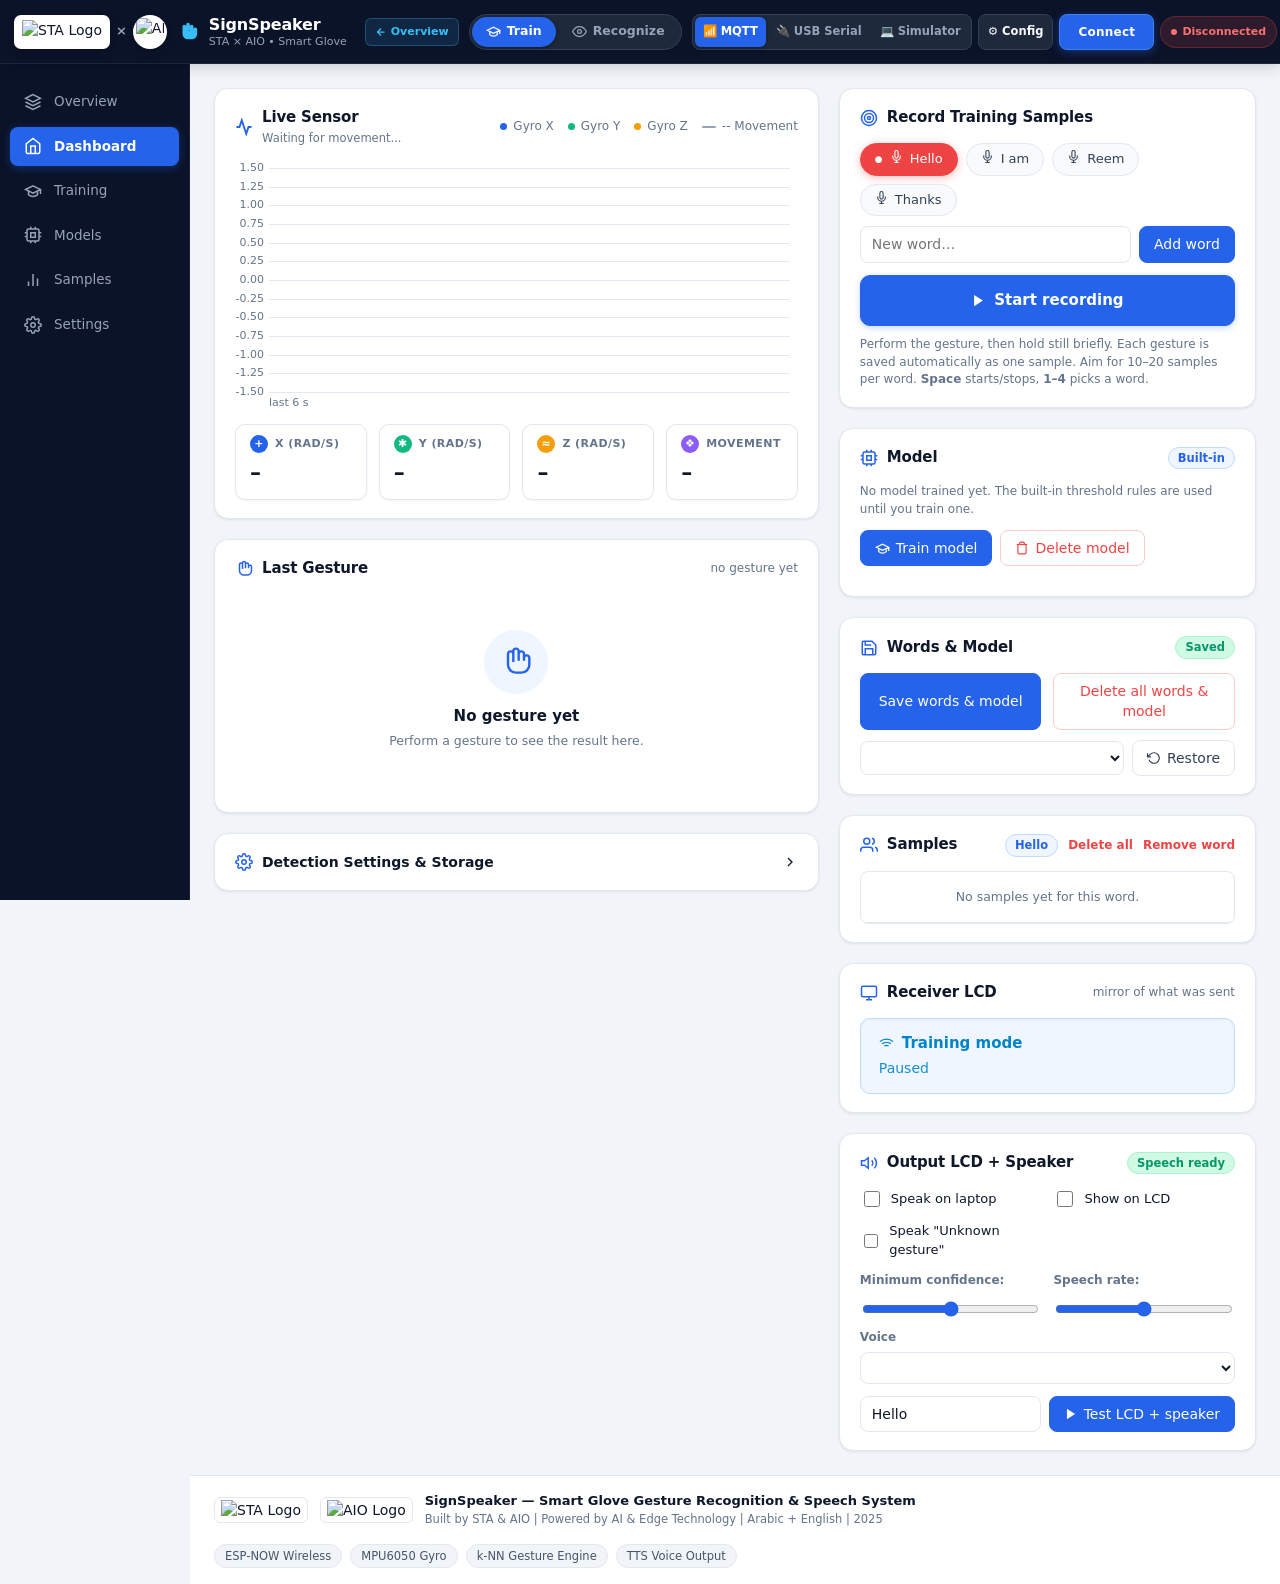
==== dashboard/index.html @ 742b73ed "Initial commit: SignSpeaker smart glove project with landing page, dashboard, firmware, and Node-RED" ====
<!DOCTYPE html>
<html lang="en">
<head>
<meta charset="utf-8">
<meta name="viewport" content="width=device-width, initial-scale=1">
<title>SignSpeaker | Smart Glove Gesture Recognition &amp; Speech System</title>
<link rel="icon" type="image/jpeg" href="/glove/images/STA%20logo.jpg">
<style>
:root {
  color-scheme: light;
  --bg: #f1f5f9;
  --header-bg: #0b1329;
  --sidebar-bg: #0b1329;
  --card: #ffffff;
  --text: #0f172a;
  --muted: #64748b;
  --border: #e2e8f0;
  --border-light: #f1f5f9;
  --accent: #2563eb;
  --accent-hover: #1d4ed8;
  --accent-soft: #eff6ff;
  --ok: #10b981;
  --ok-soft: #d1fae5;
  --warn: #f59e0b;
  --warn-soft: #fef3c7;
  --bad: #ef4444;
  --bad-soft: #fee2e2;
  --x: #2563eb;
  --y: #10b981;
  --z: #f59e0b;
  --mag: #94a3b8;
  --grid: #e2e8f0;
  --lcd-bg: #eff6ff;
  --lcd-border: #bfdbfe;
  --lcd-text: #0284c7;
  --shadow-sm: 0 1px 2px 0 rgba(0, 0, 0, 0.05);
  --shadow: 0 1px 3px 0 rgba(0, 0, 0, 0.07), 0 1px 2px -1px rgba(0, 0, 0, 0.05);
  --shadow-md: 0 4px 6px -1px rgba(0, 0, 0, 0.07), 0 2px 4px -2px rgba(0, 0, 0, 0.05);
}

* { box-sizing: border-box; }
body {
  margin: 0;
  background: var(--bg);
  color: var(--text);
  font: 14px/1.45 system-ui, -apple-system, "Segoe UI", Roboto, Helvetica, Arial, sans-serif;
  overflow-x: clip;
}

button, input, select { font: inherit; color: inherit; }
button {
  border: 1px solid var(--border);
  background: #ffffff;
  color: #334155;
  border-radius: 8px;
  padding: 7px 14px;
  cursor: pointer;
  font-weight: 500;
  transition: all 0.15s ease;
  display: inline-flex;
  align-items: center;
  justify-content: center;
  gap: 6px;
}
button:hover {
  background: #f8fafc;
  border-color: #cbd5e1;
  color: #0f172a;
}
button:disabled { opacity: .5; cursor: default; }
button.primary {
  background: var(--accent);
  border-color: var(--accent);
  color: #ffffff;
}
button.primary:hover {
  background: var(--accent-hover);
  border-color: var(--accent-hover);
  color: #ffffff;
}
button.danger {
  color: var(--bad);
  border-color: #fecaca;
  background: #ffffff;
}
button.danger:hover {
  background: #fef2f2;
  border-color: var(--bad);
}
button.small { padding: 4px 10px; font-size: 12px; }

input[type=text], input[type=number], select {
  border: 1px solid var(--border);
  background: #ffffff;
  border-radius: 8px;
  padding: 7px 11px;
  color: var(--text);
  min-width: 0;
  transition: border-color 0.15s, box-shadow 0.15s;
}
input[type=text]:focus, input[type=number]:focus, select:focus {
  outline: none;
  border-color: var(--accent);
  box-shadow: 0 0 0 3px rgba(37, 99, 235, 0.15);
}

/* =========================================================
   TOP HEADER
   ========================================================= */
.app-header {
  height: 64px;
  min-height: 64px;
  max-height: 64px;
  background: var(--header-bg);
  display: flex;
  align-items: center;
  justify-content: space-between;
  padding: 0 14px;
  position: sticky;
  top: 0;
  z-index: 50;
  border-bottom: 1px solid rgba(255, 255, 255, 0.08);
  box-shadow: 0 4px 12px rgba(0, 0, 0, 0.15);
  white-space: nowrap;
  gap: 10px;
  overflow-x: auto;
  overflow-y: hidden;
  box-sizing: border-box;
}
.app-header::-webkit-scrollbar {
  height: 3px;
}
.app-header::-webkit-scrollbar-thumb {
  background: rgba(255, 255, 255, 0.2);
  border-radius: 3px;
}

.header-left {
  display: flex;
  align-items: center;
  gap: 10px;
  flex-shrink: 0;
}
.partner-logos-container {
  display: flex;
  align-items: center;
  gap: 6px;
  flex-shrink: 0;
}
.sta-brand-badge {
  background: #ffffff;
  border-radius: 7px;
  padding: 2px 8px;
  height: 34px;
  display: flex;
  align-items: center;
  justify-content: center;
  box-shadow: 0 2px 6px rgba(0, 0, 0, 0.25);
  flex-shrink: 0;
  box-sizing: border-box;
}
.sta-brand-badge img {
  height: 24px;
  width: auto;
  display: block;
}
.partner-separator {
  color: #94a3b8;
  font-weight: 600;
  font-size: 13px;
  user-select: none;
  flex-shrink: 0;
}
.aio-brand-badge {
  background: #ffffff;
  border-radius: 50%;
  width: 34px;
  height: 34px;
  display: flex;
  align-items: center;
  justify-content: center;
  box-shadow: 0 2px 6px rgba(0, 0, 0, 0.25);
  padding: 2px;
  overflow: hidden;
  flex-shrink: 0;
  box-sizing: border-box;
}
.aio-brand-badge img {
  width: 28px;
  height: 28px;
  object-fit: contain;
  display: block;
}
.brand-hand {
  display: flex;
  align-items: center;
  justify-content: center;
  flex-shrink: 0;
}
.brand-hand svg {
  width: 22px;
  height: 22px;
}
.brand-text {
  display: flex;
  flex-direction: column;
  gap: 1px;
  flex-shrink: 0;
}
.brand-name {
  font-weight: 700;
  font-size: 16px;
  letter-spacing: -0.01em;
  color: #ffffff;
  line-height: 1.2;
  white-space: nowrap;
}
.brand-sub {
  font-size: 11px;
  color: #94a3b8;
  font-weight: 500;
  line-height: 1.2;
  white-space: nowrap;
  overflow: hidden;
  text-overflow: ellipsis;
  max-width: 180px;
}

/* Mode Switcher */
.header-center {
  display: flex;
  align-items: center;
  justify-content: center;
  flex-shrink: 0;
}
.mode-pills {
  display: inline-flex;
  align-items: center;
  background: #1e293b;
  border: 1px solid #334155;
  border-radius: 999px;
  padding: 2px;
  gap: 2px;
  height: 36px;
  box-sizing: border-box;
  flex-shrink: 0;
}
.mode-pill {
  border-radius: 999px;
  height: 30px;
  padding: 0 14px;
  font-size: 12.5px;
  font-weight: 600;
  border: 0;
  background: transparent;
  color: #94a3b8;
  cursor: pointer;
  transition: all 0.15s ease;
  display: inline-flex;
  align-items: center;
  gap: 6px;
  white-space: nowrap;
  line-height: 1;
  box-sizing: border-box;
  flex-shrink: 0;
}
.mode-pill:hover {
  color: #f8fafc;
  background: rgba(255, 255, 255, 0.08);
}
.mode-pill.on {
  background: var(--accent);
  color: #ffffff;
  box-shadow: 0 1px 4px rgba(0, 0, 0, 0.3);
}

/* Header Right */
.header-right {
  display: flex;
  align-items: center;
  gap: 6px;
  flex-shrink: 0;
}
.header-pill {
  display: inline-flex;
  align-items: center;
  gap: 5px;
  height: 32px;
  padding: 0 10px;
  border-radius: 999px;
  font-size: 11px;
  font-weight: 600;
  white-space: nowrap;
  flex-shrink: 0;
  box-sizing: border-box;
  line-height: 1;
}
.header-pill::before {
  content: "";
  width: 6px;
  height: 6px;
  border-radius: 50%;
  background: currentColor;
  flex-shrink: 0;
}
.header-pill.ok {
  background: rgba(16, 185, 129, 0.15);
  color: #34d399;
  border: 1px solid rgba(16, 185, 129, 0.3);
}
.header-pill.bad {
  background: rgba(239, 68, 68, 0.15);
  color: #f87171;
  border: 1px solid rgba(239, 68, 68, 0.3);
}
.header-pill.warn {
  background: rgba(245, 158, 11, 0.15);
  color: #fbbf24;
  border: 1px solid rgba(245, 158, 11, 0.3);
}
.header-pill.muted {
  background: rgba(148, 163, 184, 0.15);
  color: #94a3b8;
  border: 1px solid rgba(148, 163, 184, 0.3);
}

/* Connection Type Segmented Toggle (MQTT / USB Serial / Simulator) */
.conn-type-pills {
  display: inline-flex;
  align-items: center;
  background: #1e293b;
  border: 1px solid #334155;
  border-radius: 8px;
  padding: 2px;
  gap: 2px;
  height: 36px;
  box-sizing: border-box;
  flex-shrink: 0;
}
.conn-type-btn {
  background: transparent;
  border: 0;
  color: #94a3b8;
  height: 30px;
  padding: 0 8px;
  font-size: 11.5px;
  font-weight: 600;
  border-radius: 6px;
  cursor: pointer;
  display: inline-flex;
  align-items: center;
  justify-content: center;
  gap: 5px;
  white-space: nowrap;
  flex-shrink: 0;
  line-height: 1;
  box-sizing: border-box;
  transition: all 0.15s ease;
}
.conn-type-btn:hover {
  color: #f8fafc;
  background: rgba(255, 255, 255, 0.08);
}
.conn-type-btn.on {
  background: var(--accent);
  color: #ffffff;
  box-shadow: 0 1px 4px rgba(0, 0, 0, 0.3);
}

.header-conn-group {
  display: inline-flex;
  align-items: center;
  gap: 6px;
  flex-shrink: 0;
  height: 36px;
}
.header-conn-group.hidden {
  display: none !important;
}

.header-select {
  background: #1e293b;
  border: 1px solid #334155;
  color: #f8fafc;
  border-radius: 8px;
  height: 36px;
  width: 135px;
  max-width: 135px;
  min-width: 100px;
  padding: 0 8px;
  font-size: 11.5px;
  font-weight: 500;
  white-space: nowrap;
  overflow: hidden;
  text-overflow: ellipsis;
  box-sizing: border-box;
  flex-shrink: 0;
}
.header-select option {
  background: #0f172a;
  color: #f8fafc;
}
.header-icon-btn {
  background: #1e293b;
  border: 1px solid #334155;
  color: #f8fafc;
  height: 36px;
  padding: 0 9px;
  border-radius: 8px;
  font-size: 11.5px;
  font-weight: 600;
  display: inline-flex;
  align-items: center;
  gap: 5px;
  white-space: nowrap;
  box-sizing: border-box;
  flex-shrink: 0;
  cursor: pointer;
  transition: all 0.15s ease;
}
.header-icon-btn:hover {
  background: #334155;
  color: #ffffff;
}
.sim-badge {
  background: rgba(148, 163, 184, 0.12);
  border: 1px solid rgba(148, 163, 184, 0.25);
  color: #94a3b8;
  border-radius: 6px;
  height: 36px;
  padding: 0 9px;
  font-size: 11px;
  font-weight: 600;
  display: inline-flex;
  align-items: center;
  font-family: ui-monospace, SFMono-Regular, Menlo, Monaco, Consolas, monospace;
  white-space: nowrap;
  box-sizing: border-box;
  flex-shrink: 0;
}

.header-connect-btn {
  height: 36px !important;
  min-width: 95px !important;
  max-width: 115px !important;
  padding: 0 12px !important;
  font-size: 12px !important;
  font-weight: 700 !important;
  border-radius: 8px !important;
  letter-spacing: 0.02em;
  white-space: nowrap !important;
  display: inline-flex !important;
  align-items: center !important;
  justify-content: center !important;
  gap: 5px !important;
  cursor: pointer;
  box-sizing: border-box !important;
  flex-shrink: 0 !important;
  line-height: 1 !important;
  transition: all 0.15s ease;
}
.header-connect-btn.is-disconnected,
.header-connect-btn:not(.is-connected) {
  background: #2563eb !important;
  color: #ffffff !important;
  border: 1px solid #3b82f6 !important;
  box-shadow: 0 2px 8px rgba(37, 99, 235, 0.4);
}
.header-connect-btn.is-disconnected:hover,
.header-connect-btn:not(.is-connected):hover {
  background: #1d4ed8 !important;
  border-color: #2563eb !important;
  color: #ffffff !important;
}
.header-connect-btn.is-connected {
  background: #dc2626 !important;
  color: #ffffff !important;
  border: 1px solid #ef4444 !important;
  box-shadow: 0 2px 8px rgba(220, 38, 38, 0.45);
}
.header-connect-btn.is-connected:hover {
  background: #b91c1c !important;
  border-color: #dc2626 !important;
  color: #ffffff !important;
}

@media (max-width: 1366px) {
  .brand-sub {
    max-width: 180px;
  }
}
@media (max-width: 1200px) {
  .brand-sub {
    display: none;
  }
}
@media (max-width: 1024px) {
  .partner-separator, .aio-brand-badge {
    display: none;
  }
}

/* =========================================================
   APP BODY & SIDEBAR
   ========================================================= */
.app-layout {
  display: flex;
  min-height: calc(100vh - 64px);
  align-items: flex-start;
}
.sidebar {
  width: 190px;
  background: var(--sidebar-bg);
  border-right: 1px solid rgba(255, 255, 255, 0.06);
  padding: 18px 10px;
  flex-shrink: 0;
  position: sticky;
  top: 64px;
  height: calc(100vh - 64px);
  overflow-y: auto;
  align-self: flex-start;
  z-index: 40;
}
.sidebar-nav {
  display: flex;
  flex-direction: column;
  gap: 5px;
}
.nav-item {
  display: flex;
  align-items: center;
  gap: 12px;
  padding: 10px 14px;
  border-radius: 8px;
  color: #94a3b8;
  text-decoration: none;
  font-size: 13.5px;
  font-weight: 500;
  transition: all 0.15s ease;
}
.nav-item:hover {
  background: rgba(255, 255, 255, 0.05);
  color: #f8fafc;
}
.nav-item.active {
  background: var(--accent);
  color: #ffffff;
  font-weight: 600;
  box-shadow: 0 2px 8px rgba(37, 99, 235, 0.35);
}
.nav-icon {
  width: 18px;
  height: 18px;
  flex-shrink: 0;
}

.content-area {
  flex: 1;
  background: var(--bg);
  min-width: 0;
  display: flex;
  flex-direction: column;
}

/* =========================================================
   MAIN GRID & CARDS
   ========================================================= */
main {
  display: grid;
  grid-template-columns: minmax(0, 1.45fr) minmax(0, 1fr);
  gap: 20px;
  padding: 24px;
  max-width: 1680px;
  width: 100%;
  margin: 0 auto;
}
@media (max-width: 1100px) {
  main {
    grid-template-columns: minmax(0, 1fr);
    padding: 16px;
  }
}
.col {
  display: flex;
  flex-direction: column;
  gap: 20px;
  min-width: 0;
}

.card {
  background: var(--card);
  border: 1px solid var(--border);
  border-radius: 14px;
  padding: 18px 20px;
  box-shadow: var(--shadow);
  min-width: 0;
  position: relative;
}

.card-header {
  display: flex;
  align-items: center;
  justify-content: space-between;
  margin-bottom: 14px;
  gap: 12px;
}
.card-title-group {
  display: flex;
  align-items: center;
  gap: 9px;
}
.card-icon {
  width: 18px;
  height: 18px;
  flex-shrink: 0;
}
.card-icon.blue { color: var(--accent); }
.card-title {
  margin: 0;
  font-size: 15px;
  font-weight: 700;
  color: var(--text);
  letter-spacing: -0.01em;
}
.card-subtitle {
  font-size: 11.5px;
  color: var(--muted);
  font-weight: 400;
  margin-top: 1px;
}
.card-meta {
  font-size: 12px;
  color: var(--muted);
}

.pill-badge {
  display: inline-flex;
  align-items: center;
  gap: 5px;
  padding: 2px 9px;
  border-radius: 999px;
  font-size: 11.5px;
  font-weight: 600;
}
.pill-badge.blue-pill {
  background: var(--accent-soft);
  color: var(--accent);
  border: 1px solid #bfdbfe;
}
.pill-badge.green-pill {
  background: var(--ok-soft);
  color: #059669;
  border: 1px solid #a7f3d0;
}

/* Legend */
.legend {
  display: flex;
  gap: 14px;
  font-size: 12px;
  color: var(--muted);
  flex-wrap: wrap;
}
.legend span {
  display: inline-flex;
  align-items: center;
  gap: 6px;
}
.legend i {
  display: inline-block;
  width: 7px;
  height: 7px;
  border-radius: 50%;
}
.legend i.dashed {
  width: 14px;
  height: 2px;
  border-radius: 1px;
}

canvas { width: 100%; display: block; border-radius: 8px; }
#live { height: 250px; background: #ffffff; }
#gestureChart { height: 180px; background: #ffffff; }

/* 4 Metric Values */
.values {
  display: grid;
  grid-template-columns: repeat(4, minmax(0, 1fr));
  gap: 12px;
  margin-top: 14px;
}
@media (max-width: 600px) {
  .values { grid-template-columns: repeat(2, 1fr); }
}
.value {
  background: #ffffff;
  border: 1px solid var(--border);
  border-radius: 10px;
  padding: 10px 14px;
  box-shadow: var(--shadow-sm);
}
.val-header {
  display: flex;
  align-items: center;
  gap: 7px;
  font-size: 11px;
  font-weight: 700;
  color: var(--muted);
  text-transform: uppercase;
  letter-spacing: 0.04em;
  margin-bottom: 4px;
}
.val-badge {
  width: 18px;
  height: 18px;
  border-radius: 50%;
  display: inline-flex;
  align-items: center;
  justify-content: center;
  font-size: 11px;
  font-weight: 800;
  color: #ffffff;
}
.val-badge.val-x { background: var(--x); }
.val-badge.val-y { background: var(--y); }
.val-badge.val-z { background: var(--z); }
.val-badge.val-m { background: #8b5cf6; }
.value b {
  display: block;
  font-size: 22px;
  font-weight: 750;
  color: var(--text);
  font-variant-numeric: tabular-nums;
}

/* Empty State */
.gesture-empty-state {
  display: flex;
  flex-direction: column;
  align-items: center;
  justify-content: center;
  padding: 36px 16px;
  text-align: center;
}
.empty-icon-circle {
  width: 64px;
  height: 64px;
  border-radius: 50%;
  background: #eff6ff;
  color: var(--accent);
  display: flex;
  align-items: center;
  justify-content: center;
  margin-bottom: 12px;
}
.empty-title {
  font-size: 15px;
  font-weight: 700;
  color: var(--text);
  margin-bottom: 4px;
}
.empty-sub {
  font-size: 12.5px;
  color: var(--muted);
}

/* Chips */
.chips { display: flex; flex-wrap: wrap; gap: 8px; margin-bottom: 10px; }
.chip {
  display: inline-flex;
  align-items: center;
  gap: 7px;
  border: 1px solid var(--border);
  border-radius: 999px;
  padding: 6px 14px;
  cursor: pointer;
  background: #f8fafc;
  color: #334155;
  font-size: 13px;
  font-weight: 500;
  transition: all 0.15s ease;
}
.chip:hover {
  background: #f1f5f9;
  border-color: #cbd5e1;
}
.chip.on {
  background: var(--bad);
  border-color: var(--bad);
  color: #ffffff;
  box-shadow: 0 2px 8px rgba(239, 68, 68, 0.35);
}
.chip .chip-dot { font-size: 9px; line-height: 1; }
.chip .count {
  background: rgba(0, 0, 0, 0.08);
  border-radius: 999px;
  padding: 1px 7px;
  font-size: 11px;
  font-weight: 700;
}
.chip.on .count {
  background: rgba(255, 255, 255, 0.25);
  color: #ffffff;
}

/* Big Record Button */
.record {
  width: 100%;
  padding: 14px;
  font-size: 15px;
  font-weight: 650;
  border-radius: 10px;
  margin-top: 12px;
  background: var(--accent);
  color: #ffffff;
  border: 1px solid var(--accent);
  display: flex;
  align-items: center;
  justify-content: center;
  gap: 8px;
  cursor: pointer;
  box-shadow: 0 2px 6px rgba(37, 99, 235, 0.25);
}
.record:hover {
  background: var(--accent-hover);
}
.record.rec {
  background: var(--bad);
  border-color: var(--bad);
  color: #fff;
  animation: pulse 1.4s infinite;
}
@keyframes pulse { 50% { box-shadow: 0 0 0 6px rgba(239, 68, 68, 0.25); } }
.hint { font-size: 12px; color: var(--muted); margin-top: 10px; line-height: 1.45; }

/* LCD Modern */
.lcd-modern {
  background: var(--lcd-bg);
  border: 1px solid var(--lcd-border);
  border-radius: 10px;
  padding: 14px 18px;
  color: var(--lcd-text);
  box-shadow: inset 0 1px 2px rgba(2, 132, 199, 0.06);
}
.lcd-line {
  font-size: 15px;
  font-weight: 650;
  display: flex;
  align-items: center;
  gap: 8px;
}
.lcd-line + .lcd-line {
  margin-top: 4px;
  font-size: 14px;
  font-weight: 500;
  opacity: 0.9;
}

/* Output controls */
.grid2 { display: grid; grid-template-columns: repeat(2, minmax(0, 1fr)); gap: 12px; }
.grid3 { display: grid; grid-template-columns: repeat(3, minmax(0, 1fr)); gap: 10px; }
@media (max-width: 600px) { .grid2, .grid3 { grid-template-columns: 1fr; } }
.row { display: flex; align-items: center; gap: 8px; flex-wrap: wrap; }
.muted { color: var(--muted); }
.small-text { font-size: 12px; }
.mono { font-family: ui-monospace, "Cascadia Mono", Consolas, monospace; }

label.field {
  display: flex;
  flex-direction: column;
  gap: 5px;
  font-size: 12px;
  color: var(--muted);
  font-weight: 600;
}
label.field input, label.field select {
  font-weight: normal;
  color: var(--text);
}
label.check {
  display: inline-flex;
  align-items: center;
  gap: 8px;
  cursor: pointer;
  user-select: none;
  font-size: 13px;
  color: var(--text);
  font-weight: 500;
}
label.check input[type=checkbox] {
  width: 16px;
  height: 16px;
  accent-color: var(--accent);
  cursor: pointer;
}

/* Range input */
input[type=range] {
  accent-color: var(--accent);
  cursor: pointer;
}

/* Samples table */
.samples {
  max-height: 220px;
  overflow: auto;
  margin-top: 10px;
  border: 1px solid var(--border);
  border-radius: 8px;
}
table { border-collapse: collapse; width: 100%; font-size: 12.5px; }
th, td { padding: 6px 10px; text-align: left; border-bottom: 1px solid var(--border); }
th { color: var(--muted); font-weight: 600; background: #f8fafc; }
tr:hover td { background: #f8fafc; }
.link-danger {
  color: var(--bad);
  background: transparent;
  border: 0;
  padding: 0;
  cursor: pointer;
  font-size: 12px;
  font-weight: 600;
}
.link-danger:hover { text-decoration: underline; }

/* Recognize Mode Big Word */
.big-word {
  font-size: clamp(28px, 6vw, 56px);
  word-break: break-word;
  font-weight: 800;
  letter-spacing: -0.02em;
  line-height: 1.1;
  text-align: center;
  padding: 24px 0 8px;
  min-height: 90px;
  color: var(--accent);
}
.big-word.unknown { color: var(--muted); }
.bar { height: 8px; background: #e2e8f0; border-radius: 999px; overflow: hidden; margin-top: 8px; }
.bar > div { height: 100%; background: var(--accent); width: 0; transition: width .3s; }
.history { list-style: none; padding: 0; margin: 12px 0 0; max-height: 200px; overflow: auto; }
.history li { display: flex; gap: 10px; padding: 6px 0; border-bottom: 1px solid var(--border); font-size: 13px; }
.history li .t { color: var(--muted); font-variant-numeric: tabular-nums; }
.history li .w { font-weight: 600; flex: 1; }

/* Accordion details */
details.settings-accordion {
  border-radius: 8px;
}
summary.accordion-summary {
  display: flex;
  align-items: center;
  justify-content: space-between;
  cursor: pointer;
  list-style: none;
  font-weight: 600;
  font-size: 14px;
}
summary.accordion-summary::-webkit-details-marker { display: none; }
.accordion-left { display: flex; align-items: center; gap: 9px; }
.chevron-icon { width: 16px; height: 16px; transition: transform 0.2s; }
details[open] .chevron-icon { transform: rotate(90deg); }

/* =========================================================
   FOOTER
   ========================================================= */
.app-footer {
  border-top: 1px solid var(--border);
  background: #ffffff;
  padding: 16px 24px;
  margin-top: auto;
}
.footer-container {
  max-width: 1680px;
  margin: 0 auto;
  display: flex;
  align-items: center;
  justify-content: space-between;
  flex-wrap: wrap;
  gap: 16px;
}
.footer-brand {
  display: flex;
  align-items: center;
  gap: 12px;
}
.footer-logo-badge {
  background: #ffffff;
  border-radius: 6px;
  padding: 2px 6px;
  border: 1px solid #e2e8f0;
}
.footer-logo-badge img {
  height: 20px;
  display: block;
}
.footer-title {
  font-size: 13px;
  font-weight: 700;
  color: var(--text);
}
.footer-desc {
  font-size: 11.5px;
  color: var(--muted);
}
.footer-meta {
  display: flex;
  align-items: center;
  gap: 8px;
  flex-wrap: wrap;
}
.footer-pill {
  font-size: 11.5px;
  color: #475569;
  background: #f1f5f9;
  border: 1px solid var(--border);
  border-radius: 999px;
  padding: 3px 10px;
  font-weight: 500;
}

/* =========================================================
   MODALS & TOASTS
   ========================================================= */
.hidden { display: none !important; }
.modal-backdrop {
  position: fixed;
  inset: 0;
  background: rgba(15, 23, 42, 0.65);
  backdrop-filter: blur(4px);
  z-index: 100;
  display: flex;
  align-items: center;
  justify-content: center;
  padding: 16px;
}
.modal-card {
  background: #ffffff;
  border-radius: 14px;
  width: 100%;
  max-width: 520px;
  box-shadow: 0 20px 25px -5px rgba(0, 0, 0, 0.1), 0 8px 10px -6px rgba(0, 0, 0, 0.1);
  display: flex;
  flex-direction: column;
  overflow: hidden;
  animation: modalIn 0.2s ease;
}
@keyframes modalIn {
  from { opacity: 0; transform: scale(0.95); }
  to { opacity: 1; transform: scale(1); }
}
.modal-header {
  padding: 14px 18px;
  border-bottom: 1px solid var(--border);
  display: flex;
  align-items: center;
  justify-content: space-between;
}
.modal-header h3 {
  margin: 0;
  font-size: 15px;
  color: var(--text);
  display: flex;
  align-items: center;
  gap: 8px;
}
.modal-body {
  padding: 18px;
  display: flex;
  flex-direction: column;
  gap: 12px;
}
.modal-footer {
  padding: 12px 18px;
  border-top: 1px solid var(--border);
  background: #f8fafc;
  display: flex;
  align-items: center;
  justify-content: flex-end;
  gap: 10px;
}
.esp-snippet-box {
  background: #f8fafc;
  border: 1px solid var(--border);
  border-radius: 8px;
  padding: 10px 12px;
  margin-top: 6px;
}
.esp-snippet-box pre {
  margin: 0;
  color: var(--accent);
  overflow-x: auto;
}

/* Delete Words Modal List */
.delete-words-list {
  max-height: 240px;
  overflow-y: auto;
  border: 1px solid var(--border);
  border-radius: 8px;
  background: #f8fafc;
  padding: 6px;
  display: flex;
  flex-direction: column;
  gap: 4px;
}
.delete-word-item {
  display: flex;
  align-items: center;
  justify-content: space-between;
  padding: 8px 10px;
  border-radius: 6px;
  cursor: pointer;
  background: #ffffff;
  border: 1px solid transparent;
  transition: all 0.15s ease;
}
.delete-word-item:hover {
  background: #f1f5f9;
}
.delete-word-item.selected {
  border-color: #fca5a5;
  background: #fef2f2;
}
.delete-word-left {
  display: flex;
  align-items: center;
  gap: 10px;
}
.delete-word-item input[type=checkbox] {
  width: 16px;
  height: 16px;
  cursor: pointer;
  accent-color: var(--bad);
}
.delete-word-name {
  font-weight: 600;
  color: var(--text);
  display: flex;
  align-items: center;
  gap: 6px;
}
.delete-word-meta {
  font-size: 11.5px;
  color: var(--muted);
}

#toasts {
  position: fixed;
  bottom: 24px;
  right: 24px;
  display: flex;
  flex-direction: column;
  gap: 8px;
  z-index: 1000;
}
.toast {
  background: #0f172a;
  color: #fff;
  padding: 10px 16px;
  border-radius: 8px;
  font-size: 13px;
  font-weight: 500;
  box-shadow: 0 10px 15px -3px rgba(0, 0, 0, 0.1);
  display: flex;
  align-items: center;
  gap: 8px;
  animation: slideIn 0.2s ease;
}
.toast.ok { border-left: 4px solid var(--ok); }
.toast.bad { border-left: 4px solid var(--bad); }
@keyframes slideIn { from { transform: translateY(10px); opacity: 0; } }

/* Inline confirmation */
button.confirming {
  background: var(--bad) !important;
  color: #ffffff !important;
  border-color: var(--bad) !important;
}

</style>
</head>
<body>

<!-- TOP HEADER -->
<header class="app-header">
  <div class="header-left">
    <div class="partner-logos-container">
      <div class="sta-brand-badge" title="Elsewedy Technical Academy (STA)">
        <img src="/glove/images/STA%20logo.jpg" alt="STA Logo">
      </div>
      <span class="partner-separator">×</span>
      <div class="aio-brand-badge" title="Arab International Optronics (AIO)">
        <img src="/glove/images/AIO.png" alt="AIO Logo">
      </div>
    </div>
    <div class="brand-hand">
      <svg width="24" height="24" viewBox="0 0 24 24" fill="#38bdf8"><path d="M18 11V6a2 2 0 0 0-2-2 2 2 0 0 0-2 2v5M14 10V4a2 2 0 0 0-2-2 2 2 0 0 0-2 2v8M10 10.5V6a2 2 0 0 0-2-2 2 2 0 0 0-2 2v8a6 6 0 0 0 6 6h4a6 6 0 0 0 6-6v-5a2 2 0 0 0-2-2 2 2 0 0 0-2 2v2"></path></svg>
    </div>
    <div class="brand-text">
      <div class="brand-name">SignSpeaker</div>
      <div class="brand-sub" title="STA × AIO • Smart Glove Gesture Recognition &amp; Speech System">STA × AIO • Smart Glove</div>
    </div>
    <a href="/glove/landing" title="Back to Project Overview &amp; Partner Information" style="margin-left: 8px; text-decoration: none; color: #38bdf8; background: rgba(56, 189, 248, 0.12); border: 1px solid rgba(56, 189, 248, 0.28); border-radius: 6px; padding: 5px 9px; font-size: 11px; font-weight: 600; display: inline-flex; align-items: center; gap: 4px; white-space: nowrap; height: 28px;">
      <svg width="12" height="12" viewBox="0 0 24 24" fill="none" stroke="currentColor" stroke-width="2.5"><path d="M19 12H5M12 19l-7-7 7-7"/></svg>
      <span>Overview</span>
    </a>
  </div>

  <div class="header-center">
    <div class="mode-pills" id="modeSeg">
      <button data-mode="train" class="mode-pill on">
        <svg width="15" height="15" viewBox="0 0 24 24" fill="none" stroke="currentColor" stroke-width="2"><path d="M22 10v6M2 10l10-5 10 5-10 5z"></path><path d="M6 12v5c3 3 9 3 12 0v-5"></path></svg>
        Train
      </button>
      <button data-mode="recognize" class="mode-pill">
        <svg width="15" height="15" viewBox="0 0 24 24" fill="none" stroke="currentColor" stroke-width="2"><path d="M1 12s4-8 11-8 11 8 11 8-4 8-11 8-11-8-11-8z"></path><circle cx="12" cy="12" r="3"></circle></svg>
        Recognize
      </button>
    </div>
  </div>

  <div class="header-right">
    <!-- Connection Method Selector (MQTT / USB / Simulator) -->
    <div class="conn-type-pills" id="connTypeSeg">
      <button data-type="mqtt" class="conn-type-btn on" id="btnTypeMqtt" title="Wireless MQTT over Wi-Fi (Eclipse Mosquitto)">📶 MQTT</button>
      <button data-type="serial" class="conn-type-btn" id="btnTypeSerial" title="USB Serial COM Port">🔌 USB Serial</button>
      <button data-type="sim" class="conn-type-btn" id="btnTypeSim" title="Synthetic Simulator">💻 Simulator</button>
    </div>

    <!-- Active Mode Options -->
    <div id="mqttOptGroup" class="header-conn-group">
      <button id="mqttConfigBtn" class="header-icon-btn" title="Configure MQTT Broker &amp; Topics">⚙️ Config</button>
    </div>
    <div id="serialOptGroup" class="header-conn-group hidden">
      <select id="portSelect" aria-label="Serial port" class="header-select"></select>
    </div>
    <div id="simOptGroup" class="header-conn-group hidden">
      <span class="sim-badge" title="Virtual sensor data generator">Virtual Mode</span>
    </div>

    <!-- Explicit Connect / Disconnect Action Button & Live Status -->
    <button id="mainConnBtn" class="header-connect-btn">Connect</button>
    <span class="header-pill bad" id="mainConnPill">Disconnected</span>

    <!-- Dashboard Status Pill -->
    <span class="header-pill ok" id="wsPill">Connected</span>
  </div>
</header>

<!-- APP BODY WITH SIDEBAR -->
<div class="app-layout">
  <!-- LEFT SIDEBAR -->
  <aside class="sidebar">
    <nav class="sidebar-nav">
      <a href="/glove/landing" class="nav-item" title="Project Overview &amp; Partner Information">
        <svg class="nav-icon" viewBox="0 0 24 24" fill="none" stroke="currentColor" stroke-width="2"><path d="M12 2L2 7l10 5 10-5-10-5zM2 17l10 5 10-5M2 12l10 5 10-5"/></svg>
        <span>Overview</span>
      </a>
      <a href="#dashboard" class="nav-item active" data-nav="dashboard">
        <svg class="nav-icon" viewBox="0 0 24 24" fill="none" stroke="currentColor" stroke-width="2"><path d="M3 9l9-7 9 7v11a2 2 0 0 1-2 2H5a2 2 0 0 1-2-2z"></path><polyline points="9 22 9 12 15 12 15 22"></polyline></svg>
        <span>Dashboard</span>
      </a>
      <a href="#trainPanel" class="nav-item" data-nav="training">
        <svg class="nav-icon" viewBox="0 0 24 24" fill="none" stroke="currentColor" stroke-width="2"><path d="M22 10v6M2 10l10-5 10 5-10 5z"></path><path d="M6 12v5c3 3 9 3 12 0v-5"></path></svg>
        <span>Training</span>
      </a>
      <a href="#modelPanel" class="nav-item" data-nav="models">
        <svg class="nav-icon" viewBox="0 0 24 24" fill="none" stroke="currentColor" stroke-width="2"><rect x="4" y="4" width="16" height="16" rx="2" ry="2"></rect><rect x="9" y="9" width="6" height="6"></rect><line x1="9" y1="1" x2="9" y2="4"></line><line x1="15" y1="1" x2="15" y2="4"></line><line x1="9" y1="20" x2="9" y2="23"></line><line x1="15" y1="20" x2="15" y2="23"></line><line x1="20" y1="9" x2="23" y2="9"></line><line x1="20" y1="14" x2="23" y2="14"></line><line x1="1" y1="9" x2="4" y2="9"></line><line x1="1" y1="14" x2="4" y2="14"></line></svg>
        <span>Models</span>
      </a>
      <a href="#samplesPanel" class="nav-item" data-nav="samples">
        <svg class="nav-icon" viewBox="0 0 24 24" fill="none" stroke="currentColor" stroke-width="2"><path d="M18 20V10M12 20V4M6 20v-6"></path></svg>
        <span>Samples</span>
      </a>
      <a href="#settingsDetails" class="nav-item" data-nav="settings">
        <svg class="nav-icon" viewBox="0 0 24 24" fill="none" stroke="currentColor" stroke-width="2"><circle cx="12" cy="12" r="3"></circle><path d="M19.4 15a1.65 1.65 0 0 0 .33 1.82l.06.06a2 2 0 0 1 0 2.83 2 2 0 0 1-2.83 0l-.06-.06a1.65 1.65 0 0 0-1.82-.33 1.65 1.65 0 0 0-1 1.51V21a2 2 0 0 1-2 2 2 2 0 0 1-2-2v-.09A1.65 1.65 0 0 0 9 19.4a1.65 1.65 0 0 0-1.82.33l-.06.06a2 2 0 0 1-2.83 0 2 2 0 0 1 0-2.83l.06-.06a1.65 1.65 0 0 0 .33-1.82 1.65 1.65 0 0 0-1.51-1H3a2 2 0 0 1-2-2 2 2 0 0 1 2-2h.09A1.65 1.65 0 0 0 4.6 9a1.65 1.65 0 0 0-.33-1.82l-.06-.06a2 2 0 0 1 0-2.83 2 2 0 0 1 2.83 0l.06.06a1.65 1.65 0 0 0 1.82.33H9a1.65 1.65 0 0 0 1-1.51V3a2 2 0 0 1 2-2 2 2 0 0 1 2 2v.09a1.65 1.65 0 0 0 1 1.51 1.65 1.65 0 0 0 1.82-.33l.06-.06a2 2 0 0 1 2.83 0 2 2 0 0 1 0 2.83l-.06.06a1.65 1.65 0 0 0-.33 1.82V9a1.65 1.65 0 0 0 1.51 1H21a2 2 0 0 1 2 2 2 2 0 0 1-2 2h-.09a1.65 1.65 0 0 0-1.51 1z"></path></svg>
        <span>Settings</span>
      </a>
    </nav>
  </aside>

  <!-- CONTENT AREA -->
  <div class="content-area">
    <main id="dashboard">
      <!-- LEFT COLUMN -->
      <div class="col">
        <!-- Live Sensor Card -->
        <section class="card">
          <div class="card-header">
            <div class="card-title-group">
              <svg class="card-icon blue" viewBox="0 0 24 24" fill="none" stroke="currentColor" stroke-width="2.5"><polyline points="22 12 18 12 15 21 9 3 6 12 2 12"></polyline></svg>
              <div>
                <h2 class="card-title">Live Sensor</h2>
                <div class="card-subtitle" id="phaseBadge">Waiting for movement...</div>
              </div>
            </div>
            <div class="legend">
              <span><i style="background:var(--x)"></i>Gyro X</span>
              <span><i style="background:var(--y)"></i>Gyro Y</span>
              <span><i style="background:var(--z)"></i>Gyro Z</span>
              <span><i style="background:var(--mag)" class="dashed"></i>-- Movement</span>
            </div>
          </div>

          <canvas id="live"></canvas>

          <div class="values">
            <div class="value">
              <div class="val-header"><span class="val-badge val-x">+</span><span>X (RAD/S)</span></div>
              <b id="vx">–</b>
            </div>
            <div class="value">
              <div class="val-header"><span class="val-badge val-y">✱</span><span>Y (RAD/S)</span></div>
              <b id="vy">–</b>
            </div>
            <div class="value">
              <div class="val-header"><span class="val-badge val-z">≈</span><span>Z (RAD/S)</span></div>
              <b id="vz">–</b>
            </div>
            <div class="value">
              <div class="val-header"><span class="val-badge val-m">❖</span><span>MOVEMENT</span></div>
              <b id="vm">–</b>
            </div>
          </div>
        </section>

        <!-- Last Gesture Card -->
        <section class="card" id="gestureCard">
          <div class="card-header">
            <div class="card-title-group">
              <svg class="card-icon blue" viewBox="0 0 24 24" fill="none" stroke="currentColor" stroke-width="2"><path d="M18 11V6a2 2 0 0 0-2-2 2 2 0 0 0-2 2v5M14 10V4a2 2 0 0 0-2-2 2 2 0 0 0-2 2v8M10 10.5V6a2 2 0 0 0-2-2 2 2 0 0 0-2 2v8a6 6 0 0 0 6 6h4a6 6 0 0 0 6-6v-5a2 2 0 0 0-2-2 2 2 0 0 0-2 2v2"></path></svg>
              <h2 class="card-title" id="gestureTitle">Last Gesture</h2>
            </div>
            <span class="card-meta" id="gestureMeta">no gesture yet</span>
          </div>

          <div id="gestureEmptyState" class="gesture-empty-state">
            <div class="empty-icon-circle">
              <svg width="32" height="32" viewBox="0 0 24 24" fill="none" stroke="currentColor" stroke-width="1.8"><path d="M18 11V6a2 2 0 0 0-2-2 2 2 0 0 0-2 2v5M14 10V4a2 2 0 0 0-2-2 2 2 0 0 0-2 2v8M10 10.5V6a2 2 0 0 0-2-2 2 2 0 0 0-2 2v8a6 6 0 0 0 6 6h4a6 6 0 0 0 6-6v-5a2 2 0 0 0-2-2 2 2 0 0 0-2 2v2"></path></svg>
            </div>
            <div class="empty-title">No gesture yet</div>
            <div class="empty-sub">Perform a gesture to see the result here.</div>
          </div>

          <canvas id="gestureChart" class="hidden"></canvas>
          <div class="row small-text" style="margin-top:8px" id="gestureInfo"></div>
        </section>

        <!-- Detection Settings Card -->
        <section class="card">
          <details id="settingsDetails" class="settings-accordion">
            <summary class="accordion-summary">
              <div class="accordion-left">
                <svg class="card-icon blue" viewBox="0 0 24 24" fill="none" stroke="currentColor" stroke-width="2"><circle cx="12" cy="12" r="3"></circle><path d="M19.4 15a1.65 1.65 0 0 0 .33 1.82l.06.06a2 2 0 0 1 0 2.83 2 2 0 0 1-2.83 0l-.06-.06a1.65 1.65 0 0 0-1.82-.33 1.65 1.65 0 0 0-1 1.51V21a2 2 0 0 1-2 2 2 2 0 0 1-2-2v-.09A1.65 1.65 0 0 0 9 19.4a1.65 1.65 0 0 0-1.82.33l-.06.06a2 2 0 0 1-2.83 0 2 2 0 0 1 0-2.83l.06-.06a1.65 1.65 0 0 0 .33-1.82 1.65 1.65 0 0 0-1.51-1H3a2 2 0 0 1-2-2 2 2 0 0 1 2-2h.09A1.65 1.65 0 0 0 4.6 9a1.65 1.65 0 0 0-.33-1.82l-.06-.06a2 2 0 0 1 0-2.83 2 2 0 0 1 2.83 0l.06.06a1.65 1.65 0 0 0 1.82.33H9a1.65 1.65 0 0 0 1-1.51V3a2 2 0 0 1 2-2 2 2 0 0 1 2 2v.09a1.65 1.65 0 0 0 1 1.51 1.65 1.65 0 0 0 1.82-.33l.06-.06a2 2 0 0 1 2.83 0 2 2 0 0 1 0 2.83l-.06.06a1.65 1.65 0 0 0-.33 1.82V9a1.65 1.65 0 0 0 1.51 1H21a2 2 0 0 1 2 2 2 2 0 0 1-2 2h-.09a1.65 1.65 0 0 0-1.51 1z"></path></svg>
                <span>Detection Settings &amp; Storage</span>
              </div>
              <svg class="chevron-icon" viewBox="0 0 24 24" fill="none" stroke="currentColor" stroke-width="2"><polyline points="9 18 15 12 9 6"></polyline></svg>
            </summary>
            <div style="padding-top:16px">
              <div class="grid3" id="settingsForm">
                <label class="field">Start threshold (rad/s)<input type="number" step="0.01" name="start"></label>
                <label class="field">End threshold (rad/s)<input type="number" step="0.01" name="end"></label>
                <label class="field">Quiet time (ms)<input type="number" step="10" name="quiet"></label>
                <label class="field">Min gesture (ms)<input type="number" step="10" name="minTime"></label>
                <label class="field">Max gesture (ms)<input type="number" step="50" name="maxTime"></label>
                <label class="field">Cooldown (ms)<input type="number" step="50" name="cooldown"></label>
              </div>
              <div class="small-text muted mono" id="biasInfo" style="margin-top:10px"></div>
              <div class="row" style="margin-top:12px">
                <button class="primary" id="saveSettings">Save settings</button>
                <button id="resetSettings">Reset to defaults</button>
              </div>
              <hr style="border:0;border-top:1px solid var(--border);margin:16px 0">
              <label class="check"><input type="checkbox" id="logToggle"> Continuously store all sensor readings (CSV)</label>
              <div class="small-text muted mono" id="logInfo" style="margin-top:6px"></div>
              <div class="row small-text" style="margin-top:10px">
                Download:
                <a href="/glove/data/dataset.csv">dataset.csv</a>
                <a href="/glove/data/dataset.json">dataset.json</a>
                <a href="/glove/data/model.json">model.json</a>
              </div>
            </div>
          </details>
        </section>
      </div>

      <!-- RIGHT COLUMN -->
      <div class="col">
        <!-- TRAIN PANEL -->
        <section class="card" id="trainPanel">
          <div class="card-header">
            <div class="card-title-group">
              <svg class="card-icon blue" viewBox="0 0 24 24" fill="none" stroke="currentColor" stroke-width="2"><circle cx="12" cy="12" r="10"></circle><circle cx="12" cy="12" r="6"></circle><circle cx="12" cy="12" r="2"></circle></svg>
              <h2 class="card-title">Record Training Samples</h2>
            </div>
            <span class="card-meta" id="sessionInfo"></span>
          </div>
          <div class="chips" id="labelChips"></div>
          <div class="row" style="margin-top:10px">
            <input type="text" id="newLabel" placeholder="New word…" maxlength="48" style="flex:1">
            <button id="addLabel" class="primary">Add word</button>
          </div>
          <button class="record" id="recordBtn">
            <svg width="15" height="15" viewBox="0 0 24 24" fill="currentColor"><polygon points="5 3 19 12 5 21 5 3"></polygon></svg>
            Start recording
          </button>
          <div class="hint">Perform the gesture, then hold still briefly. Each gesture is saved automatically as one sample. Aim for 10–20 samples per word. <b>Space</b> starts/stops, <b>1–4</b> picks a word.</div>
        </section>

        <!-- MODEL PANEL -->
        <section class="card" id="modelPanel">
          <div class="card-header">
            <div class="card-title-group">
              <svg class="card-icon blue" viewBox="0 0 24 24" fill="none" stroke="currentColor" stroke-width="2"><rect x="4" y="4" width="16" height="16" rx="2" ry="2"></rect><rect x="9" y="9" width="6" height="6"></rect><line x1="9" y1="1" x2="9" y2="4"></line><line x1="15" y1="1" x2="15" y2="4"></line><line x1="9" y1="20" x2="9" y2="23"></line><line x1="15" y1="20" x2="15" y2="23"></line><line x1="20" y1="9" x2="23" y2="9"></line><line x1="20" y1="14" x2="23" y2="14"></line><line x1="1" y1="9" x2="4" y2="9"></line><line x1="1" y1="14" x2="4" y2="14"></line></svg>
              <h2 class="card-title">Model</h2>
            </div>
            <span class="pill-badge blue-pill" id="modelBadge">Built-in</span>
          </div>
          <div id="modelSummary" class="muted small-text">No model trained yet. The built-in threshold rules are used until you train one.</div>
          <div class="row" style="margin-top:12px">
            <button class="primary" id="trainBtn">
              <svg width="15" height="15" viewBox="0 0 24 24" fill="none" stroke="currentColor" stroke-width="2"><path d="M22 10v6M2 10l10-5 10 5-10 5z"></path><path d="M6 12v5c3 3 9 3 12 0v-5"></path></svg>
              Train model
            </button>
            <button class="danger" id="deleteModelBtn">
              <svg width="14" height="14" viewBox="0 0 24 24" fill="none" stroke="currentColor" stroke-width="2"><polyline points="3 6 5 6 21 6"></polyline><path d="M19 6v14a2 2 0 0 1-2 2H7a2 2 0 0 1-2-2V6m3 0V4a2 2 0 0 1 2-2h4a2 2 0 0 1 2 2v2"></path></svg>
              Delete model
            </button>
          </div>
          <div id="confusion" style="margin-top:12px; overflow-x:auto"></div>
        </section>

        <!-- WORDS & MODEL PANEL -->
        <section class="card" id="savePanel">
          <div class="card-header">
            <div class="card-title-group">
              <svg class="card-icon blue" viewBox="0 0 24 24" fill="none" stroke="currentColor" stroke-width="2"><path d="M19 21H5a2 2 0 0 1-2-2V5a2 2 0 0 1 2-2h11l5 5v11a2 2 0 0 1-2 2z"></path><polyline points="17 21 17 13 7 13 7 21"></polyline><polyline points="7 3 7 8 15 8"></polyline></svg>
              <h2 class="card-title">Words &amp; Model</h2>
            </div>
            <span class="pill-badge green-pill" id="saveBadge">Saved</span>
          </div>
          <div class="small-text muted" id="saveInfo"></div>
          <div class="grid2" style="margin-top:12px">
            <button class="primary" id="saveTrainingBtn">Save words &amp; model</button>
            <button class="danger" id="manageWordsBtn">Delete all words &amp; model</button>
          </div>
          <div class="row" style="margin-top:10px">
            <select id="savedSelect" aria-label="Saved training" style="flex:1"></select>
            <button id="restoreBtn">
              <svg width="14" height="14" viewBox="0 0 24 24" fill="none" stroke="currentColor" stroke-width="2"><polyline points="1 4 1 10 7 10"></polyline><path d="M3.51 15a9 9 0 1 0 2.13-9.36L1 10"></path></svg>
              Restore
            </button>
          </div>
        </section>

        <!-- SAMPLES PANEL -->
        <section class="card" id="samplesPanel">
          <div class="card-header">
            <div class="card-title-group">
              <svg class="card-icon blue" viewBox="0 0 24 24" fill="none" stroke="currentColor" stroke-width="2"><path d="M17 21v-2a4 4 0 0 0-4-4H5a4 4 0 0 0-4 4v2"></path><circle cx="9" cy="7" r="4"></circle><path d="M23 21v-2a4 4 0 0 0-3-3.87"></path><path d="M16 3.13a4 4 0 0 1 0 7.75"></path></svg>
              <h2 class="card-title">Samples</h2>
            </div>
            <div class="row" style="gap:10px">
              <span class="pill-badge blue-pill" id="samplesLabel">Hello</span>
              <button class="link-danger" id="clearLabelBtn">Delete all</button>
              <button class="link-danger" id="removeLabelBtn">Remove word</button>
            </div>
          </div>
          <div class="samples"><table><tbody id="sampleRows"></tbody></table></div>
        </section>

        <!-- RECOGNIZE PANEL -->
        <section class="card hidden" id="recognizePanel">
          <div class="card-header">
            <div class="card-title-group">
              <svg class="card-icon blue" viewBox="0 0 24 24" fill="none" stroke="currentColor" stroke-width="2"><path d="M1 12s4-8 11-8 11 8 11 8-4 8-11 8-11-8-11-8z"></path><circle cx="12" cy="12" r="3"></circle></svg>
              <h2 class="card-title">Detected Word</h2>
            </div>
            <span class="card-meta" id="predSource"></span>
          </div>
          <div class="big-word unknown" id="bigWord">—</div>
          <div class="bar"><div id="confBar"></div></div>
          <div class="row small-text muted" style="margin-top:8px;justify-content:space-between">
            <span id="confText">confidence –</span><span id="predDetail"></span>
          </div>
          <ul class="history" id="history"></ul>
        </section>

        <!-- RECEIVER LCD CARD -->
        <section class="card">
          <div class="card-header">
            <div class="card-title-group">
              <svg class="card-icon blue" viewBox="0 0 24 24" fill="none" stroke="currentColor" stroke-width="2"><rect x="2" y="3" width="20" height="14" rx="2" ry="2"></rect><line x1="8" y1="21" x2="16" y2="21"></line><line x1="12" y1="17" x2="12" y2="21"></line></svg>
              <h2 class="card-title">Receiver LCD</h2>
            </div>
            <span class="card-meta">mirror of what was sent</span>
          </div>
          <div class="lcd-modern" id="lcd">
            <div class="lcd-line"><svg width="15" height="15" viewBox="0 0 24 24" fill="none" stroke="currentColor" stroke-width="2"><path d="M5 12.55a11 11 0 0 1 14.08 0"></path><path d="M1.42 9a16 16 0 0 1 21.16 0"></path><path d="M8.53 16.11a6 6 0 0 1 6.95 0"></path><line x1="12" y1="20" x2="12.01" y2="20"></line></svg> <span id="lcdL1">Training mode</span></div>
            <div class="lcd-line" id="lcdL2">Paused</div>
          </div>
        </section>

        <!-- OUTPUT LCD + SPEAKER CARD -->
        <section class="card">
          <div class="card-header">
            <div class="card-title-group">
              <svg class="card-icon blue" viewBox="0 0 24 24" fill="none" stroke="currentColor" stroke-width="2"><polygon points="11 5 6 9 2 9 2 15 6 15 11 19 11 5"></polygon><path d="M19.07 4.93a10 10 0 0 1 0 14.14M15.54 8.46a5 5 0 0 1 0 7.07"></path></svg>
              <h2 class="card-title">Output LCD + Speaker</h2>
            </div>
            <span class="pill-badge green-pill" id="speakerBadge">Speech ready</span>
          </div>
          <div class="grid2">
            <label class="check"><input type="checkbox" id="optSpeak"> Speak on laptop</label>
            <label class="check"><input type="checkbox" id="optLcd"> Show on LCD</label>
            <label class="check"><input type="checkbox" id="optUnknown"> Speak "Unknown gesture"</label>
          </div>
          <div class="grid2" style="margin-top:12px">
            <label class="field">Minimum confidence: <b id="minConfText"></b><input type="range" min="0" max="1" step="0.05" id="optMinConf"></label>
            <label class="field">Speech rate: <b id="rateText"></b><input type="range" min="-5" max="5" step="1" id="optRate"></label>
          </div>
          <div class="row" style="margin-top:10px">
            <label class="field" style="flex:1">Voice<select id="voiceSelect"></select></label>
          </div>
          <div class="row" style="margin-top:12px">
            <input type="text" id="testText" value="Hello" maxlength="48" style="flex:1">
            <button id="testBtn" class="primary">
              <svg width="14" height="14" viewBox="0 0 24 24" fill="currentColor"><polygon points="5 3 19 12 5 21 5 3"></polygon></svg>
              Test LCD + speaker
            </button>
          </div>
        </section>

        <!-- SIMULATOR PANEL -->
        <section class="card hidden" id="simPanel">
          <div class="card-header">
            <div class="card-title-group">
              <svg class="card-icon blue" viewBox="0 0 24 24" fill="none" stroke="currentColor" stroke-width="2"><rect x="2" y="3" width="20" height="14" rx="2" ry="2"></rect><line x1="8" y1="21" x2="16" y2="21"></line><line x1="12" y1="17" x2="12" y2="21"></line></svg>
              <h2 class="card-title">Simulator</h2>
            </div>
            <span class="card-meta">synthetic glove data</span>
          </div>
          <label class="check"><input type="checkbox" id="simAuto"> Generate a random gesture every few seconds</label>
          <div class="row" style="margin-top:10px" id="simButtons"></div>
        </section>
      </div>
    </main>

    <!-- FOOTER -->
    <footer class="app-footer">
      <div class="footer-container">
        <div class="footer-brand">
          <div class="footer-logo-badge">
            <img src="/glove/images/STA%20logo.jpg" alt="STA Logo">
          </div>
          <div class="footer-logo-badge">
            <img src="/glove/images/AIO.png" alt="AIO Logo">
          </div>
          <div class="footer-text">
            <div class="footer-title">SignSpeaker — Smart Glove Gesture Recognition &amp; Speech System</div>
            <div class="footer-desc">Built by STA &amp; AIO | Powered by AI &amp; Edge Technology | Arabic + English | 2025</div>
          </div>
        </div>
        <div class="footer-meta">
          <span class="footer-pill">ESP-NOW Wireless</span>
          <span class="footer-pill">MPU6050 Gyro</span>
          <span class="footer-pill">k-NN Gesture Engine</span>
          <span class="footer-pill">TTS Voice Output</span>
        </div>
      </div>
    </footer>
  </div>
</div>

<!-- MQTT Configuration Modal -->
<div class="modal-backdrop hidden" id="mqttModal">
  <div class="modal-card">
    <div class="modal-header">
      <h3>📶 Wireless MQTT Configuration</h3>
      <button class="small" id="closeMqttModalBtn">✕</button>
    </div>
    <div class="modal-body">
      <p class="small-text muted" style="margin:0 0 6px;">Connect the smart glove wirelessly over Wi-Fi using MQTT. No USB cable is needed between the glove/receiver and your laptop!</p>
      
      <label class="field">Broker Preset
        <select id="brokerPresetSelect">
          <option value="mosquitto_public">Eclipse Mosquitto Public (test.mosquitto.org:1883) - Recommended</option>
          <option value="mosquitto_local">Local Mosquitto Broker (127.0.0.1:1883)</option>
          <option value="hivemq">HiveMQ Public Cloud (broker.hivemq.com:1883)</option>
          <option value="emqx">EMQX Public Cloud (broker.emqx.io:1883)</option>
          <option value="custom">Custom Broker</option>
        </select>
      </label>

      <div class="grid2">
        <label class="field">Broker Host / IP
          <input type="text" id="mqttBrokerInput" value="test.mosquitto.org">
        </label>
        <label class="field">Port
          <input type="number" id="mqttPortInput" value="1883">
        </label>
      </div>

      <div class="grid2">
        <label class="field">Glove Sensor Topic (ESP32 Publishes)
          <input type="text" id="mqttTopicInput" value="signspeaker/glove/data">
        </label>
        <label class="field">LCD Display Topic (ESP32 Subscribes)
          <input type="text" id="mqttLcdTopicInput" value="signspeaker/glove/lcd">
        </label>
      </div>

      <div class="esp-snippet-box">
        <div class="row" style="justify-content:space-between; margin-bottom:4px;">
          <span class="small-text muted"><b>ESP32 Firmware Code Snippet:</b></span>
          <button class="small" id="copyEspConfigBtn" type="button">📋 Copy Snippet</button>
        </div>
        <pre class="mono small-text" id="espConfigSnippet">const char* mqtt_broker = "test.mosquitto.org";
const int   mqtt_port   = 1883;
const char* topic_data  = "signspeaker/glove/data";
const char* topic_lcd   = "signspeaker/glove/lcd";</pre>
      </div>
    </div>
    <div class="modal-footer">
      <button class="primary" id="saveMqttConfigBtn">Save &amp; Connect</button>
      <button id="cancelMqttModalBtn">Cancel</button>
    </div>
  </div>
</div>

<!-- Delete Words Management Modal -->
<div class="modal-backdrop hidden" id="deleteWordsModal">
  <div class="modal-card">
    <div class="modal-header">
      <h3 style="color:var(--bad);">🗑️ Choose Words to Delete</h3>
      <button class="small" id="closeDeleteModalBtn">✕</button>
    </div>
    <div class="modal-body">
      <p class="small-text muted" style="margin:0 0 4px;">Select the specific trained words or sentences you want to delete:</p>
      
      <div class="row" style="justify-content:space-between; align-items:center;">
        <label class="check" style="font-weight:600;">
          <input type="checkbox" id="selectAllDeleteCheck"> Select All (<span id="deleteTotalCount">0</span> words)
        </label>
        <span class="pill-badge" id="selectedDeleteCountPill">0 selected</span>
      </div>

      <div class="delete-words-list" id="deleteWordsListContainer">
        <div class="small-text muted" style="text-align:center; padding:12px;">Loading words...</div>
      </div>

      <label class="check small-text muted" style="margin-top:4px;">
        <input type="checkbox" id="optKeepWordLabels"> Keep word names in training list (only delete recorded samples)
      </label>
    </div>
    <div class="modal-footer" style="justify-content:space-between;">
      <button class="small danger" id="deleteAllModalBtn" type="button">⚠️ Delete All &amp; Model</button>
      <div class="row" style="gap:8px;">
        <button id="cancelDeleteModalBtn" type="button">Cancel</button>
        <button class="primary danger" id="confirmDeleteSelectedBtn" type="button" disabled>Delete Selected (0)</button>
      </div>
    </div>
  </div>
</div>

<div id="toasts"></div>

<script>
(() => {
  const $ = id => document.getElementById(id);
  const esc = s => String(s || '').replace(/&/g, '&amp;').replace(/</g, '&lt;').replace(/>/g, '&gt;').replace(/"/g, '&quot;');
  const css = v => getComputedStyle(document.documentElement).getPropertyValue(v).trim();

  // Full state mirrored from backend
  const S = {
    serial: null, engine: null,
    dataset: { labels: ['Hello', 'I am', 'Reem', 'Thanks'], counts: {} },
    model: null, output: null,
    speaker: null, logger: null, selected: 'Hello', session: 0, history: []
  };

  // Ring buffer of recent samples for the live scrolling chart
  const live = {
    windowMs: 6000,
    data: [],
    dirty: true,
    yMax: 1.5,
    activeFrom: 0,
    activeTo: 0
  };

  // ---------- websocket connection ----------

  let ws = null;
  function connectWs() {
    ws = new WebSocket((location.protocol === 'https:' ? 'wss://' : 'ws://') + location.host + '/ws/glove');
    ws.onopen = () => {
      setPill($('wsPill'), 'ok', 'Connected');
      send({ cmd: 'hello' });
    };
    ws.onclose = () => {
      setPill($('wsPill'), '', 'Offline');
      setTimeout(connectWs, 1500);
    };
    ws.onerror = () => ws.close();
    ws.onmessage = e => {
      let m;
      try { m = JSON.parse(e.data); } catch { return; }
      handleEvent(m.topic, m.payload);
    };
  }
  function send(obj) {
    if (ws && ws.readyState === WebSocket.OPEN) ws.send(JSON.stringify(obj));
  }

  // ---------- toast notifications ----------

  function toast(text, kind = 'info') {
    const el = document.createElement('div');
    el.className = 'toast ' + (kind === 'ok' ? 'ok' : kind === 'bad' ? 'bad' : '');
    el.textContent = text;
    $('toasts').appendChild(el);
    setTimeout(() => { el.style.opacity = '0'; setTimeout(() => el.remove(), 200); }, 3000);
  }

  // ---------- pills & status ----------

  function setPill(el, cls, text) {
    if (!el) return;
    el.className = 'header-pill ' + (cls || 'muted');
    el.textContent = text;
  }

  // ---------- canvas drawing ----------

  function sizeCanvas(c) {
    const dpr = window.devicePixelRatio || 1;
    const r = c.getBoundingClientRect();
    const w = Math.round(r.width * dpr);
    const h = Math.round(r.height * dpr);
    if (c.width !== w || c.height !== h) {
      c.width = w;
      c.height = h;
    }
    const ctx = c.getContext('2d');
    ctx.setTransform(dpr, 0, 0, dpr, 0, 0);
    return { ctx, w: r.width, h: r.height };
  }

  // rows: [{t, x, y, z}] ; opts: {t0, t1, yMax, lines:[{v,label}], showMag, highlight:[a,b]}
  function drawChart(canvas, rows, opts) {
    const { ctx, w, h } = sizeCanvas(canvas);
    const padL = 34, padR = 8, padT = 8, padB = 18;
    const pw = w - padL - padR, ph = h - padT - padB;
    const yMax = opts.yMax;
    const X = t => padL + (t - opts.t0) / Math.max(1, opts.t1 - opts.t0) * pw;
    const Y = v => padT + ph / 2 - v / yMax * (ph / 2);

    ctx.clearRect(0, 0, w, h);
    ctx.font = '11px system-ui, sans-serif';
    ctx.fillStyle = css('--muted');
    ctx.strokeStyle = css('--grid');
    ctx.lineWidth = 1;

    const step = yMax > 3 ? 1 : yMax > 1.5 ? 0.5 : 0.25;
    ctx.textAlign = 'right';
    ctx.textBaseline = 'middle';
    for (let v = -Math.floor(yMax / step) * step; v <= yMax + 1e-9; v += step) {
      const y = Math.round(Y(v)) + .5;
      ctx.beginPath(); ctx.moveTo(padL, y); ctx.lineTo(w - padR, y); ctx.stroke();
      ctx.fillText(v.toFixed(step < 0.5 ? 2 : 1), padL - 5, y);
    }
    ctx.textAlign = 'left';
    ctx.textBaseline = 'alphabetic';
    if (opts.axisLabel) ctx.fillText(opts.axisLabel, padL, h - 4);

    if (opts.highlight) {
      ctx.fillStyle = 'rgba(37, 99, 235, 0.08)';
      const a = Math.max(padL, X(opts.highlight[0])), b = Math.min(w - padR, X(opts.highlight[1]));
      if (b > a) ctx.fillRect(a, padT, b - a, ph);
    }

    for (const l of opts.lines || []) {
      ctx.strokeStyle = css('--mag');
      ctx.setLineDash([4, 4]);
      const y = Math.round(Y(l.v)) + .5;
      ctx.beginPath(); ctx.moveTo(padL, y); ctx.lineTo(w - padR, y); ctx.stroke();
      ctx.setLineDash([]);
      ctx.fillStyle = css('--muted');
      ctx.textAlign = 'right';
      ctx.fillText(l.label, w - padR - 2, y - 4);
      ctx.textAlign = 'left';
    }

    const series = [['x', '--x'], ['y', '--y'], ['z', '--z']];
    if (opts.showMag) series.unshift(['m', '--mag']);
    ctx.save();
    ctx.beginPath(); ctx.rect(padL, padT, pw, ph); ctx.clip();
    for (const [k, color] of series) {
      ctx.strokeStyle = css(color);
      ctx.lineWidth = k === 'm' ? 1.25 : 2;
      ctx.beginPath();
      let started = false;
      for (const r of rows) {
        const px = X(r.t), py = Y(r[k]);
        if (!started) { ctx.moveTo(px, py); started = true; } else ctx.lineTo(px, py);
      }
      ctx.stroke();
    }
    ctx.restore();
  }

  function drawLive() {
    if (live.dirty) {
      live.dirty = false;
      const d = live.data;
      const t1 = d.length ? d[d.length - 1].t : 0;
      const t0 = t1 - live.windowMs;
      let maxAbs = 1;
      for (const r of d) maxAbs = Math.max(maxAbs, Math.abs(r.x), Math.abs(r.y), Math.abs(r.z), r.m);
      const target = Math.ceil(maxAbs * 1.15 * 2) / 2;
      live.yMax = target > live.yMax ? target : Math.max(target, live.yMax - 0.01);
      const st = S.engine && S.engine.settings;
      drawChart($('live'), d, {
        t0, t1, yMax: live.yMax, showMag: true,
        lines: st ? [{ v: st.start, label: 'start ' + st.start }, { v: st.end, label: 'end ' + st.end }] : [],
        highlight: live.activeFrom ? [live.activeFrom, live.activeTo || t1] : null,
        axisLabel: 'last ' + live.windowMs / 1000 + ' s'
      });
    }
    requestAnimationFrame(drawLive);
  }

  let lastGesture = null;
  function drawGesture(g) {
    lastGesture = g;
    const empty = $('gestureEmptyState');
    const chart = $('gestureChart');
    if (!g) {
      if (empty) empty.classList.remove('hidden');
      if (chart) chart.classList.add('hidden');
      return;
    }
    if (empty) empty.classList.add('hidden');
    if (chart) chart.classList.remove('hidden');

    const rows = g.samples.map(r => ({ t: r[0], x: r[1], y: r[2], z: r[3], m: Math.hypot(r[1], r[2], r[3]) }));
    let maxAbs = 1;
    for (const r of rows) maxAbs = Math.max(maxAbs, Math.abs(r.x), Math.abs(r.y), Math.abs(r.z));
    drawChart(chart, rows, {
      t0: 0, t1: Math.max(rows[rows.length - 1].t, 100),
      yMax: Math.ceil(maxAbs * 1.15 * 2) / 2,
      axisLabel: Math.round(g.duration) + ' ms'
    });
  }

  window.addEventListener('resize', () => { live.dirty = true; drawGesture(lastGesture); });

  // ---------- rendering ----------

  function labels() { return (S.dataset && S.dataset.labels) || []; }

  function renderMode() {
    const e = S.engine;
    if (!e) return;
    document.querySelectorAll('#modeSeg button').forEach(b => b.classList.toggle('on', b.dataset.mode === e.mode));
    const train = e.mode === 'train';
    ['trainPanel', 'modelPanel', 'savePanel', 'samplesPanel'].forEach(id => $(id).classList.toggle('hidden', !train));
    $('recognizePanel').classList.toggle('hidden', train);

    if (!S.selected || !labels().includes(S.selected)) S.selected = e.label && labels().includes(e.label) ? e.label : labels()[0] || null;
    const btn = $('recordBtn');
    btn.classList.toggle('rec', !!e.recording);
    btn.innerHTML = e.recording
      ? '<svg width="15" height="15" viewBox="0 0 24 24" fill="currentColor"><rect x="4" y="4" width="16" height="16" rx="2"></rect></svg> Stop recording "' + esc(e.label) + '"'
      : '<svg width="15" height="15" viewBox="0 0 24 24" fill="currentColor"><polygon points="5 3 19 12 5 21 5 3"></polygon></svg> Start recording "' + esc(S.selected || '…') + '"';
    btn.disabled = !S.selected;
    $('sessionInfo').textContent = e.recording ? S.session + ' saved this session' : '';
  }

  function renderPhase(p) {
    const b = $('phaseBadge');
    const map = {
      waiting: 'Waiting for movement...',
      active: 'Gesture in progress...',
      cooldown: 'Cooldown...'
    };
    if (b) b.textContent = map[p] || p;
  }

  function renderSettings() {
    const st = S.engine && S.engine.settings;
    if (!st) return;
    document.querySelectorAll('#settingsForm input').forEach(i => {
      if (document.activeElement !== i) i.value = st[i.name];
    });
    const b = S.engine.bias;
    $('biasInfo').textContent = b ? 'gyro offset at rest: x=' + b.x.toFixed(3) + ' y=' + b.y.toFixed(3) + ' z=' + b.z.toFixed(3) + ' rad/s (subtracted automatically)' : '';
  }

  function renderDataset() {
    const d = S.dataset;
    if (!d) return;
    const container = $('labelChips');
    container.innerHTML = d.labels.map(l => {
      const sel = S.selected === l;
      const cnt = d.counts[l] || 0;
      return '<button class="chip' + (sel ? ' on' : '') + '" data-label="' + esc(l) + '">' +
        (sel ? '<span class="chip-dot">●</span> ' : '') +
        '<span class="chip-mic"><svg width="13" height="13" viewBox="0 0 24 24" fill="none" stroke="currentColor" stroke-width="2"><path d="M12 1a3 3 0 0 0-3 3v8a3 3 0 0 0 6 0V4a3 3 0 0 0-3-3z"></path><path d="M19 10v2a7 7 0 0 1-14 0v-2"></path><line x1="12" y1="19" x2="12" y2="23"></line><line x1="8" y1="23" x2="16" y2="23"></line></svg></span> ' +
        esc(l) +
        (cnt ? ' <span class="count">' + cnt + '</span>' : '') +
        '</button>';
    }).join('');

    renderSamplesTable();
    renderMode();
  }

  function renderSamplesTable() {
    const d = S.dataset;
    if (!d) return;
    const lbl = S.selected;
    $('samplesLabel').textContent = lbl || 'none';
    const rows = (d.samples || []).filter(s => s.label === lbl);
    if (!rows.length) {
      $('sampleRows').innerHTML = '<tr><td colspan="4" class="muted" style="text-align:center;padding:16px;">No samples yet for this word.</td></tr>';
      return;
    }
    $('sampleRows').innerHTML = rows.map((s, i) => {
      const at = new Date(s.at).toLocaleTimeString();
      return '<tr>' +
        '<td>#' + (i + 1) + '</td>' +
        '<td class="muted">' + at + '</td>' +
        '<td>' + Math.round(s.duration) + ' ms</td>' +
        '<td style="text-align:right"><button class="small danger" data-del-sample="' + s.id + '">delete</button></td>' +
        '</tr>';
    }).join('');
  }

  function renderModel() {
    const m = S.model;
    const b = $('modelBadge');
    if (!m) {
      b.textContent = 'Built-in';
      b.className = 'pill-badge blue-pill';
      $('modelSummary').textContent = 'No model trained yet. The built-in threshold rules are used until you train one.';
      $('confusion').innerHTML = '';
      return;
    }
    const acc = Math.round(m.accuracy * 100);
    b.textContent = m.stale ? 'stale' : acc + '% accuracy';
    b.className = 'pill-badge ' + (m.stale ? 'blue-pill' : 'green-pill');
    $('modelSummary').textContent = 'k-NN (k=' + m.k + ') trained on ' + m.sampleCount + ' samples across ' + m.labels.length + ' words. ' + acc + '% leave-one-out accuracy.';

    // Confusion matrix table
    if (m.confusion && m.labels) {
      let h = '<table><thead><tr><th></th>' + m.labels.map(l => '<th title="predicted: ' + esc(l) + '">' + esc(l.substring(0, 6)) + '</th>').join('') + '</tr></thead><tbody>';
      for (const actual of m.labels) {
        h += '<tr><th class="lbl" title="actual: ' + esc(actual) + '">' + esc(actual.substring(0, 10)) + '</th>';
        for (const pred of m.labels) {
          const val = (m.confusion[actual] && m.confusion[actual][pred]) || 0;
          const good = actual === pred;
          h += '<td style="' + (good && val ? 'font-weight:700;color:var(--ok)' : (!good && val ? 'color:var(--bad)' : 'color:var(--muted)')) + '">' + val + '</td>';
        }
        h += '</tr>';
      }
      h += '</tbody></table>';
      $('confusion').innerHTML = h;
    }
  }

  function renderSaved() {
    const sv = (S.dataset && S.dataset.saved) || [];
    const sel = $('savedSelect');
    sel.innerHTML = sv.map(s => '<option value="' + esc(s.name) + '">' + esc(s.name) + ' (' + s.samples + ' samples)</option>').join('');
    $('saveInfo').textContent = (S.dataset ? S.dataset.samples.length : 0) + ' samples in ' + labels().length + ' words.';
    const sb = $('saveBadge');
    if (sb) {
      sb.textContent = sv.length ? 'Saved' : '0 snapshots';
      sb.className = 'pill-badge ' + (sv.length ? 'green-pill' : 'blue-pill');
    }
  }

  function updateSnippet() {
    const b = $('mqttBrokerInput') ? $('mqttBrokerInput').value.trim() : 'test.mosquitto.org';
    const p = $('mqttPortInput') ? $('mqttPortInput').value.trim() : '1883';
    const td = $('mqttTopicInput') ? $('mqttTopicInput').value.trim() : 'signspeaker/glove/data';
    const tl = $('mqttLcdTopicInput') ? $('mqttLcdTopicInput').value.trim() : 'signspeaker/glove/lcd';
    if ($('espConfigSnippet')) {
      $('espConfigSnippet').textContent =
        'const char* mqtt_broker = "' + b + '";\n' +
        'const int   mqtt_port   = ' + p + ';\n' +
        'const char* topic_data  = "' + td + '";\n' +
        'const char* topic_lcd   = "' + tl + '";';
    }
  }

  let currentConnTab = 'mqtt';
  let userSelectedTab = false;

  function setConnTab(type, userAction = true) {
    currentConnTab = type;
    if (userAction) userSelectedTab = true;

    $('btnTypeMqtt').classList.toggle('on', type === 'mqtt');
    $('btnTypeSerial').classList.toggle('on', type === 'serial');
    $('btnTypeSim').classList.toggle('on', type === 'sim');

    $('mqttOptGroup').classList.toggle('hidden', type !== 'mqtt');
    $('serialOptGroup').classList.toggle('hidden', type !== 'serial');
    $('simOptGroup').classList.toggle('hidden', type !== 'sim');

    $('simPanel').classList.toggle('hidden', type !== 'sim');

    updateConnUI();
  }

  function updateConnUI() {
    const s = S.serial || {};
    let isConnected = false;
    let statusText = 'Disconnected';
    let statusCls = 'bad';

    if (currentConnTab === 'mqtt') {
      isConnected = !!s.mqttConnected;
      if (isConnected) {
        const stale = s.lastDataAge === null || s.lastDataAge > 2500;
        statusText = '📶 ' + (s.broker || 'Mosquitto') + (stale ? ' · waiting' : ' · ' + s.rate + ' Hz');
        statusCls = stale ? 'warn' : 'ok';
      } else {
        statusText = 'MQTT offline';
        statusCls = 'bad';
      }
    } else if (currentConnTab === 'serial') {
      isConnected = s.mode === 'serial' && s.connected && s.path !== 'SIMULATOR';
      if (isConnected) {
        const stale = s.lastDataAge === null || s.lastDataAge > 2000;
        statusText = s.path + (stale ? ' · no data' : ' · ' + s.rate + ' Hz');
        statusCls = stale ? 'warn' : 'ok';
      } else {
        statusText = s.want ? 'waiting for ' + s.want : 'Not connected';
        statusCls = 'bad';
      }
    } else if (currentConnTab === 'sim') {
      isConnected = s.path === 'SIMULATOR';
      if (isConnected) {
        statusText = 'Simulator · ' + s.rate + ' Hz';
        statusCls = 'ok';
      } else {
        statusText = 'Simulator inactive';
        statusCls = 'muted';
      }
    }

    const btn = $('mainConnBtn');
    const pill = $('mainConnPill');

    if (btn) {
      if (isConnected) {
        btn.innerHTML = '<svg width="13" height="13" viewBox="0 0 24 24" fill="none" stroke="currentColor" stroke-width="2.5"><line x1="18" y1="6" x2="6" y2="18"></line><line x1="6" y1="6" x2="18" y2="18"></line></svg> Disconnect';
        btn.className = 'header-connect-btn is-connected';
        btn.style.color = '#ffffff';
        btn.style.background = '#dc2626';
        btn.style.borderColor = '#ef4444';
      } else {
        btn.innerHTML = '<svg width="13" height="13" viewBox="0 0 24 24" fill="none" stroke="currentColor" stroke-width="2.5"><polyline points="20 6 9 17 4 12"></polyline></svg> Connect';
        btn.className = 'header-connect-btn is-disconnected';
        btn.style.color = '#ffffff';
        btn.style.background = '#2563eb';
        btn.style.borderColor = '#3b82f6';
      }
    }

    if (pill) {
      setPill(pill, statusCls, statusText);
    }
  }

  function renderSerial() {
    const s = S.serial;
    if (!s) return;

    // Detect active mode on initial load if user hasn't manually clicked tabs
    if (!userSelectedTab) {
      if (s.path === 'SIMULATOR') {
        setConnTab('sim', false);
      } else if (s.mode === 'serial' || (s.path && s.path !== 'SIMULATOR')) {
        setConnTab('serial', false);
      } else if (s.mode === 'mqtt' || s.mqttConnected) {
        setConnTab('mqtt', false);
      }
    }

    // Populate MQTT config fields
    if (s.broker && $('mqttBrokerInput') && document.activeElement !== $('mqttBrokerInput')) $('mqttBrokerInput').value = s.broker;
    if (s.brokerPort && $('mqttPortInput') && document.activeElement !== $('mqttPortInput')) $('mqttPortInput').value = s.brokerPort;
    if (s.topic && $('mqttTopicInput') && document.activeElement !== $('mqttTopicInput')) $('mqttTopicInput').value = s.topic;
    if (s.lcdTopic && $('mqttLcdTopicInput') && document.activeElement !== $('mqttLcdTopicInput')) $('mqttLcdTopicInput').value = s.lcdTopic;
    updateSnippet();

    // Populate Serial port list
    const sel = $('portSelect');
    const allPorts = s.ports || [];
    const ports = allPorts.filter(p => p.path !== 'SIMULATOR');
    const key = ports.map(p => p.path).join('|');
    if (sel && sel.dataset.key !== key) {
      const cur = sel.value;
      if (ports.length === 0) {
        sel.innerHTML = '<option value="">No COM ports detected</option>';
      } else {
        sel.innerHTML = ports.map(p => '<option value="' + esc(p.path) + '">' + esc(p.path + ' – ' + p.name) + '</option>').join('');
      }
      sel.dataset.key = key;
      sel.value = (s.path && s.path !== 'SIMULATOR') ? s.path : s.want || cur || (ports.find(p => !/bluetooth/i.test(p.name)) || {}).path || '';
    }

    // Update unified connect button and status pill
    updateConnUI();

    const lcd = s.lcd || ['', ''];
    if ($('lcdL1') && $('lcdL2')) {
      $('lcdL1').textContent = lcd[0] || '';
      $('lcdL2').textContent = lcd[1] || '';
    }

    $('simAuto').checked = !!s.simAuto;
  }

  function renderSimButtons() {
    $('simButtons').innerHTML = ['Hello', 'I am', 'Reem', 'Thanks'].map(l => '<button class="small" data-sim="' + esc(l) + '">' + esc(l) + '</button>').join('');
  }

  function renderOutput(o) {
    const w = $('bigWord');
    w.textContent = o.text;
    w.classList.toggle('unknown', o.text === 'Unknown');
    const conf = o.confidence;
    $('confBar').style.width = conf === null || conf === undefined ? (o.known ? '100%' : '0') : Math.round(conf * 100) + '%';
    $('confText').textContent = conf === null || conf === undefined ? (o.source ? 'rule-based: ' + o.source : '') : 'confidence ' + Math.round(conf * 100) + '%';
    $('predSource').textContent = o.source || (o.confidence !== null ? 'k-NN' : '');

    // Add to history list
    S.history.unshift({ text: o.text, at: new Date() });
    if (S.history.length > 25) S.history.pop();
    $('history').innerHTML = S.history.map(h => '<li><span class="t">' + h.at.toLocaleTimeString() + '</span><span class="w">' + esc(h.text) + '</span></li>').join('');
  }

  function renderOutputSettings() {
    const o = S.output;
    if (!o) return;
    $('optSpeak').checked = o.speak;
    $('optLcd').checked = o.lcd;
    $('optUnknown').checked = o.speakUnknown;
    $('optMinConf').value = o.minConfidence;
    $('minConfText').textContent = Math.round(o.minConfidence * 100) + '%';
  }

  function renderSpeaker() {
    const sp = S.speaker;
    if (!sp) return;
    const badge = $('speakerBadge');
    if (badge) {
      badge.textContent = sp.ready ? 'Speech ready' : 'Speech offline';
      badge.className = 'pill-badge ' + (sp.ready ? 'green-pill' : 'blue-pill');
    }
    const sel = $('voiceSelect');
    if (sel.options.length !== sp.voices.length) sel.innerHTML = sp.voices.map(v => '<option>' + esc(v) + '</option>').join('');
    if (document.activeElement !== sel) sel.value = sp.voice;
    $('optRate').value = sp.rate || 0;
    $('rateText').textContent = sp.rate || 0;
  }

  // ---------- event dispatch ----------

  const handlers = {
    serial(s) { S.serial = s; renderSerial(); },
    engine(e) { S.engine = e; renderMode(); renderSettings(); renderPhase(e.phase); },
    phase(p) { if (S.engine) S.engine.phase = p; renderPhase(p); },
    bias(b) { if (S.engine) S.engine.bias = b; renderSettings(); },
    dataset(d) { S.dataset = d; renderDataset(); renderSaved(); },
    model(m) { S.model = m; renderModel(); },
    gesture(g) { drawGesture(g); },
    output(o) { renderOutput(o); },
    outputSettings(o) { S.output = o; renderOutputSettings(); },
    speaker(sp) { S.speaker = sp; renderSpeaker(); },
    logger(l) { S.logger = l; $('logToggle').checked = l.enabled; $('logInfo').textContent = l.enabled ? 'logging to ' + l.file + ' (' + l.rows + ' rows)' : 'logging disabled'; },
    toast(t) { toast(t.text, t.kind); },
    sample(r) {
      live.data.push({ t: r.t, x: r.gx, y: r.gy, z: r.gz, m: Math.hypot(r.gx, r.gy, r.gz) });
      const cutoff = r.t - live.windowMs - 500;
      while (live.data.length && live.data[0].t < cutoff) live.data.shift();
      live.dirty = true;
      $('vx').textContent = r.gx.toFixed(2);
      $('vy').textContent = r.gy.toFixed(2);
      $('vz').textContent = r.gz.toFixed(2);
      $('vm').textContent = Math.hypot(r.gx, r.gy, r.gz).toFixed(2);
    }
  };

  function handleEvent(topic, payload) {
    if (handlers[topic]) handlers[topic](payload);
  }

  // ---------- controls ----------

  $('modeSeg').addEventListener('click', e => {
    const b = e.target.closest('button');
    if (b) send({ cmd: 'mode', mode: b.dataset.mode });
  });

  // Sidebar navigation click handler
  document.querySelectorAll('.sidebar-nav .nav-item').forEach(item => {
    item.addEventListener('click', e => {
      document.querySelectorAll('.sidebar-nav .nav-item').forEach(n => n.classList.remove('active'));
      item.classList.add('active');
      const targetId = item.getAttribute('href');
      if (targetId && targetId !== '#dashboard') {
        const el = document.querySelector(targetId);
        if (el) {
          if (el.tagName === 'DETAILS') el.open = true;
          el.scrollIntoView({ behavior: 'smooth', block: 'start' });
        }
      } else {
        window.scrollTo({ top: 0, behavior: 'smooth' });
      }
    });
  });

  // Connection Type Switcher (MQTT / USB / Simulator)
  if ($('connTypeSeg')) {
    $('connTypeSeg').addEventListener('click', e => {
      const b = e.target.closest('button');
      if (!b) return;
      setConnTab(b.dataset.type, true);
    });
  }

  // Unified Connect / Disconnect Handler
  if ($('mainConnBtn')) {
    $('mainConnBtn').addEventListener('click', () => {
      const s = S.serial || {};

      if (currentConnTab === 'mqtt') {
        if (s.mqttConnected) {
          send({ cmd: 'disconnectMqtt' });
          toast('Disconnected from MQTT');
        } else {
          const broker = $('mqttBrokerInput') ? $('mqttBrokerInput').value.trim() : 'test.mosquitto.org';
          const port = parseInt($('mqttPortInput') ? $('mqttPortInput').value.trim() : '1883', 10) || 1883;
          const topic = $('mqttTopicInput') ? $('mqttTopicInput').value.trim() : 'signspeaker/glove/data';
          const lcdTopic = $('mqttLcdTopicInput') ? $('mqttLcdTopicInput').value.trim() : 'signspeaker/glove/lcd';
          send({ cmd: 'connectMqtt', broker, port, topic, lcdTopic });
          toast('Connecting MQTT to ' + broker + '...', 'ok');
        }
      } else if (currentConnTab === 'serial') {
        if (s.mode === 'serial' && s.connected && s.path !== 'SIMULATOR') {
          send({ cmd: 'disconnect' });
          toast('Disconnected from USB serial port');
        } else {
          const port = $('portSelect').value;
          if (!port) {
            toast('No serial COM port selected', 'bad');
            return;
          }
          send({ cmd: 'connect', path: port });
          toast('Connecting to ' + port + '...', 'ok');
        }
      } else if (currentConnTab === 'sim') {
        if (s.path === 'SIMULATOR') {
          send({ cmd: 'disconnect' });
          toast('Simulator stopped');
        } else {
          if (s.mqttConnected) send({ cmd: 'disconnectMqtt' });
          send({ cmd: 'connect', path: 'SIMULATOR' });
          toast('Simulator started', 'ok');
        }
      }
    });
  }

  $('portSelect').addEventListener('change', () => {
    if (S.serial && S.serial.connected) send({ cmd: 'connect', path: $('portSelect').value });
  });

  function selectLabel(l) {
    S.selected = l;
    if (S.engine && S.engine.recording) send({ cmd: 'record', label: l });
    else send({ cmd: 'label', label: l });
    renderDataset();
  }
  function toggleRecord() {
    if (!S.engine) return;
    if (S.engine.recording) send({ cmd: 'stop' });
    else if (S.selected) send({ cmd: 'record', label: S.selected });
  }

  $('labelChips').addEventListener('click', e => {
    const c = e.target.closest('.chip');
    if (c) selectLabel(c.dataset.label);
  });
  $('recordBtn').addEventListener('click', toggleRecord);
  $('addLabel').addEventListener('click', () => {
    const l = $('newLabel').value.trim();
    if (!l) return;
    send({ cmd: 'addLabel', label: l });
    $('newLabel').value = '';
    selectLabel(l);
  });
  $('newLabel').addEventListener('keydown', e => {
    if (e.key === 'Enter') $('addLabel').click();
  });

  // Hotkeys: Space = start/stop recording, 1-9 = pick word
  window.addEventListener('keydown', e => {
    if (['INPUT', 'SELECT', 'TEXTAREA'].includes(document.activeElement.tagName)) return;
    if (e.code === 'Space') { e.preventDefault(); toggleRecord(); }
    else if (e.key >= '1' && e.key <= '9') {
      const idx = parseInt(e.key, 10) - 1;
      const lbs = labels();
      if (lbs[idx]) selectLabel(lbs[idx]);
    }
  });

  $('sampleRows').addEventListener('click', e => {
    const b = e.target.closest('button[data-del-sample]');
    if (b) send({ cmd: 'deleteSample', id: parseInt(b.dataset.delSample, 10) });
  });

  $('clearLabelBtn').addEventListener('click', () => {
    if (S.selected && confirmInline($('clearLabelBtn'))) send({ cmd: 'clearLabel', label: S.selected });
  });
  $('removeLabelBtn').addEventListener('click', () => {
    if (S.selected && confirmInline($('removeLabelBtn'))) send({ cmd: 'removeLabel', label: S.selected });
  });
  $('trainBtn').addEventListener('click', () => send({ cmd: 'train' }));
  $('saveTrainingBtn').addEventListener('click', () => send({ cmd: 'saveTraining' }));
  
  if ($('deleteAllBtn')) $('deleteAllBtn').addEventListener('click', () => {
    if (confirmInline($('deleteAllBtn'))) send({ cmd: 'deleteAll' });
  });

  $('restoreBtn').addEventListener('click', () => {
    const name = $('savedSelect').value;
    if (name && confirmInline($('restoreBtn'))) send({ cmd: 'restoreSaved', name });
  });
  $('deleteModelBtn').addEventListener('click', () => {
    if (confirmInline($('deleteModelBtn'))) send({ cmd: 'deleteModel' });
  });

  $('saveSettings').addEventListener('click', () => {
    const settings = {};
    document.querySelectorAll('#settingsForm input').forEach(i => { settings[i.name] = parseFloat(i.value); });
    send({ cmd: 'settings', settings });
    toast('Detection settings saved', 'ok');
  });
  $('resetSettings').addEventListener('click', () => send({ cmd: 'resetSettings' }));
  $('logToggle').addEventListener('change', e => send({ cmd: 'logging', enabled: e.target.checked }));

  const outSet = s => send({ cmd: 'outputSettings', settings: s });
  $('optSpeak').addEventListener('change', e => outSet({ speak: e.target.checked }));
  $('optLcd').addEventListener('change', e => outSet({ lcd: e.target.checked }));
  $('optUnknown').addEventListener('change', e => outSet({ speakUnknown: e.target.checked }));
  $('optMinConf').addEventListener('input', e => { $('minConfText').textContent = Math.round(e.target.value * 100) + '%'; });
  $('optMinConf').addEventListener('change', e => outSet({ minConfidence: parseFloat(e.target.value) }));
  $('optRate').addEventListener('input', e => { $('rateText').textContent = e.target.value; });
  $('optRate').addEventListener('change', e => send({ cmd: 'rate', rate: parseInt(e.target.value, 10) }));
  $('voiceSelect').addEventListener('change', e => send({ cmd: 'voice', voice: e.target.value }));
  $('testBtn').addEventListener('click', () => send({ cmd: 'testOutput', text: $('testText').value }));

  $('simAuto').addEventListener('change', e => send({ cmd: 'simAuto', enabled: e.target.checked }));
  $('simButtons').addEventListener('click', e => {
    const b = e.target.closest('button[data-sim]');
    if (b) send({ cmd: 'simGesture', label: b.dataset.sim });
  });

  // ---------- Delete Words Modal Logic ----------
  let selectedDeleteWords = new Set();

  function openDeleteModal() {
    const d = S.dataset;
    if (!d || !d.labels || !d.labels.length) {
      toast('No words to delete');
      return;
    }
    selectedDeleteWords.clear();
    $('selectAllDeleteCheck').checked = false;
    $('deleteTotalCount').textContent = d.labels.length;
    renderDeleteList();
    $('deleteWordsModal').classList.remove('hidden');
  }

  function closeDeleteModal() {
    $('deleteWordsModal').classList.add('hidden');
  }

  function renderDeleteList() {
    const d = S.dataset;
    if (!d) return;
    const container = $('deleteWordsListContainer');
    if (!d.labels.length) {
      container.innerHTML = '<div class="small-text muted" style="text-align:center; padding:12px;">No words in dataset</div>';
      return;
    }
    container.innerHTML = d.labels.map(l => {
      const isSel = selectedDeleteWords.has(l);
      const cnt = d.counts[l] || 0;
      return '<label class="delete-word-item' + (isSel ? ' selected' : '') + '">' +
        '<div class="delete-word-left">' +
          '<input type="checkbox" class="del-word-cb" data-word="' + esc(l) + '"' + (isSel ? ' checked' : '') + '>' +
          '<span class="delete-word-name">' + esc(l) + (l.includes(' ') ? ' <span class="pill-badge blue-pill">sentence</span>' : '') + '</span>' +
        '</div>' +
        '<span class="delete-word-meta">' + cnt + ' sample' + (cnt === 1 ? '' : 's') + '</span>' +
      '</label>';
    }).join('');
    updateDeleteCount();
  }

  function updateDeleteCount() {
    const count = selectedDeleteWords.size;
    const total = S.dataset ? S.dataset.labels.length : 0;
    $('deleteTotalCount').textContent = total;
    $('selectedDeleteCountPill').textContent = count + ' selected';
    $('selectedDeleteCountPill').className = 'pill-badge ' + (count > 0 ? 'blue-pill' : '');
    $('confirmDeleteSelectedBtn').disabled = count === 0;
    $('confirmDeleteSelectedBtn').textContent = 'Delete Selected (' + count + ')';
    $('selectAllDeleteCheck').checked = total > 0 && count === total;
  }

  if ($('manageWordsBtn')) $('manageWordsBtn').addEventListener('click', openDeleteModal);
  if ($('closeDeleteModalBtn')) $('closeDeleteModalBtn').addEventListener('click', closeDeleteModal);
  if ($('cancelDeleteModalBtn')) $('cancelDeleteModalBtn').addEventListener('click', closeDeleteModal);

  $('selectAllDeleteCheck').addEventListener('change', e => {
    const d = S.dataset;
    if (!d) return;
    if (e.target.checked) {
      d.labels.forEach(l => selectedDeleteWords.add(l));
    } else {
      selectedDeleteWords.clear();
    }
    renderDeleteList();
  });

  $('deleteWordsListContainer').addEventListener('change', e => {
    const cb = e.target.closest('.del-word-cb');
    if (!cb) return;
    const word = cb.dataset.word;
    if (cb.checked) selectedDeleteWords.add(word);
    else selectedDeleteWords.delete(word);
    const row = cb.closest('.delete-word-item');
    if (row) row.classList.toggle('selected', cb.checked);
    updateDeleteCount();
  });

  $('confirmDeleteSelectedBtn').addEventListener('click', () => {
    if (!selectedDeleteWords.size) return;
    const labels = Array.from(selectedDeleteWords);
    const keepLabels = $('optKeepWordLabels').checked;
    send({ cmd: 'deleteWords', labels, keepLabels });
    closeDeleteModal();
    toast('Deleted ' + labels.length + ' word(s)' + (keepLabels ? ' samples' : ''), 'ok');
  });

  $('deleteAllModalBtn').addEventListener('click', () => {
    if (confirmInline($('deleteAllModalBtn'))) {
      send({ cmd: 'deleteAll' });
      closeDeleteModal();
    }
  });

  // ---------- MQTT Modal Controls ----------
  if ($('mqttConfigBtn')) {
    $('mqttConfigBtn').addEventListener('click', () => {
      $('mqttModal').classList.remove('hidden');
      updateSnippet();
    });
  }
  if ($('closeMqttModalBtn')) $('closeMqttModalBtn').addEventListener('click', () => $('mqttModal').classList.add('hidden'));
  if ($('cancelMqttModalBtn')) $('cancelMqttModalBtn').addEventListener('click', () => $('mqttModal').classList.add('hidden'));

  if ($('brokerPresetSelect')) {
    $('brokerPresetSelect').addEventListener('change', e => {
      const val = e.target.value;
      if (val === 'mosquitto_public') {
        $('mqttBrokerInput').value = 'test.mosquitto.org';
        $('mqttPortInput').value = '1883';
      } else if (val === 'mosquitto_local') {
        $('mqttBrokerInput').value = '127.0.0.1';
        $('mqttPortInput').value = '1883';
      } else if (val === 'hivemq') {
        $('mqttBrokerInput').value = 'broker.hivemq.com';
        $('mqttPortInput').value = '1883';
      } else if (val === 'emqx') {
        $('mqttBrokerInput').value = 'broker.emqx.io';
        $('mqttPortInput').value = '1883';
      }
      updateSnippet();
    });
  }

  ['mqttBrokerInput', 'mqttPortInput', 'mqttTopicInput', 'mqttLcdTopicInput'].forEach(id => {
    if ($(id)) $(id).addEventListener('input', updateSnippet);
  });

  if ($('copyEspConfigBtn')) {
    $('copyEspConfigBtn').addEventListener('click', () => {
      navigator.clipboard.writeText($('espConfigSnippet').textContent).then(() => {
        toast('Copied ESP32 MQTT config snippet to clipboard!', 'ok');
      }).catch(() => toast('Please select and copy manually.'));
    });
  }

  if ($('saveMqttConfigBtn')) {
    $('saveMqttConfigBtn').addEventListener('click', () => {
      const broker = $('mqttBrokerInput').value.trim();
      const port = parseInt($('mqttPortInput').value.trim(), 10) || 1883;
      const topic = $('mqttTopicInput').value.trim();
      const lcdTopic = $('mqttLcdTopicInput').value.trim();
      send({ cmd: 'connectMqtt', broker, port, topic, lcdTopic });
      $('mqttModal').classList.add('hidden');
      toast('Connecting MQTT to ' + broker + ':' + port + '...', 'ok');
    });
  }

  // Two-click confirmation without blocking browser dialogs.
  function confirmInline(btn) {
    if (btn._confirmTimeout) {
      clearTimeout(btn._confirmTimeout);
      btn._confirmTimeout = null;
      btn.textContent = btn._origText;
      btn.classList.remove('confirming');
      return true;
    }
    btn._origText = btn.textContent;
    btn.textContent = 'Sure? Click again';
    btn.classList.add('confirming');
    btn._confirmTimeout = setTimeout(() => {
      btn.textContent = btn._origText;
      btn.classList.remove('confirming');
      btn._confirmTimeout = null;
    }, 3000);
    return false;
  }

  // ---------- boot ----------

  renderSimButtons();
  renderDataset();
  renderMode();
  connectWs();
  drawLive();
  drawGesture(null);
})();
</script>
</body>
</html>
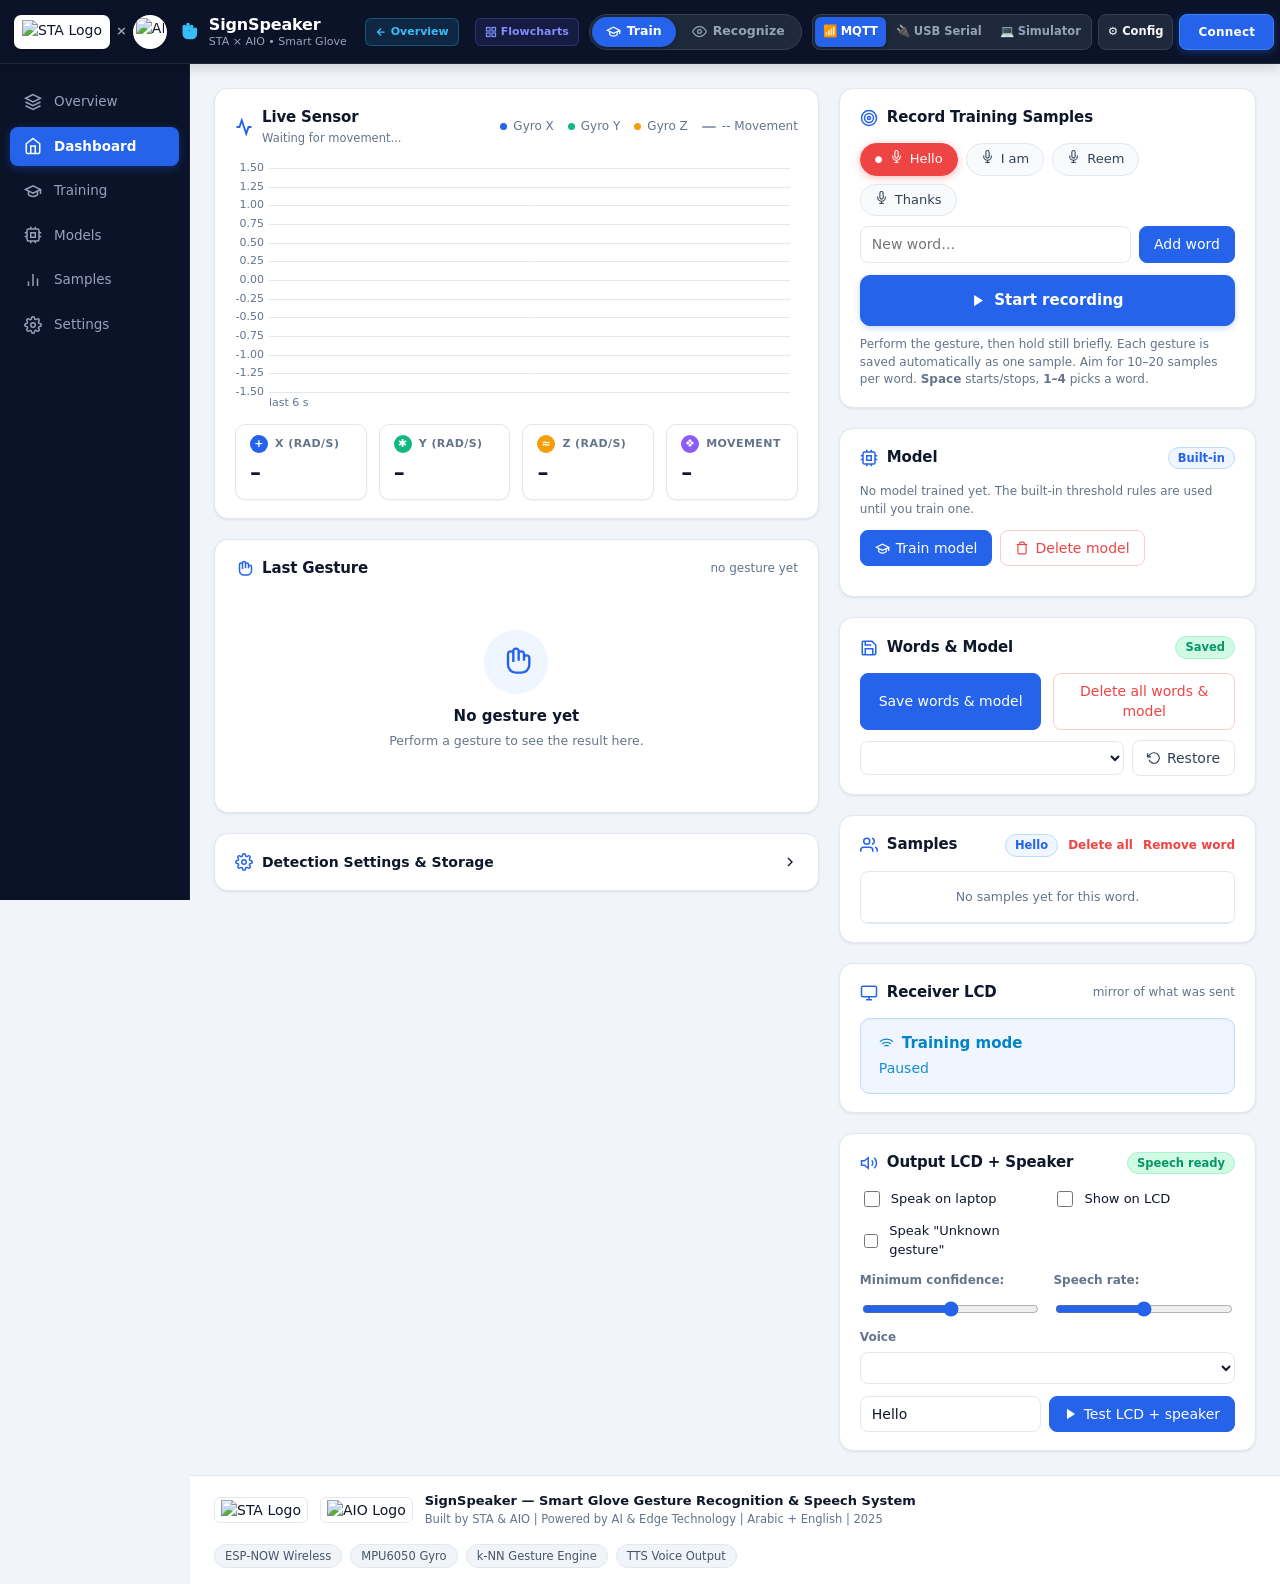
==== commit f9c0c124: "feat: add interactive Flowchart Studio & Architecture Explorer website and update documentation" ====
--- a/dashboard/index.html
+++ b/dashboard/index.html
@@ -1205,6 +1205,10 @@
       <svg width="12" height="12" viewBox="0 0 24 24" fill="none" stroke="currentColor" stroke-width="2.5"><path d="M19 12H5M12 19l-7-7 7-7"/></svg>
       <span>Overview</span>
     </a>
+    <a href="http://localhost:3000" target="_blank" title="Open Interactive Flowcharts Studio" style="margin-left: 6px; text-decoration: none; color: #818cf8; background: rgba(99, 102, 241, 0.12); border: 1px solid rgba(99, 102, 241, 0.28); border-radius: 6px; padding: 5px 9px; font-size: 11px; font-weight: 600; display: inline-flex; align-items: center; gap: 4px; white-space: nowrap; height: 28px;">
+      <svg width="12" height="12" viewBox="0 0 24 24" fill="none" stroke="currentColor" stroke-width="2.5"><rect x="3" y="3" width="7" height="7"></rect><rect x="14" y="3" width="7" height="7"></rect><rect x="14" y="14" width="7" height="7"></rect><rect x="3" y="14" width="7" height="7"></rect></svg>
+      <span>Flowcharts</span>
+    </a>
   </div>
 
   <div class="header-center">
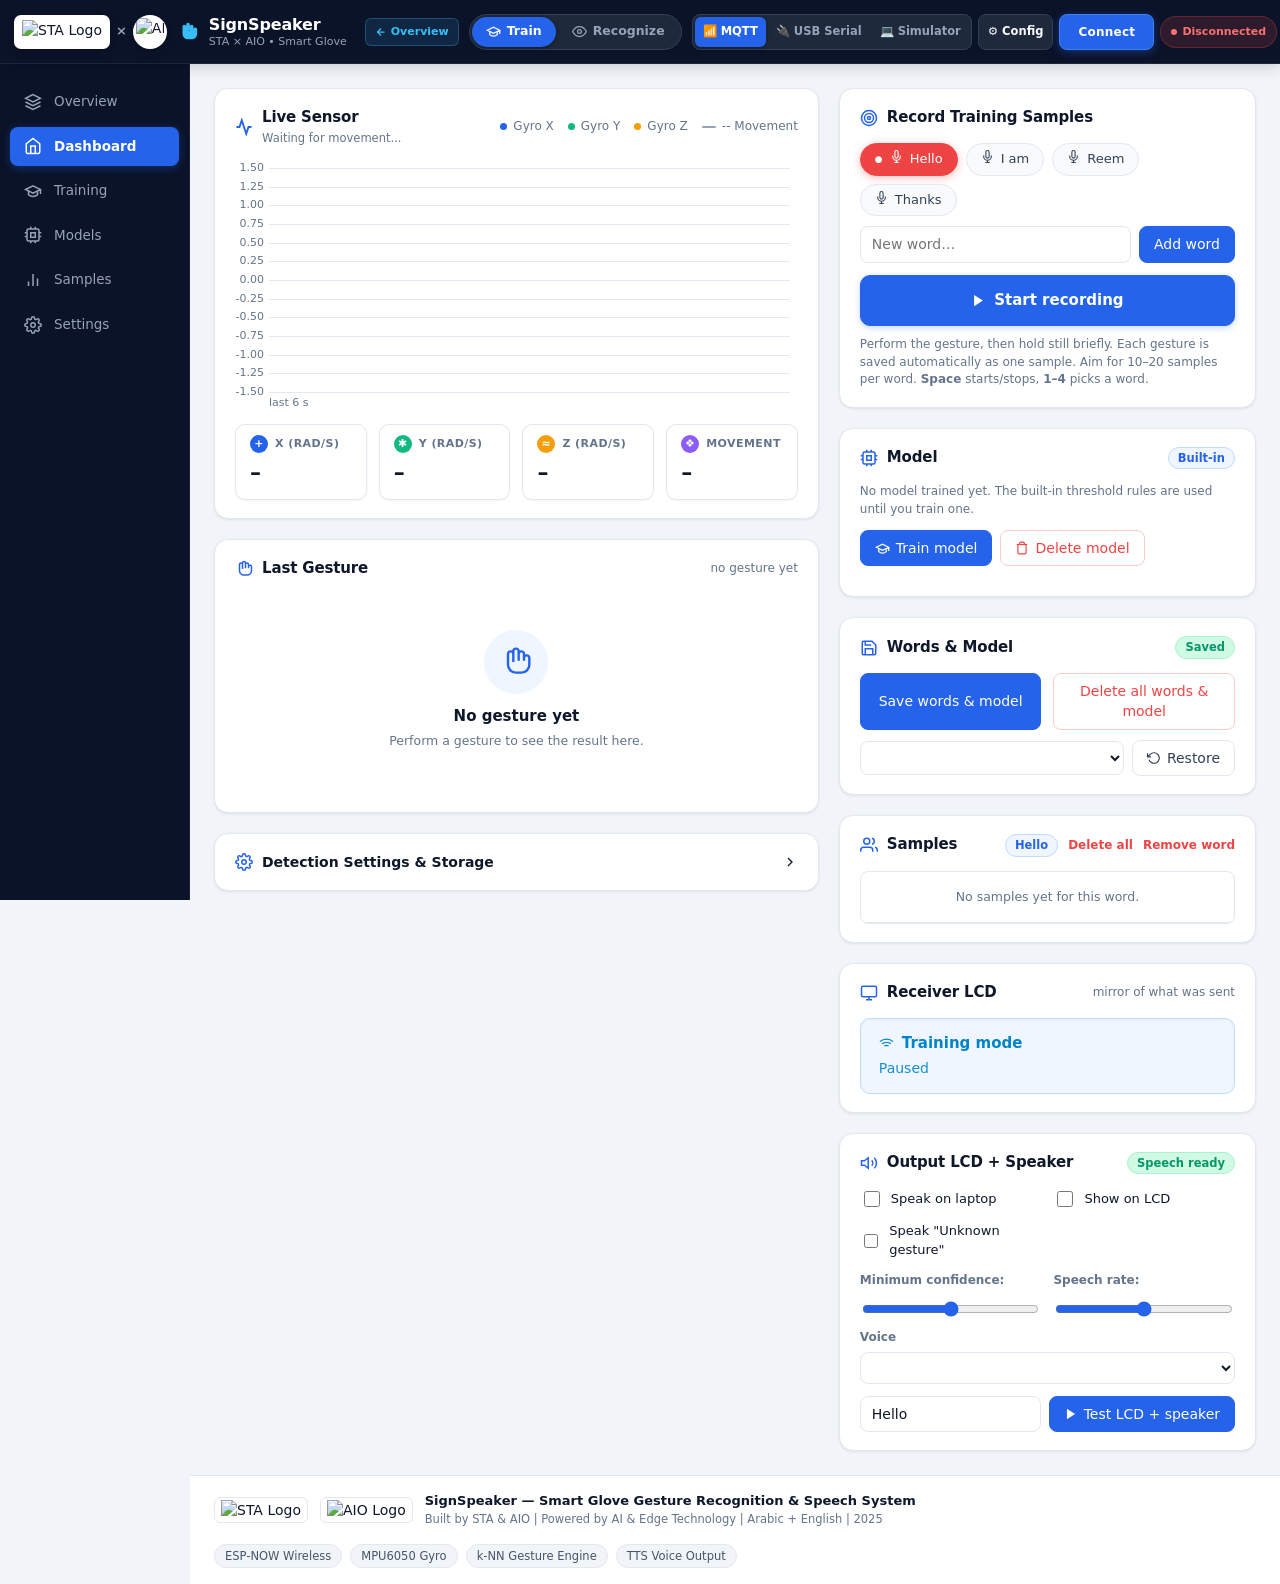
==== commit 89d333ce: "Remove flowcharts navigation from landing page and dashboard header; update documentation" ====
--- a/dashboard/index.html
+++ b/dashboard/index.html
@@ -1205,10 +1205,6 @@
       <svg width="12" height="12" viewBox="0 0 24 24" fill="none" stroke="currentColor" stroke-width="2.5"><path d="M19 12H5M12 19l-7-7 7-7"/></svg>
       <span>Overview</span>
     </a>
-    <a href="http://localhost:3000" target="_blank" title="Open Interactive Flowcharts Studio" style="margin-left: 6px; text-decoration: none; color: #818cf8; background: rgba(99, 102, 241, 0.12); border: 1px solid rgba(99, 102, 241, 0.28); border-radius: 6px; padding: 5px 9px; font-size: 11px; font-weight: 600; display: inline-flex; align-items: center; gap: 4px; white-space: nowrap; height: 28px;">
-      <svg width="12" height="12" viewBox="0 0 24 24" fill="none" stroke="currentColor" stroke-width="2.5"><rect x="3" y="3" width="7" height="7"></rect><rect x="14" y="3" width="7" height="7"></rect><rect x="14" y="14" width="7" height="7"></rect><rect x="3" y="14" width="7" height="7"></rect></svg>
-      <span>Flowcharts</span>
-    </a>
   </div>
 
   <div class="header-center">
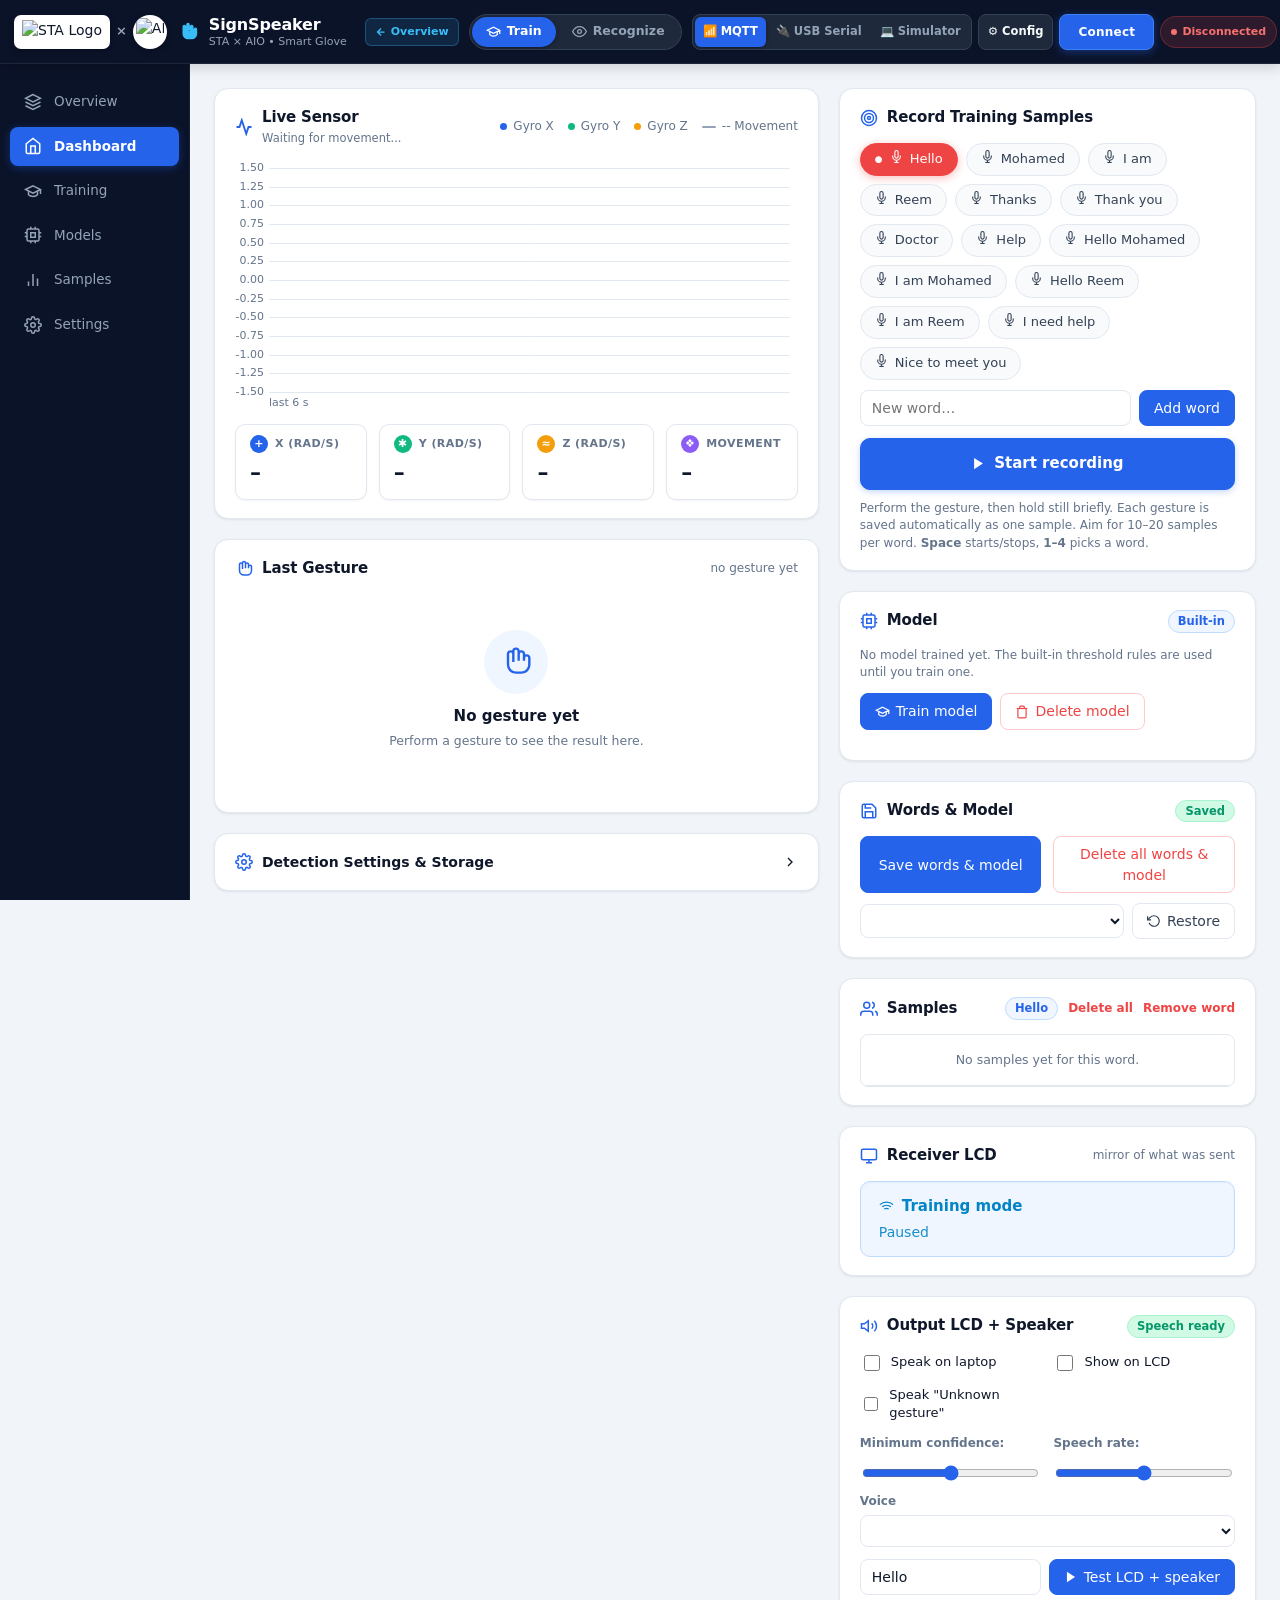
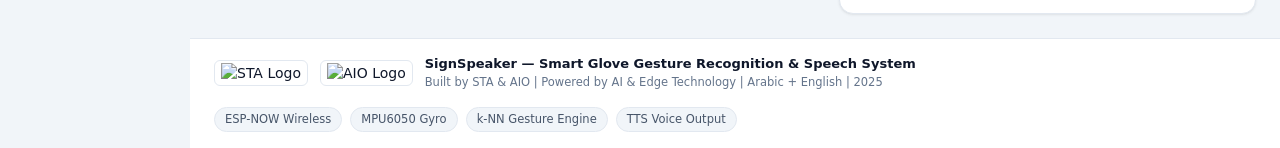
==== commit 1c7fda29: "feat: add Mohamed gesture, expanded vocabulary, and multi-word sentences to simulation console and d" ====
--- a/dashboard/index.html
+++ b/dashboard/index.html
@@ -1,2558 +1,3005 @@
 <!DOCTYPE html>
 <html lang="en">
+
 <head>
-<meta charset="utf-8">
-<meta name="viewport" content="width=device-width, initial-scale=1">
-<title>SignSpeaker | Smart Glove Gesture Recognition &amp; Speech System</title>
-<link rel="icon" type="image/jpeg" href="/glove/images/STA%20logo.jpg">
-<style>
-:root {
-  color-scheme: light;
-  --bg: #f1f5f9;
-  --header-bg: #0b1329;
-  --sidebar-bg: #0b1329;
-  --card: #ffffff;
-  --text: #0f172a;
-  --muted: #64748b;
-  --border: #e2e8f0;
-  --border-light: #f1f5f9;
-  --accent: #2563eb;
-  --accent-hover: #1d4ed8;
-  --accent-soft: #eff6ff;
-  --ok: #10b981;
-  --ok-soft: #d1fae5;
-  --warn: #f59e0b;
-  --warn-soft: #fef3c7;
-  --bad: #ef4444;
-  --bad-soft: #fee2e2;
-  --x: #2563eb;
-  --y: #10b981;
-  --z: #f59e0b;
-  --mag: #94a3b8;
-  --grid: #e2e8f0;
-  --lcd-bg: #eff6ff;
-  --lcd-border: #bfdbfe;
-  --lcd-text: #0284c7;
-  --shadow-sm: 0 1px 2px 0 rgba(0, 0, 0, 0.05);
-  --shadow: 0 1px 3px 0 rgba(0, 0, 0, 0.07), 0 1px 2px -1px rgba(0, 0, 0, 0.05);
-  --shadow-md: 0 4px 6px -1px rgba(0, 0, 0, 0.07), 0 2px 4px -2px rgba(0, 0, 0, 0.05);
-}
-
-* { box-sizing: border-box; }
-body {
-  margin: 0;
-  background: var(--bg);
-  color: var(--text);
-  font: 14px/1.45 system-ui, -apple-system, "Segoe UI", Roboto, Helvetica, Arial, sans-serif;
-  overflow-x: clip;
-}
-
-button, input, select { font: inherit; color: inherit; }
-button {
-  border: 1px solid var(--border);
-  background: #ffffff;
-  color: #334155;
-  border-radius: 8px;
-  padding: 7px 14px;
-  cursor: pointer;
-  font-weight: 500;
-  transition: all 0.15s ease;
-  display: inline-flex;
-  align-items: center;
-  justify-content: center;
-  gap: 6px;
-}
-button:hover {
-  background: #f8fafc;
-  border-color: #cbd5e1;
-  color: #0f172a;
-}
-button:disabled { opacity: .5; cursor: default; }
-button.primary {
-  background: var(--accent);
-  border-color: var(--accent);
-  color: #ffffff;
-}
-button.primary:hover {
-  background: var(--accent-hover);
-  border-color: var(--accent-hover);
-  color: #ffffff;
-}
-button.danger {
-  color: var(--bad);
-  border-color: #fecaca;
-  background: #ffffff;
-}
-button.danger:hover {
-  background: #fef2f2;
-  border-color: var(--bad);
-}
-button.small { padding: 4px 10px; font-size: 12px; }
-
-input[type=text], input[type=number], select {
-  border: 1px solid var(--border);
-  background: #ffffff;
-  border-radius: 8px;
-  padding: 7px 11px;
-  color: var(--text);
-  min-width: 0;
-  transition: border-color 0.15s, box-shadow 0.15s;
-}
-input[type=text]:focus, input[type=number]:focus, select:focus {
-  outline: none;
-  border-color: var(--accent);
-  box-shadow: 0 0 0 3px rgba(37, 99, 235, 0.15);
-}
-
-/* =========================================================
+  <meta charset="utf-8">
+  <meta name="viewport" content="width=device-width, initial-scale=1">
+  <title>SignSpeaker | Smart Glove Gesture Recognition &amp; Speech System</title>
+  <link rel="icon" type="image/jpeg" href="/glove/images/STA%20logo.jpg">
+  <style>
+    :root {
+      color-scheme: light;
+      --bg: #f1f5f9;
+      --header-bg: #0b1329;
+      --sidebar-bg: #0b1329;
+      --card: #ffffff;
+      --text: #0f172a;
+      --muted: #64748b;
+      --border: #e2e8f0;
+      --border-light: #f1f5f9;
+      --accent: #2563eb;
+      --accent-hover: #1d4ed8;
+      --accent-soft: #eff6ff;
+      --ok: #10b981;
+      --ok-soft: #d1fae5;
+      --warn: #f59e0b;
+      --warn-soft: #fef3c7;
+      --bad: #ef4444;
+      --bad-soft: #fee2e2;
+      --x: #2563eb;
+      --y: #10b981;
+      --z: #f59e0b;
+      --mag: #94a3b8;
+      --grid: #e2e8f0;
+      --lcd-bg: #eff6ff;
+      --lcd-border: #bfdbfe;
+      --lcd-text: #0284c7;
+      --shadow-sm: 0 1px 2px 0 rgba(0, 0, 0, 0.05);
+      --shadow: 0 1px 3px 0 rgba(0, 0, 0, 0.07), 0 1px 2px -1px rgba(0, 0, 0, 0.05);
+      --shadow-md: 0 4px 6px -1px rgba(0, 0, 0, 0.07), 0 2px 4px -2px rgba(0, 0, 0, 0.05);
+    }
+
+    * {
+      box-sizing: border-box;
+    }
+
+    body {
+      margin: 0;
+      background: var(--bg);
+      color: var(--text);
+      font: 14px/1.45 system-ui, -apple-system, "Segoe UI", Roboto, Helvetica, Arial, sans-serif;
+      overflow-x: clip;
+    }
+
+    button,
+    input,
+    select {
+      font: inherit;
+      color: inherit;
+    }
+
+    button {
+      border: 1px solid var(--border);
+      background: #ffffff;
+      color: #334155;
+      border-radius: 8px;
+      padding: 7px 14px;
+      cursor: pointer;
+      font-weight: 500;
+      transition: all 0.15s ease;
+      display: inline-flex;
+      align-items: center;
+      justify-content: center;
+      gap: 6px;
+    }
+
+    button:hover {
+      background: #f8fafc;
+      border-color: #cbd5e1;
+      color: #0f172a;
+    }
+
+    button:disabled {
+      opacity: .5;
+      cursor: default;
+    }
+
+    button.primary {
+      background: var(--accent);
+      border-color: var(--accent);
+      color: #ffffff;
+    }
+
+    button.primary:hover {
+      background: var(--accent-hover);
+      border-color: var(--accent-hover);
+      color: #ffffff;
+    }
+
+    button.danger {
+      color: var(--bad);
+      border-color: #fecaca;
+      background: #ffffff;
+    }
+
+    button.danger:hover {
+      background: #fef2f2;
+      border-color: var(--bad);
+    }
+
+    button.small {
+      padding: 4px 10px;
+      font-size: 12px;
+    }
+
+    input[type=text],
+    input[type=number],
+    select {
+      border: 1px solid var(--border);
+      background: #ffffff;
+      border-radius: 8px;
+      padding: 7px 11px;
+      color: var(--text);
+      min-width: 0;
+      transition: border-color 0.15s, box-shadow 0.15s;
+    }
+
+    input[type=text]:focus,
+    input[type=number]:focus,
+    select:focus {
+      outline: none;
+      border-color: var(--accent);
+      box-shadow: 0 0 0 3px rgba(37, 99, 235, 0.15);
+    }
+
+    /* =========================================================
    TOP HEADER
    ========================================================= */
-.app-header {
-  height: 64px;
-  min-height: 64px;
-  max-height: 64px;
-  background: var(--header-bg);
-  display: flex;
-  align-items: center;
-  justify-content: space-between;
-  padding: 0 14px;
-  position: sticky;
-  top: 0;
-  z-index: 50;
-  border-bottom: 1px solid rgba(255, 255, 255, 0.08);
-  box-shadow: 0 4px 12px rgba(0, 0, 0, 0.15);
-  white-space: nowrap;
-  gap: 10px;
-  overflow-x: auto;
-  overflow-y: hidden;
-  box-sizing: border-box;
-}
-.app-header::-webkit-scrollbar {
-  height: 3px;
-}
-.app-header::-webkit-scrollbar-thumb {
-  background: rgba(255, 255, 255, 0.2);
-  border-radius: 3px;
-}
-
-.header-left {
-  display: flex;
-  align-items: center;
-  gap: 10px;
-  flex-shrink: 0;
-}
-.partner-logos-container {
-  display: flex;
-  align-items: center;
-  gap: 6px;
-  flex-shrink: 0;
-}
-.sta-brand-badge {
-  background: #ffffff;
-  border-radius: 7px;
-  padding: 2px 8px;
-  height: 34px;
-  display: flex;
-  align-items: center;
-  justify-content: center;
-  box-shadow: 0 2px 6px rgba(0, 0, 0, 0.25);
-  flex-shrink: 0;
-  box-sizing: border-box;
-}
-.sta-brand-badge img {
-  height: 24px;
-  width: auto;
-  display: block;
-}
-.partner-separator {
-  color: #94a3b8;
-  font-weight: 600;
-  font-size: 13px;
-  user-select: none;
-  flex-shrink: 0;
-}
-.aio-brand-badge {
-  background: #ffffff;
-  border-radius: 50%;
-  width: 34px;
-  height: 34px;
-  display: flex;
-  align-items: center;
-  justify-content: center;
-  box-shadow: 0 2px 6px rgba(0, 0, 0, 0.25);
-  padding: 2px;
-  overflow: hidden;
-  flex-shrink: 0;
-  box-sizing: border-box;
-}
-.aio-brand-badge img {
-  width: 28px;
-  height: 28px;
-  object-fit: contain;
-  display: block;
-}
-.brand-hand {
-  display: flex;
-  align-items: center;
-  justify-content: center;
-  flex-shrink: 0;
-}
-.brand-hand svg {
-  width: 22px;
-  height: 22px;
-}
-.brand-text {
-  display: flex;
-  flex-direction: column;
-  gap: 1px;
-  flex-shrink: 0;
-}
-.brand-name {
-  font-weight: 700;
-  font-size: 16px;
-  letter-spacing: -0.01em;
-  color: #ffffff;
-  line-height: 1.2;
-  white-space: nowrap;
-}
-.brand-sub {
-  font-size: 11px;
-  color: #94a3b8;
-  font-weight: 500;
-  line-height: 1.2;
-  white-space: nowrap;
-  overflow: hidden;
-  text-overflow: ellipsis;
-  max-width: 180px;
-}
-
-/* Mode Switcher */
-.header-center {
-  display: flex;
-  align-items: center;
-  justify-content: center;
-  flex-shrink: 0;
-}
-.mode-pills {
-  display: inline-flex;
-  align-items: center;
-  background: #1e293b;
-  border: 1px solid #334155;
-  border-radius: 999px;
-  padding: 2px;
-  gap: 2px;
-  height: 36px;
-  box-sizing: border-box;
-  flex-shrink: 0;
-}
-.mode-pill {
-  border-radius: 999px;
-  height: 30px;
-  padding: 0 14px;
-  font-size: 12.5px;
-  font-weight: 600;
-  border: 0;
-  background: transparent;
-  color: #94a3b8;
-  cursor: pointer;
-  transition: all 0.15s ease;
-  display: inline-flex;
-  align-items: center;
-  gap: 6px;
-  white-space: nowrap;
-  line-height: 1;
-  box-sizing: border-box;
-  flex-shrink: 0;
-}
-.mode-pill:hover {
-  color: #f8fafc;
-  background: rgba(255, 255, 255, 0.08);
-}
-.mode-pill.on {
-  background: var(--accent);
-  color: #ffffff;
-  box-shadow: 0 1px 4px rgba(0, 0, 0, 0.3);
-}
-
-/* Header Right */
-.header-right {
-  display: flex;
-  align-items: center;
-  gap: 6px;
-  flex-shrink: 0;
-}
-.header-pill {
-  display: inline-flex;
-  align-items: center;
-  gap: 5px;
-  height: 32px;
-  padding: 0 10px;
-  border-radius: 999px;
-  font-size: 11px;
-  font-weight: 600;
-  white-space: nowrap;
-  flex-shrink: 0;
-  box-sizing: border-box;
-  line-height: 1;
-}
-.header-pill::before {
-  content: "";
-  width: 6px;
-  height: 6px;
-  border-radius: 50%;
-  background: currentColor;
-  flex-shrink: 0;
-}
-.header-pill.ok {
-  background: rgba(16, 185, 129, 0.15);
-  color: #34d399;
-  border: 1px solid rgba(16, 185, 129, 0.3);
-}
-.header-pill.bad {
-  background: rgba(239, 68, 68, 0.15);
-  color: #f87171;
-  border: 1px solid rgba(239, 68, 68, 0.3);
-}
-.header-pill.warn {
-  background: rgba(245, 158, 11, 0.15);
-  color: #fbbf24;
-  border: 1px solid rgba(245, 158, 11, 0.3);
-}
-.header-pill.muted {
-  background: rgba(148, 163, 184, 0.15);
-  color: #94a3b8;
-  border: 1px solid rgba(148, 163, 184, 0.3);
-}
-
-/* Connection Type Segmented Toggle (MQTT / USB Serial / Simulator) */
-.conn-type-pills {
-  display: inline-flex;
-  align-items: center;
-  background: #1e293b;
-  border: 1px solid #334155;
-  border-radius: 8px;
-  padding: 2px;
-  gap: 2px;
-  height: 36px;
-  box-sizing: border-box;
-  flex-shrink: 0;
-}
-.conn-type-btn {
-  background: transparent;
-  border: 0;
-  color: #94a3b8;
-  height: 30px;
-  padding: 0 8px;
-  font-size: 11.5px;
-  font-weight: 600;
-  border-radius: 6px;
-  cursor: pointer;
-  display: inline-flex;
-  align-items: center;
-  justify-content: center;
-  gap: 5px;
-  white-space: nowrap;
-  flex-shrink: 0;
-  line-height: 1;
-  box-sizing: border-box;
-  transition: all 0.15s ease;
-}
-.conn-type-btn:hover {
-  color: #f8fafc;
-  background: rgba(255, 255, 255, 0.08);
-}
-.conn-type-btn.on {
-  background: var(--accent);
-  color: #ffffff;
-  box-shadow: 0 1px 4px rgba(0, 0, 0, 0.3);
-}
-
-.header-conn-group {
-  display: inline-flex;
-  align-items: center;
-  gap: 6px;
-  flex-shrink: 0;
-  height: 36px;
-}
-.header-conn-group.hidden {
-  display: none !important;
-}
-
-.header-select {
-  background: #1e293b;
-  border: 1px solid #334155;
-  color: #f8fafc;
-  border-radius: 8px;
-  height: 36px;
-  width: 135px;
-  max-width: 135px;
-  min-width: 100px;
-  padding: 0 8px;
-  font-size: 11.5px;
-  font-weight: 500;
-  white-space: nowrap;
-  overflow: hidden;
-  text-overflow: ellipsis;
-  box-sizing: border-box;
-  flex-shrink: 0;
-}
-.header-select option {
-  background: #0f172a;
-  color: #f8fafc;
-}
-.header-icon-btn {
-  background: #1e293b;
-  border: 1px solid #334155;
-  color: #f8fafc;
-  height: 36px;
-  padding: 0 9px;
-  border-radius: 8px;
-  font-size: 11.5px;
-  font-weight: 600;
-  display: inline-flex;
-  align-items: center;
-  gap: 5px;
-  white-space: nowrap;
-  box-sizing: border-box;
-  flex-shrink: 0;
-  cursor: pointer;
-  transition: all 0.15s ease;
-}
-.header-icon-btn:hover {
-  background: #334155;
-  color: #ffffff;
-}
-.sim-badge {
-  background: rgba(148, 163, 184, 0.12);
-  border: 1px solid rgba(148, 163, 184, 0.25);
-  color: #94a3b8;
-  border-radius: 6px;
-  height: 36px;
-  padding: 0 9px;
-  font-size: 11px;
-  font-weight: 600;
-  display: inline-flex;
-  align-items: center;
-  font-family: ui-monospace, SFMono-Regular, Menlo, Monaco, Consolas, monospace;
-  white-space: nowrap;
-  box-sizing: border-box;
-  flex-shrink: 0;
-}
-
-.header-connect-btn {
-  height: 36px !important;
-  min-width: 95px !important;
-  max-width: 115px !important;
-  padding: 0 12px !important;
-  font-size: 12px !important;
-  font-weight: 700 !important;
-  border-radius: 8px !important;
-  letter-spacing: 0.02em;
-  white-space: nowrap !important;
-  display: inline-flex !important;
-  align-items: center !important;
-  justify-content: center !important;
-  gap: 5px !important;
-  cursor: pointer;
-  box-sizing: border-box !important;
-  flex-shrink: 0 !important;
-  line-height: 1 !important;
-  transition: all 0.15s ease;
-}
-.header-connect-btn.is-disconnected,
-.header-connect-btn:not(.is-connected) {
-  background: #2563eb !important;
-  color: #ffffff !important;
-  border: 1px solid #3b82f6 !important;
-  box-shadow: 0 2px 8px rgba(37, 99, 235, 0.4);
-}
-.header-connect-btn.is-disconnected:hover,
-.header-connect-btn:not(.is-connected):hover {
-  background: #1d4ed8 !important;
-  border-color: #2563eb !important;
-  color: #ffffff !important;
-}
-.header-connect-btn.is-connected {
-  background: #dc2626 !important;
-  color: #ffffff !important;
-  border: 1px solid #ef4444 !important;
-  box-shadow: 0 2px 8px rgba(220, 38, 38, 0.45);
-}
-.header-connect-btn.is-connected:hover {
-  background: #b91c1c !important;
-  border-color: #dc2626 !important;
-  color: #ffffff !important;
-}
-
-@media (max-width: 1366px) {
-  .brand-sub {
-    max-width: 180px;
-  }
-}
-@media (max-width: 1200px) {
-  .brand-sub {
-    display: none;
-  }
-}
-@media (max-width: 1024px) {
-  .partner-separator, .aio-brand-badge {
-    display: none;
-  }
-}
-
-/* =========================================================
+    .app-header {
+      height: 64px;
+      min-height: 64px;
+      max-height: 64px;
+      background: var(--header-bg);
+      display: flex;
+      align-items: center;
+      justify-content: space-between;
+      padding: 0 14px;
+      position: sticky;
+      top: 0;
+      z-index: 50;
+      border-bottom: 1px solid rgba(255, 255, 255, 0.08);
+      box-shadow: 0 4px 12px rgba(0, 0, 0, 0.15);
+      white-space: nowrap;
+      gap: 10px;
+      overflow-x: auto;
+      overflow-y: hidden;
+      box-sizing: border-box;
+    }
+
+    .app-header::-webkit-scrollbar {
+      height: 3px;
+    }
+
+    .app-header::-webkit-scrollbar-thumb {
+      background: rgba(255, 255, 255, 0.2);
+      border-radius: 3px;
+    }
+
+    .header-left {
+      display: flex;
+      align-items: center;
+      gap: 10px;
+      flex-shrink: 0;
+    }
+
+    .partner-logos-container {
+      display: flex;
+      align-items: center;
+      gap: 6px;
+      flex-shrink: 0;
+    }
+
+    .sta-brand-badge {
+      background: #ffffff;
+      border-radius: 7px;
+      padding: 2px 8px;
+      height: 34px;
+      display: flex;
+      align-items: center;
+      justify-content: center;
+      box-shadow: 0 2px 6px rgba(0, 0, 0, 0.25);
+      flex-shrink: 0;
+      box-sizing: border-box;
+    }
+
+    .sta-brand-badge img {
+      height: 24px;
+      width: auto;
+      display: block;
+    }
+
+    .partner-separator {
+      color: #94a3b8;
+      font-weight: 600;
+      font-size: 13px;
+      user-select: none;
+      flex-shrink: 0;
+    }
+
+    .aio-brand-badge {
+      background: #ffffff;
+      border-radius: 50%;
+      width: 34px;
+      height: 34px;
+      display: flex;
+      align-items: center;
+      justify-content: center;
+      box-shadow: 0 2px 6px rgba(0, 0, 0, 0.25);
+      padding: 2px;
+      overflow: hidden;
+      flex-shrink: 0;
+      box-sizing: border-box;
+    }
+
+    .aio-brand-badge img {
+      width: 28px;
+      height: 28px;
+      object-fit: contain;
+      display: block;
+    }
+
+    .brand-hand {
+      display: flex;
+      align-items: center;
+      justify-content: center;
+      flex-shrink: 0;
+    }
+
+    .brand-hand svg {
+      width: 22px;
+      height: 22px;
+    }
+
+    .brand-text {
+      display: flex;
+      flex-direction: column;
+      gap: 1px;
+      flex-shrink: 0;
+    }
+
+    .brand-name {
+      font-weight: 700;
+      font-size: 16px;
+      letter-spacing: -0.01em;
+      color: #ffffff;
+      line-height: 1.2;
+      white-space: nowrap;
+    }
+
+    .brand-sub {
+      font-size: 11px;
+      color: #94a3b8;
+      font-weight: 500;
+      line-height: 1.2;
+      white-space: nowrap;
+      overflow: hidden;
+      text-overflow: ellipsis;
+      max-width: 180px;
+    }
+
+    /* Mode Switcher */
+    .header-center {
+      display: flex;
+      align-items: center;
+      justify-content: center;
+      flex-shrink: 0;
+    }
+
+    .mode-pills {
+      display: inline-flex;
+      align-items: center;
+      background: #1e293b;
+      border: 1px solid #334155;
+      border-radius: 999px;
+      padding: 2px;
+      gap: 2px;
+      height: 36px;
+      box-sizing: border-box;
+      flex-shrink: 0;
+    }
+
+    .mode-pill {
+      border-radius: 999px;
+      height: 30px;
+      padding: 0 14px;
+      font-size: 12.5px;
+      font-weight: 600;
+      border: 0;
+      background: transparent;
+      color: #94a3b8;
+      cursor: pointer;
+      transition: all 0.15s ease;
+      display: inline-flex;
+      align-items: center;
+      gap: 6px;
+      white-space: nowrap;
+      line-height: 1;
+      box-sizing: border-box;
+      flex-shrink: 0;
+    }
+
+    .mode-pill:hover {
+      color: #f8fafc;
+      background: rgba(255, 255, 255, 0.08);
+    }
+
+    .mode-pill.on {
+      background: var(--accent);
+      color: #ffffff;
+      box-shadow: 0 1px 4px rgba(0, 0, 0, 0.3);
+    }
+
+    /* Header Right */
+    .header-right {
+      display: flex;
+      align-items: center;
+      gap: 6px;
+      flex-shrink: 0;
+    }
+
+    .header-pill {
+      display: inline-flex;
+      align-items: center;
+      gap: 5px;
+      height: 32px;
+      padding: 0 10px;
+      border-radius: 999px;
+      font-size: 11px;
+      font-weight: 600;
+      white-space: nowrap;
+      flex-shrink: 0;
+      box-sizing: border-box;
+      line-height: 1;
+    }
+
+    .header-pill::before {
+      content: "";
+      width: 6px;
+      height: 6px;
+      border-radius: 50%;
+      background: currentColor;
+      flex-shrink: 0;
+    }
+
+    .header-pill.ok {
+      background: rgba(16, 185, 129, 0.15);
+      color: #34d399;
+      border: 1px solid rgba(16, 185, 129, 0.3);
+    }
+
+    .header-pill.bad {
+      background: rgba(239, 68, 68, 0.15);
+      color: #f87171;
+      border: 1px solid rgba(239, 68, 68, 0.3);
+    }
+
+    .header-pill.warn {
+      background: rgba(245, 158, 11, 0.15);
+      color: #fbbf24;
+      border: 1px solid rgba(245, 158, 11, 0.3);
+    }
+
+    .header-pill.muted {
+      background: rgba(148, 163, 184, 0.15);
+      color: #94a3b8;
+      border: 1px solid rgba(148, 163, 184, 0.3);
+    }
+
+    /* Connection Type Segmented Toggle (MQTT / USB Serial / Simulator) */
+    .conn-type-pills {
+      display: inline-flex;
+      align-items: center;
+      background: #1e293b;
+      border: 1px solid #334155;
+      border-radius: 8px;
+      padding: 2px;
+      gap: 2px;
+      height: 36px;
+      box-sizing: border-box;
+      flex-shrink: 0;
+    }
+
+    .conn-type-btn {
+      background: transparent;
+      border: 0;
+      color: #94a3b8;
+      height: 30px;
+      padding: 0 8px;
+      font-size: 11.5px;
+      font-weight: 600;
+      border-radius: 6px;
+      cursor: pointer;
+      display: inline-flex;
+      align-items: center;
+      justify-content: center;
+      gap: 5px;
+      white-space: nowrap;
+      flex-shrink: 0;
+      line-height: 1;
+      box-sizing: border-box;
+      transition: all 0.15s ease;
+    }
+
+    .conn-type-btn:hover {
+      color: #f8fafc;
+      background: rgba(255, 255, 255, 0.08);
+    }
+
+    .conn-type-btn.on {
+      background: var(--accent);
+      color: #ffffff;
+      box-shadow: 0 1px 4px rgba(0, 0, 0, 0.3);
+    }
+
+    .header-conn-group {
+      display: inline-flex;
+      align-items: center;
+      gap: 6px;
+      flex-shrink: 0;
+      height: 36px;
+    }
+
+    .header-conn-group.hidden {
+      display: none !important;
+    }
+
+    .header-select {
+      background: #1e293b;
+      border: 1px solid #334155;
+      color: #f8fafc;
+      border-radius: 8px;
+      height: 36px;
+      width: 135px;
+      max-width: 135px;
+      min-width: 100px;
+      padding: 0 8px;
+      font-size: 11.5px;
+      font-weight: 500;
+      white-space: nowrap;
+      overflow: hidden;
+      text-overflow: ellipsis;
+      box-sizing: border-box;
+      flex-shrink: 0;
+    }
+
+    .header-select option {
+      background: #0f172a;
+      color: #f8fafc;
+    }
+
+    .header-icon-btn {
+      background: #1e293b;
+      border: 1px solid #334155;
+      color: #f8fafc;
+      height: 36px;
+      padding: 0 9px;
+      border-radius: 8px;
+      font-size: 11.5px;
+      font-weight: 600;
+      display: inline-flex;
+      align-items: center;
+      gap: 5px;
+      white-space: nowrap;
+      box-sizing: border-box;
+      flex-shrink: 0;
+      cursor: pointer;
+      transition: all 0.15s ease;
+    }
+
+    .header-icon-btn:hover {
+      background: #334155;
+      color: #ffffff;
+    }
+
+    .sim-badge {
+      background: rgba(148, 163, 184, 0.12);
+      border: 1px solid rgba(148, 163, 184, 0.25);
+      color: #94a3b8;
+      border-radius: 6px;
+      height: 36px;
+      padding: 0 9px;
+      font-size: 11px;
+      font-weight: 600;
+      display: inline-flex;
+      align-items: center;
+      font-family: ui-monospace, SFMono-Regular, Menlo, Monaco, Consolas, monospace;
+      white-space: nowrap;
+      box-sizing: border-box;
+      flex-shrink: 0;
+    }
+
+    .header-connect-btn {
+      height: 36px !important;
+      min-width: 95px !important;
+      max-width: 115px !important;
+      padding: 0 12px !important;
+      font-size: 12px !important;
+      font-weight: 700 !important;
+      border-radius: 8px !important;
+      letter-spacing: 0.02em;
+      white-space: nowrap !important;
+      display: inline-flex !important;
+      align-items: center !important;
+      justify-content: center !important;
+      gap: 5px !important;
+      cursor: pointer;
+      box-sizing: border-box !important;
+      flex-shrink: 0 !important;
+      line-height: 1 !important;
+      transition: all 0.15s ease;
+    }
+
+    .header-connect-btn.is-disconnected,
+    .header-connect-btn:not(.is-connected) {
+      background: #2563eb !important;
+      color: #ffffff !important;
+      border: 1px solid #3b82f6 !important;
+      box-shadow: 0 2px 8px rgba(37, 99, 235, 0.4);
+    }
+
+    .header-connect-btn.is-disconnected:hover,
+    .header-connect-btn:not(.is-connected):hover {
+      background: #1d4ed8 !important;
+      border-color: #2563eb !important;
+      color: #ffffff !important;
+    }
+
+    .header-connect-btn.is-connected {
+      background: #dc2626 !important;
+      color: #ffffff !important;
+      border: 1px solid #ef4444 !important;
+      box-shadow: 0 2px 8px rgba(220, 38, 38, 0.45);
+    }
+
+    .header-connect-btn.is-connected:hover {
+      background: #b91c1c !important;
+      border-color: #dc2626 !important;
+      color: #ffffff !important;
+    }
+
+    @media (max-width: 1366px) {
+      .brand-sub {
+        max-width: 180px;
+      }
+    }
+
+    @media (max-width: 1200px) {
+      .brand-sub {
+        display: none;
+      }
+    }
+
+    @media (max-width: 1024px) {
+
+      .partner-separator,
+      .aio-brand-badge {
+        display: none;
+      }
+    }
+
+    /* =========================================================
    APP BODY & SIDEBAR
    ========================================================= */
-.app-layout {
-  display: flex;
-  min-height: calc(100vh - 64px);
-  align-items: flex-start;
-}
-.sidebar {
-  width: 190px;
-  background: var(--sidebar-bg);
-  border-right: 1px solid rgba(255, 255, 255, 0.06);
-  padding: 18px 10px;
-  flex-shrink: 0;
-  position: sticky;
-  top: 64px;
-  height: calc(100vh - 64px);
-  overflow-y: auto;
-  align-self: flex-start;
-  z-index: 40;
-}
-.sidebar-nav {
-  display: flex;
-  flex-direction: column;
-  gap: 5px;
-}
-.nav-item {
-  display: flex;
-  align-items: center;
-  gap: 12px;
-  padding: 10px 14px;
-  border-radius: 8px;
-  color: #94a3b8;
-  text-decoration: none;
-  font-size: 13.5px;
-  font-weight: 500;
-  transition: all 0.15s ease;
-}
-.nav-item:hover {
-  background: rgba(255, 255, 255, 0.05);
-  color: #f8fafc;
-}
-.nav-item.active {
-  background: var(--accent);
-  color: #ffffff;
-  font-weight: 600;
-  box-shadow: 0 2px 8px rgba(37, 99, 235, 0.35);
-}
-.nav-icon {
-  width: 18px;
-  height: 18px;
-  flex-shrink: 0;
-}
-
-.content-area {
-  flex: 1;
-  background: var(--bg);
-  min-width: 0;
-  display: flex;
-  flex-direction: column;
-}
-
-/* =========================================================
+    .app-layout {
+      display: flex;
+      min-height: calc(100vh - 64px);
+      align-items: flex-start;
+    }
+
+    .sidebar {
+      width: 190px;
+      background: var(--sidebar-bg);
+      border-right: 1px solid rgba(255, 255, 255, 0.06);
+      padding: 18px 10px;
+      flex-shrink: 0;
+      position: sticky;
+      top: 64px;
+      height: calc(100vh - 64px);
+      overflow-y: auto;
+      align-self: flex-start;
+      z-index: 40;
+    }
+
+    .sidebar-nav {
+      display: flex;
+      flex-direction: column;
+      gap: 5px;
+    }
+
+    .nav-item {
+      display: flex;
+      align-items: center;
+      gap: 12px;
+      padding: 10px 14px;
+      border-radius: 8px;
+      color: #94a3b8;
+      text-decoration: none;
+      font-size: 13.5px;
+      font-weight: 500;
+      transition: all 0.15s ease;
+    }
+
+    .nav-item:hover {
+      background: rgba(255, 255, 255, 0.05);
+      color: #f8fafc;
+    }
+
+    .nav-item.active {
+      background: var(--accent);
+      color: #ffffff;
+      font-weight: 600;
+      box-shadow: 0 2px 8px rgba(37, 99, 235, 0.35);
+    }
+
+    .nav-icon {
+      width: 18px;
+      height: 18px;
+      flex-shrink: 0;
+    }
+
+    .content-area {
+      flex: 1;
+      background: var(--bg);
+      min-width: 0;
+      display: flex;
+      flex-direction: column;
+    }
+
+    /* =========================================================
    MAIN GRID & CARDS
    ========================================================= */
-main {
-  display: grid;
-  grid-template-columns: minmax(0, 1.45fr) minmax(0, 1fr);
-  gap: 20px;
-  padding: 24px;
-  max-width: 1680px;
-  width: 100%;
-  margin: 0 auto;
-}
-@media (max-width: 1100px) {
-  main {
-    grid-template-columns: minmax(0, 1fr);
-    padding: 16px;
-  }
-}
-.col {
-  display: flex;
-  flex-direction: column;
-  gap: 20px;
-  min-width: 0;
-}
-
-.card {
-  background: var(--card);
-  border: 1px solid var(--border);
-  border-radius: 14px;
-  padding: 18px 20px;
-  box-shadow: var(--shadow);
-  min-width: 0;
-  position: relative;
-}
-
-.card-header {
-  display: flex;
-  align-items: center;
-  justify-content: space-between;
-  margin-bottom: 14px;
-  gap: 12px;
-}
-.card-title-group {
-  display: flex;
-  align-items: center;
-  gap: 9px;
-}
-.card-icon {
-  width: 18px;
-  height: 18px;
-  flex-shrink: 0;
-}
-.card-icon.blue { color: var(--accent); }
-.card-title {
-  margin: 0;
-  font-size: 15px;
-  font-weight: 700;
-  color: var(--text);
-  letter-spacing: -0.01em;
-}
-.card-subtitle {
-  font-size: 11.5px;
-  color: var(--muted);
-  font-weight: 400;
-  margin-top: 1px;
-}
-.card-meta {
-  font-size: 12px;
-  color: var(--muted);
-}
-
-.pill-badge {
-  display: inline-flex;
-  align-items: center;
-  gap: 5px;
-  padding: 2px 9px;
-  border-radius: 999px;
-  font-size: 11.5px;
-  font-weight: 600;
-}
-.pill-badge.blue-pill {
-  background: var(--accent-soft);
-  color: var(--accent);
-  border: 1px solid #bfdbfe;
-}
-.pill-badge.green-pill {
-  background: var(--ok-soft);
-  color: #059669;
-  border: 1px solid #a7f3d0;
-}
-
-/* Legend */
-.legend {
-  display: flex;
-  gap: 14px;
-  font-size: 12px;
-  color: var(--muted);
-  flex-wrap: wrap;
-}
-.legend span {
-  display: inline-flex;
-  align-items: center;
-  gap: 6px;
-}
-.legend i {
-  display: inline-block;
-  width: 7px;
-  height: 7px;
-  border-radius: 50%;
-}
-.legend i.dashed {
-  width: 14px;
-  height: 2px;
-  border-radius: 1px;
-}
-
-canvas { width: 100%; display: block; border-radius: 8px; }
-#live { height: 250px; background: #ffffff; }
-#gestureChart { height: 180px; background: #ffffff; }
-
-/* 4 Metric Values */
-.values {
-  display: grid;
-  grid-template-columns: repeat(4, minmax(0, 1fr));
-  gap: 12px;
-  margin-top: 14px;
-}
-@media (max-width: 600px) {
-  .values { grid-template-columns: repeat(2, 1fr); }
-}
-.value {
-  background: #ffffff;
-  border: 1px solid var(--border);
-  border-radius: 10px;
-  padding: 10px 14px;
-  box-shadow: var(--shadow-sm);
-}
-.val-header {
-  display: flex;
-  align-items: center;
-  gap: 7px;
-  font-size: 11px;
-  font-weight: 700;
-  color: var(--muted);
-  text-transform: uppercase;
-  letter-spacing: 0.04em;
-  margin-bottom: 4px;
-}
-.val-badge {
-  width: 18px;
-  height: 18px;
-  border-radius: 50%;
-  display: inline-flex;
-  align-items: center;
-  justify-content: center;
-  font-size: 11px;
-  font-weight: 800;
-  color: #ffffff;
-}
-.val-badge.val-x { background: var(--x); }
-.val-badge.val-y { background: var(--y); }
-.val-badge.val-z { background: var(--z); }
-.val-badge.val-m { background: #8b5cf6; }
-.value b {
-  display: block;
-  font-size: 22px;
-  font-weight: 750;
-  color: var(--text);
-  font-variant-numeric: tabular-nums;
-}
-
-/* Empty State */
-.gesture-empty-state {
-  display: flex;
-  flex-direction: column;
-  align-items: center;
-  justify-content: center;
-  padding: 36px 16px;
-  text-align: center;
-}
-.empty-icon-circle {
-  width: 64px;
-  height: 64px;
-  border-radius: 50%;
-  background: #eff6ff;
-  color: var(--accent);
-  display: flex;
-  align-items: center;
-  justify-content: center;
-  margin-bottom: 12px;
-}
-.empty-title {
-  font-size: 15px;
-  font-weight: 700;
-  color: var(--text);
-  margin-bottom: 4px;
-}
-.empty-sub {
-  font-size: 12.5px;
-  color: var(--muted);
-}
-
-/* Chips */
-.chips { display: flex; flex-wrap: wrap; gap: 8px; margin-bottom: 10px; }
-.chip {
-  display: inline-flex;
-  align-items: center;
-  gap: 7px;
-  border: 1px solid var(--border);
-  border-radius: 999px;
-  padding: 6px 14px;
-  cursor: pointer;
-  background: #f8fafc;
-  color: #334155;
-  font-size: 13px;
-  font-weight: 500;
-  transition: all 0.15s ease;
-}
-.chip:hover {
-  background: #f1f5f9;
-  border-color: #cbd5e1;
-}
-.chip.on {
-  background: var(--bad);
-  border-color: var(--bad);
-  color: #ffffff;
-  box-shadow: 0 2px 8px rgba(239, 68, 68, 0.35);
-}
-.chip .chip-dot { font-size: 9px; line-height: 1; }
-.chip .count {
-  background: rgba(0, 0, 0, 0.08);
-  border-radius: 999px;
-  padding: 1px 7px;
-  font-size: 11px;
-  font-weight: 700;
-}
-.chip.on .count {
-  background: rgba(255, 255, 255, 0.25);
-  color: #ffffff;
-}
-
-/* Big Record Button */
-.record {
-  width: 100%;
-  padding: 14px;
-  font-size: 15px;
-  font-weight: 650;
-  border-radius: 10px;
-  margin-top: 12px;
-  background: var(--accent);
-  color: #ffffff;
-  border: 1px solid var(--accent);
-  display: flex;
-  align-items: center;
-  justify-content: center;
-  gap: 8px;
-  cursor: pointer;
-  box-shadow: 0 2px 6px rgba(37, 99, 235, 0.25);
-}
-.record:hover {
-  background: var(--accent-hover);
-}
-.record.rec {
-  background: var(--bad);
-  border-color: var(--bad);
-  color: #fff;
-  animation: pulse 1.4s infinite;
-}
-@keyframes pulse { 50% { box-shadow: 0 0 0 6px rgba(239, 68, 68, 0.25); } }
-.hint { font-size: 12px; color: var(--muted); margin-top: 10px; line-height: 1.45; }
-
-/* LCD Modern */
-.lcd-modern {
-  background: var(--lcd-bg);
-  border: 1px solid var(--lcd-border);
-  border-radius: 10px;
-  padding: 14px 18px;
-  color: var(--lcd-text);
-  box-shadow: inset 0 1px 2px rgba(2, 132, 199, 0.06);
-}
-.lcd-line {
-  font-size: 15px;
-  font-weight: 650;
-  display: flex;
-  align-items: center;
-  gap: 8px;
-}
-.lcd-line + .lcd-line {
-  margin-top: 4px;
-  font-size: 14px;
-  font-weight: 500;
-  opacity: 0.9;
-}
-
-/* Output controls */
-.grid2 { display: grid; grid-template-columns: repeat(2, minmax(0, 1fr)); gap: 12px; }
-.grid3 { display: grid; grid-template-columns: repeat(3, minmax(0, 1fr)); gap: 10px; }
-@media (max-width: 600px) { .grid2, .grid3 { grid-template-columns: 1fr; } }
-.row { display: flex; align-items: center; gap: 8px; flex-wrap: wrap; }
-.muted { color: var(--muted); }
-.small-text { font-size: 12px; }
-.mono { font-family: ui-monospace, "Cascadia Mono", Consolas, monospace; }
-
-label.field {
-  display: flex;
-  flex-direction: column;
-  gap: 5px;
-  font-size: 12px;
-  color: var(--muted);
-  font-weight: 600;
-}
-label.field input, label.field select {
-  font-weight: normal;
-  color: var(--text);
-}
-label.check {
-  display: inline-flex;
-  align-items: center;
-  gap: 8px;
-  cursor: pointer;
-  user-select: none;
-  font-size: 13px;
-  color: var(--text);
-  font-weight: 500;
-}
-label.check input[type=checkbox] {
-  width: 16px;
-  height: 16px;
-  accent-color: var(--accent);
-  cursor: pointer;
-}
-
-/* Range input */
-input[type=range] {
-  accent-color: var(--accent);
-  cursor: pointer;
-}
-
-/* Samples table */
-.samples {
-  max-height: 220px;
-  overflow: auto;
-  margin-top: 10px;
-  border: 1px solid var(--border);
-  border-radius: 8px;
-}
-table { border-collapse: collapse; width: 100%; font-size: 12.5px; }
-th, td { padding: 6px 10px; text-align: left; border-bottom: 1px solid var(--border); }
-th { color: var(--muted); font-weight: 600; background: #f8fafc; }
-tr:hover td { background: #f8fafc; }
-.link-danger {
-  color: var(--bad);
-  background: transparent;
-  border: 0;
-  padding: 0;
-  cursor: pointer;
-  font-size: 12px;
-  font-weight: 600;
-}
-.link-danger:hover { text-decoration: underline; }
-
-/* Recognize Mode Big Word */
-.big-word {
-  font-size: clamp(28px, 6vw, 56px);
-  word-break: break-word;
-  font-weight: 800;
-  letter-spacing: -0.02em;
-  line-height: 1.1;
-  text-align: center;
-  padding: 24px 0 8px;
-  min-height: 90px;
-  color: var(--accent);
-}
-.big-word.unknown { color: var(--muted); }
-.bar { height: 8px; background: #e2e8f0; border-radius: 999px; overflow: hidden; margin-top: 8px; }
-.bar > div { height: 100%; background: var(--accent); width: 0; transition: width .3s; }
-.history { list-style: none; padding: 0; margin: 12px 0 0; max-height: 200px; overflow: auto; }
-.history li { display: flex; gap: 10px; padding: 6px 0; border-bottom: 1px solid var(--border); font-size: 13px; }
-.history li .t { color: var(--muted); font-variant-numeric: tabular-nums; }
-.history li .w { font-weight: 600; flex: 1; }
-
-/* Accordion details */
-details.settings-accordion {
-  border-radius: 8px;
-}
-summary.accordion-summary {
-  display: flex;
-  align-items: center;
-  justify-content: space-between;
-  cursor: pointer;
-  list-style: none;
-  font-weight: 600;
-  font-size: 14px;
-}
-summary.accordion-summary::-webkit-details-marker { display: none; }
-.accordion-left { display: flex; align-items: center; gap: 9px; }
-.chevron-icon { width: 16px; height: 16px; transition: transform 0.2s; }
-details[open] .chevron-icon { transform: rotate(90deg); }
-
-/* =========================================================
+    main {
+      display: grid;
+      grid-template-columns: minmax(0, 1.45fr) minmax(0, 1fr);
+      gap: 20px;
+      padding: 24px;
+      max-width: 1680px;
+      width: 100%;
+      margin: 0 auto;
+    }
+
+    @media (max-width: 1100px) {
+      main {
+        grid-template-columns: minmax(0, 1fr);
+        padding: 16px;
+      }
+    }
+
+    .col {
+      display: flex;
+      flex-direction: column;
+      gap: 20px;
+      min-width: 0;
+    }
+
+    .card {
+      background: var(--card);
+      border: 1px solid var(--border);
+      border-radius: 14px;
+      padding: 18px 20px;
+      box-shadow: var(--shadow);
+      min-width: 0;
+      position: relative;
+    }
+
+    .card-header {
+      display: flex;
+      align-items: center;
+      justify-content: space-between;
+      margin-bottom: 14px;
+      gap: 12px;
+    }
+
+    .card-title-group {
+      display: flex;
+      align-items: center;
+      gap: 9px;
+    }
+
+    .card-icon {
+      width: 18px;
+      height: 18px;
+      flex-shrink: 0;
+    }
+
+    .card-icon.blue {
+      color: var(--accent);
+    }
+
+    .card-title {
+      margin: 0;
+      font-size: 15px;
+      font-weight: 700;
+      color: var(--text);
+      letter-spacing: -0.01em;
+    }
+
+    .card-subtitle {
+      font-size: 11.5px;
+      color: var(--muted);
+      font-weight: 400;
+      margin-top: 1px;
+    }
+
+    .card-meta {
+      font-size: 12px;
+      color: var(--muted);
+    }
+
+    .pill-badge {
+      display: inline-flex;
+      align-items: center;
+      gap: 5px;
+      padding: 2px 9px;
+      border-radius: 999px;
+      font-size: 11.5px;
+      font-weight: 600;
+    }
+
+    .pill-badge.blue-pill {
+      background: var(--accent-soft);
+      color: var(--accent);
+      border: 1px solid #bfdbfe;
+    }
+
+    .pill-badge.green-pill {
+      background: var(--ok-soft);
+      color: #059669;
+      border: 1px solid #a7f3d0;
+    }
+
+    /* Legend */
+    .legend {
+      display: flex;
+      gap: 14px;
+      font-size: 12px;
+      color: var(--muted);
+      flex-wrap: wrap;
+    }
+
+    .legend span {
+      display: inline-flex;
+      align-items: center;
+      gap: 6px;
+    }
+
+    .legend i {
+      display: inline-block;
+      width: 7px;
+      height: 7px;
+      border-radius: 50%;
+    }
+
+    .legend i.dashed {
+      width: 14px;
+      height: 2px;
+      border-radius: 1px;
+    }
+
+    canvas {
+      width: 100%;
+      display: block;
+      border-radius: 8px;
+    }
+
+    #live {
+      height: 250px;
+      background: #ffffff;
+    }
+
+    #gestureChart {
+      height: 180px;
+      background: #ffffff;
+    }
+
+    /* 4 Metric Values */
+    .values {
+      display: grid;
+      grid-template-columns: repeat(4, minmax(0, 1fr));
+      gap: 12px;
+      margin-top: 14px;
+    }
+
+    @media (max-width: 600px) {
+      .values {
+        grid-template-columns: repeat(2, 1fr);
+      }
+    }
+
+    .value {
+      background: #ffffff;
+      border: 1px solid var(--border);
+      border-radius: 10px;
+      padding: 10px 14px;
+      box-shadow: var(--shadow-sm);
+    }
+
+    .val-header {
+      display: flex;
+      align-items: center;
+      gap: 7px;
+      font-size: 11px;
+      font-weight: 700;
+      color: var(--muted);
+      text-transform: uppercase;
+      letter-spacing: 0.04em;
+      margin-bottom: 4px;
+    }
+
+    .val-badge {
+      width: 18px;
+      height: 18px;
+      border-radius: 50%;
+      display: inline-flex;
+      align-items: center;
+      justify-content: center;
+      font-size: 11px;
+      font-weight: 800;
+      color: #ffffff;
+    }
+
+    .val-badge.val-x {
+      background: var(--x);
+    }
+
+    .val-badge.val-y {
+      background: var(--y);
+    }
+
+    .val-badge.val-z {
+      background: var(--z);
+    }
+
+    .val-badge.val-m {
+      background: #8b5cf6;
+    }
+
+    .value b {
+      display: block;
+      font-size: 22px;
+      font-weight: 750;
+      color: var(--text);
+      font-variant-numeric: tabular-nums;
+    }
+
+    /* Empty State */
+    .gesture-empty-state {
+      display: flex;
+      flex-direction: column;
+      align-items: center;
+      justify-content: center;
+      padding: 36px 16px;
+      text-align: center;
+    }
+
+    .empty-icon-circle {
+      width: 64px;
+      height: 64px;
+      border-radius: 50%;
+      background: #eff6ff;
+      color: var(--accent);
+      display: flex;
+      align-items: center;
+      justify-content: center;
+      margin-bottom: 12px;
+    }
+
+    .empty-title {
+      font-size: 15px;
+      font-weight: 700;
+      color: var(--text);
+      margin-bottom: 4px;
+    }
+
+    .empty-sub {
+      font-size: 12.5px;
+      color: var(--muted);
+    }
+
+    /* Chips */
+    .chips {
+      display: flex;
+      flex-wrap: wrap;
+      gap: 8px;
+      margin-bottom: 10px;
+    }
+
+    .chip {
+      display: inline-flex;
+      align-items: center;
+      gap: 7px;
+      border: 1px solid var(--border);
+      border-radius: 999px;
+      padding: 6px 14px;
+      cursor: pointer;
+      background: #f8fafc;
+      color: #334155;
+      font-size: 13px;
+      font-weight: 500;
+      transition: all 0.15s ease;
+    }
+
+    .chip:hover {
+      background: #f1f5f9;
+      border-color: #cbd5e1;
+    }
+
+    .chip.on {
+      background: var(--bad);
+      border-color: var(--bad);
+      color: #ffffff;
+      box-shadow: 0 2px 8px rgba(239, 68, 68, 0.35);
+    }
+
+    .chip .chip-dot {
+      font-size: 9px;
+      line-height: 1;
+    }
+
+    .chip .count {
+      background: rgba(0, 0, 0, 0.08);
+      border-radius: 999px;
+      padding: 1px 7px;
+      font-size: 11px;
+      font-weight: 700;
+    }
+
+    .chip.on .count {
+      background: rgba(255, 255, 255, 0.25);
+      color: #ffffff;
+    }
+
+    /* Big Record Button */
+    .record {
+      width: 100%;
+      padding: 14px;
+      font-size: 15px;
+      font-weight: 650;
+      border-radius: 10px;
+      margin-top: 12px;
+      background: var(--accent);
+      color: #ffffff;
+      border: 1px solid var(--accent);
+      display: flex;
+      align-items: center;
+      justify-content: center;
+      gap: 8px;
+      cursor: pointer;
+      box-shadow: 0 2px 6px rgba(37, 99, 235, 0.25);
+    }
+
+    .record:hover {
+      background: var(--accent-hover);
+    }
+
+    .record.rec {
+      background: var(--bad);
+      border-color: var(--bad);
+      color: #fff;
+      animation: pulse 1.4s infinite;
+    }
+
+    @keyframes pulse {
+      50% {
+        box-shadow: 0 0 0 6px rgba(239, 68, 68, 0.25);
+      }
+    }
+
+    .hint {
+      font-size: 12px;
+      color: var(--muted);
+      margin-top: 10px;
+      line-height: 1.45;
+    }
+
+    /* LCD Modern */
+    .lcd-modern {
+      background: var(--lcd-bg);
+      border: 1px solid var(--lcd-border);
+      border-radius: 10px;
+      padding: 14px 18px;
+      color: var(--lcd-text);
+      box-shadow: inset 0 1px 2px rgba(2, 132, 199, 0.06);
+    }
+
+    .lcd-line {
+      font-size: 15px;
+      font-weight: 650;
+      display: flex;
+      align-items: center;
+      gap: 8px;
+    }
+
+    .lcd-line+.lcd-line {
+      margin-top: 4px;
+      font-size: 14px;
+      font-weight: 500;
+      opacity: 0.9;
+    }
+
+    /* Output controls */
+    .grid2 {
+      display: grid;
+      grid-template-columns: repeat(2, minmax(0, 1fr));
+      gap: 12px;
+    }
+
+    .grid3 {
+      display: grid;
+      grid-template-columns: repeat(3, minmax(0, 1fr));
+      gap: 10px;
+    }
+
+    @media (max-width: 600px) {
+
+      .grid2,
+      .grid3 {
+        grid-template-columns: 1fr;
+      }
+    }
+
+    .row {
+      display: flex;
+      align-items: center;
+      gap: 8px;
+      flex-wrap: wrap;
+    }
+
+    .muted {
+      color: var(--muted);
+    }
+
+    .small-text {
+      font-size: 12px;
+    }
+
+    .mono {
+      font-family: ui-monospace, "Cascadia Mono", Consolas, monospace;
+    }
+
+    label.field {
+      display: flex;
+      flex-direction: column;
+      gap: 5px;
+      font-size: 12px;
+      color: var(--muted);
+      font-weight: 600;
+    }
+
+    label.field input,
+    label.field select {
+      font-weight: normal;
+      color: var(--text);
+    }
+
+    label.check {
+      display: inline-flex;
+      align-items: center;
+      gap: 8px;
+      cursor: pointer;
+      user-select: none;
+      font-size: 13px;
+      color: var(--text);
+      font-weight: 500;
+    }
+
+    label.check input[type=checkbox] {
+      width: 16px;
+      height: 16px;
+      accent-color: var(--accent);
+      cursor: pointer;
+    }
+
+    /* Range input */
+    input[type=range] {
+      accent-color: var(--accent);
+      cursor: pointer;
+    }
+
+    /* Samples table */
+    .samples {
+      max-height: 220px;
+      overflow: auto;
+      margin-top: 10px;
+      border: 1px solid var(--border);
+      border-radius: 8px;
+    }
+
+    table {
+      border-collapse: collapse;
+      width: 100%;
+      font-size: 12.5px;
+    }
+
+    th,
+    td {
+      padding: 6px 10px;
+      text-align: left;
+      border-bottom: 1px solid var(--border);
+    }
+
+    th {
+      color: var(--muted);
+      font-weight: 600;
+      background: #f8fafc;
+    }
+
+    tr:hover td {
+      background: #f8fafc;
+    }
+
+    .link-danger {
+      color: var(--bad);
+      background: transparent;
+      border: 0;
+      padding: 0;
+      cursor: pointer;
+      font-size: 12px;
+      font-weight: 600;
+    }
+
+    .link-danger:hover {
+      text-decoration: underline;
+    }
+
+    /* Recognize Mode Big Word */
+    .big-word {
+      font-size: clamp(28px, 6vw, 56px);
+      word-break: break-word;
+      font-weight: 800;
+      letter-spacing: -0.02em;
+      line-height: 1.1;
+      text-align: center;
+      padding: 24px 0 8px;
+      min-height: 90px;
+      color: var(--accent);
+    }
+
+    .big-word.unknown {
+      color: var(--muted);
+    }
+
+    .bar {
+      height: 8px;
+      background: #e2e8f0;
+      border-radius: 999px;
+      overflow: hidden;
+      margin-top: 8px;
+    }
+
+    .bar>div {
+      height: 100%;
+      background: var(--accent);
+      width: 0;
+      transition: width .3s;
+    }
+
+    .history {
+      list-style: none;
+      padding: 0;
+      margin: 12px 0 0;
+      max-height: 200px;
+      overflow: auto;
+    }
+
+    .history li {
+      display: flex;
+      gap: 10px;
+      padding: 6px 0;
+      border-bottom: 1px solid var(--border);
+      font-size: 13px;
+    }
+
+    .history li .t {
+      color: var(--muted);
+      font-variant-numeric: tabular-nums;
+    }
+
+    .history li .w {
+      font-weight: 600;
+      flex: 1;
+    }
+
+    /* Accordion details */
+    details.settings-accordion {
+      border-radius: 8px;
+    }
+
+    summary.accordion-summary {
+      display: flex;
+      align-items: center;
+      justify-content: space-between;
+      cursor: pointer;
+      list-style: none;
+      font-weight: 600;
+      font-size: 14px;
+    }
+
+    summary.accordion-summary::-webkit-details-marker {
+      display: none;
+    }
+
+    .accordion-left {
+      display: flex;
+      align-items: center;
+      gap: 9px;
+    }
+
+    .chevron-icon {
+      width: 16px;
+      height: 16px;
+      transition: transform 0.2s;
+    }
+
+    details[open] .chevron-icon {
+      transform: rotate(90deg);
+    }
+
+    /* =========================================================
    FOOTER
    ========================================================= */
-.app-footer {
-  border-top: 1px solid var(--border);
-  background: #ffffff;
-  padding: 16px 24px;
-  margin-top: auto;
-}
-.footer-container {
-  max-width: 1680px;
-  margin: 0 auto;
-  display: flex;
-  align-items: center;
-  justify-content: space-between;
-  flex-wrap: wrap;
-  gap: 16px;
-}
-.footer-brand {
-  display: flex;
-  align-items: center;
-  gap: 12px;
-}
-.footer-logo-badge {
-  background: #ffffff;
-  border-radius: 6px;
-  padding: 2px 6px;
-  border: 1px solid #e2e8f0;
-}
-.footer-logo-badge img {
-  height: 20px;
-  display: block;
-}
-.footer-title {
-  font-size: 13px;
-  font-weight: 700;
-  color: var(--text);
-}
-.footer-desc {
-  font-size: 11.5px;
-  color: var(--muted);
-}
-.footer-meta {
-  display: flex;
-  align-items: center;
-  gap: 8px;
-  flex-wrap: wrap;
-}
-.footer-pill {
-  font-size: 11.5px;
-  color: #475569;
-  background: #f1f5f9;
-  border: 1px solid var(--border);
-  border-radius: 999px;
-  padding: 3px 10px;
-  font-weight: 500;
-}
-
-/* =========================================================
+    .app-footer {
+      border-top: 1px solid var(--border);
+      background: #ffffff;
+      padding: 16px 24px;
+      margin-top: auto;
+    }
+
+    .footer-container {
+      max-width: 1680px;
+      margin: 0 auto;
+      display: flex;
+      align-items: center;
+      justify-content: space-between;
+      flex-wrap: wrap;
+      gap: 16px;
+    }
+
+    .footer-brand {
+      display: flex;
+      align-items: center;
+      gap: 12px;
+    }
+
+    .footer-logo-badge {
+      background: #ffffff;
+      border-radius: 6px;
+      padding: 2px 6px;
+      border: 1px solid #e2e8f0;
+    }
+
+    .footer-logo-badge img {
+      height: 20px;
+      display: block;
+    }
+
+    .footer-title {
+      font-size: 13px;
+      font-weight: 700;
+      color: var(--text);
+    }
+
+    .footer-desc {
+      font-size: 11.5px;
+      color: var(--muted);
+    }
+
+    .footer-meta {
+      display: flex;
+      align-items: center;
+      gap: 8px;
+      flex-wrap: wrap;
+    }
+
+    .footer-pill {
+      font-size: 11.5px;
+      color: #475569;
+      background: #f1f5f9;
+      border: 1px solid var(--border);
+      border-radius: 999px;
+      padding: 3px 10px;
+      font-weight: 500;
+    }
+
+    /* =========================================================
    MODALS & TOASTS
    ========================================================= */
-.hidden { display: none !important; }
-.modal-backdrop {
-  position: fixed;
-  inset: 0;
-  background: rgba(15, 23, 42, 0.65);
-  backdrop-filter: blur(4px);
-  z-index: 100;
-  display: flex;
-  align-items: center;
-  justify-content: center;
-  padding: 16px;
-}
-.modal-card {
-  background: #ffffff;
-  border-radius: 14px;
-  width: 100%;
-  max-width: 520px;
-  box-shadow: 0 20px 25px -5px rgba(0, 0, 0, 0.1), 0 8px 10px -6px rgba(0, 0, 0, 0.1);
-  display: flex;
-  flex-direction: column;
-  overflow: hidden;
-  animation: modalIn 0.2s ease;
-}
-@keyframes modalIn {
-  from { opacity: 0; transform: scale(0.95); }
-  to { opacity: 1; transform: scale(1); }
-}
-.modal-header {
-  padding: 14px 18px;
-  border-bottom: 1px solid var(--border);
-  display: flex;
-  align-items: center;
-  justify-content: space-between;
-}
-.modal-header h3 {
-  margin: 0;
-  font-size: 15px;
-  color: var(--text);
-  display: flex;
-  align-items: center;
-  gap: 8px;
-}
-.modal-body {
-  padding: 18px;
-  display: flex;
-  flex-direction: column;
-  gap: 12px;
-}
-.modal-footer {
-  padding: 12px 18px;
-  border-top: 1px solid var(--border);
-  background: #f8fafc;
-  display: flex;
-  align-items: center;
-  justify-content: flex-end;
-  gap: 10px;
-}
-.esp-snippet-box {
-  background: #f8fafc;
-  border: 1px solid var(--border);
-  border-radius: 8px;
-  padding: 10px 12px;
-  margin-top: 6px;
-}
-.esp-snippet-box pre {
-  margin: 0;
-  color: var(--accent);
-  overflow-x: auto;
-}
-
-/* Delete Words Modal List */
-.delete-words-list {
-  max-height: 240px;
-  overflow-y: auto;
-  border: 1px solid var(--border);
-  border-radius: 8px;
-  background: #f8fafc;
-  padding: 6px;
-  display: flex;
-  flex-direction: column;
-  gap: 4px;
-}
-.delete-word-item {
-  display: flex;
-  align-items: center;
-  justify-content: space-between;
-  padding: 8px 10px;
-  border-radius: 6px;
-  cursor: pointer;
-  background: #ffffff;
-  border: 1px solid transparent;
-  transition: all 0.15s ease;
-}
-.delete-word-item:hover {
-  background: #f1f5f9;
-}
-.delete-word-item.selected {
-  border-color: #fca5a5;
-  background: #fef2f2;
-}
-.delete-word-left {
-  display: flex;
-  align-items: center;
-  gap: 10px;
-}
-.delete-word-item input[type=checkbox] {
-  width: 16px;
-  height: 16px;
-  cursor: pointer;
-  accent-color: var(--bad);
-}
-.delete-word-name {
-  font-weight: 600;
-  color: var(--text);
-  display: flex;
-  align-items: center;
-  gap: 6px;
-}
-.delete-word-meta {
-  font-size: 11.5px;
-  color: var(--muted);
-}
-
-#toasts {
-  position: fixed;
-  bottom: 24px;
-  right: 24px;
-  display: flex;
-  flex-direction: column;
-  gap: 8px;
-  z-index: 1000;
-}
-.toast {
-  background: #0f172a;
-  color: #fff;
-  padding: 10px 16px;
-  border-radius: 8px;
-  font-size: 13px;
-  font-weight: 500;
-  box-shadow: 0 10px 15px -3px rgba(0, 0, 0, 0.1);
-  display: flex;
-  align-items: center;
-  gap: 8px;
-  animation: slideIn 0.2s ease;
-}
-.toast.ok { border-left: 4px solid var(--ok); }
-.toast.bad { border-left: 4px solid var(--bad); }
-@keyframes slideIn { from { transform: translateY(10px); opacity: 0; } }
-
-/* Inline confirmation */
-button.confirming {
-  background: var(--bad) !important;
-  color: #ffffff !important;
-  border-color: var(--bad) !important;
-}
-
-</style>
+    .hidden {
+      display: none !important;
+    }
+
+    .modal-backdrop {
+      position: fixed;
+      inset: 0;
+      background: rgba(15, 23, 42, 0.65);
+      backdrop-filter: blur(4px);
+      z-index: 100;
+      display: flex;
+      align-items: center;
+      justify-content: center;
+      padding: 16px;
+    }
+
+    .modal-card {
+      background: #ffffff;
+      border-radius: 14px;
+      width: 100%;
+      max-width: 520px;
+      box-shadow: 0 20px 25px -5px rgba(0, 0, 0, 0.1), 0 8px 10px -6px rgba(0, 0, 0, 0.1);
+      display: flex;
+      flex-direction: column;
+      overflow: hidden;
+      animation: modalIn 0.2s ease;
+    }
+
+    @keyframes modalIn {
+      from {
+        opacity: 0;
+        transform: scale(0.95);
+      }
+
+      to {
+        opacity: 1;
+        transform: scale(1);
+      }
+    }
+
+    .modal-header {
+      padding: 14px 18px;
+      border-bottom: 1px solid var(--border);
+      display: flex;
+      align-items: center;
+      justify-content: space-between;
+    }
+
+    .modal-header h3 {
+      margin: 0;
+      font-size: 15px;
+      color: var(--text);
+      display: flex;
+      align-items: center;
+      gap: 8px;
+    }
+
+    .modal-body {
+      padding: 18px;
+      display: flex;
+      flex-direction: column;
+      gap: 12px;
+    }
+
+    .modal-footer {
+      padding: 12px 18px;
+      border-top: 1px solid var(--border);
+      background: #f8fafc;
+      display: flex;
+      align-items: center;
+      justify-content: flex-end;
+      gap: 10px;
+    }
+
+    .esp-snippet-box {
+      background: #f8fafc;
+      border: 1px solid var(--border);
+      border-radius: 8px;
+      padding: 10px 12px;
+      margin-top: 6px;
+    }
+
+    .esp-snippet-box pre {
+      margin: 0;
+      color: var(--accent);
+      overflow-x: auto;
+    }
+
+    /* Delete Words Modal List */
+    .delete-words-list {
+      max-height: 240px;
+      overflow-y: auto;
+      border: 1px solid var(--border);
+      border-radius: 8px;
+      background: #f8fafc;
+      padding: 6px;
+      display: flex;
+      flex-direction: column;
+      gap: 4px;
+    }
+
+    .delete-word-item {
+      display: flex;
+      align-items: center;
+      justify-content: space-between;
+      padding: 8px 10px;
+      border-radius: 6px;
+      cursor: pointer;
+      background: #ffffff;
+      border: 1px solid transparent;
+      transition: all 0.15s ease;
+    }
+
+    .delete-word-item:hover {
+      background: #f1f5f9;
+    }
+
+    .delete-word-item.selected {
+      border-color: #fca5a5;
+      background: #fef2f2;
+    }
+
+    .delete-word-left {
+      display: flex;
+      align-items: center;
+      gap: 10px;
+    }
+
+    .delete-word-item input[type=checkbox] {
+      width: 16px;
+      height: 16px;
+      cursor: pointer;
+      accent-color: var(--bad);
+    }
+
+    .delete-word-name {
+      font-weight: 600;
+      color: var(--text);
+      display: flex;
+      align-items: center;
+      gap: 6px;
+    }
+
+    .delete-word-meta {
+      font-size: 11.5px;
+      color: var(--muted);
+    }
+
+    #toasts {
+      position: fixed;
+      bottom: 24px;
+      right: 24px;
+      display: flex;
+      flex-direction: column;
+      gap: 8px;
+      z-index: 1000;
+    }
+
+    .toast {
+      background: #0f172a;
+      color: #fff;
+      padding: 10px 16px;
+      border-radius: 8px;
+      font-size: 13px;
+      font-weight: 500;
+      box-shadow: 0 10px 15px -3px rgba(0, 0, 0, 0.1);
+      display: flex;
+      align-items: center;
+      gap: 8px;
+      animation: slideIn 0.2s ease;
+    }
+
+    .toast.ok {
+      border-left: 4px solid var(--ok);
+    }
+
+    .toast.bad {
+      border-left: 4px solid var(--bad);
+    }
+
+    @keyframes slideIn {
+      from {
+        transform: translateY(10px);
+        opacity: 0;
+      }
+    }
+
+    /* Inline confirmation */
+    button.confirming {
+      background: var(--bad) !important;
+      color: #ffffff !important;
+      border-color: var(--bad) !important;
+    }
+  </style>
 </head>
+
 <body>
 
-<!-- TOP HEADER -->
-<header class="app-header">
-  <div class="header-left">
-    <div class="partner-logos-container">
-      <div class="sta-brand-badge" title="Elsewedy Technical Academy (STA)">
-        <img src="/glove/images/STA%20logo.jpg" alt="STA Logo">
+  <!-- TOP HEADER -->
+  <header class="app-header">
+    <div class="header-left">
+      <div class="partner-logos-container">
+        <div class="sta-brand-badge" title="Elsewedy Technical Academy (STA)">
+          <img src="/glove/images/STA%20logo.jpg" alt="STA Logo">
+        </div>
+        <span class="partner-separator">×</span>
+        <div class="aio-brand-badge" title="Arab International Optronics (AIO)">
+          <img src="/glove/images/AIO.png" alt="AIO Logo">
+        </div>
       </div>
-      <span class="partner-separator">×</span>
-      <div class="aio-brand-badge" title="Arab International Optronics (AIO)">
-        <img src="/glove/images/AIO.png" alt="AIO Logo">
+      <div class="brand-hand">
+        <svg width="24" height="24" viewBox="0 0 24 24" fill="#38bdf8">
+          <path
+            d="M18 11V6a2 2 0 0 0-2-2 2 2 0 0 0-2 2v5M14 10V4a2 2 0 0 0-2-2 2 2 0 0 0-2 2v8M10 10.5V6a2 2 0 0 0-2-2 2 2 0 0 0-2 2v8a6 6 0 0 0 6 6h4a6 6 0 0 0 6-6v-5a2 2 0 0 0-2-2 2 2 0 0 0-2 2v2">
+          </path>
+        </svg>
+      </div>
+      <div class="brand-text">
+        <div class="brand-name">SignSpeaker</div>
+        <div class="brand-sub" title="STA × AIO • Smart Glove Gesture Recognition &amp; Speech System">STA × AIO • Smart
+          Glove</div>
+      </div>
+      <a href="/glove/landing" title="Back to Project Overview &amp; Partner Information"
+        style="margin-left: 8px; text-decoration: none; color: #38bdf8; background: rgba(56, 189, 248, 0.12); border: 1px solid rgba(56, 189, 248, 0.28); border-radius: 6px; padding: 5px 9px; font-size: 11px; font-weight: 600; display: inline-flex; align-items: center; gap: 4px; white-space: nowrap; height: 28px;">
+        <svg width="12" height="12" viewBox="0 0 24 24" fill="none" stroke="currentColor" stroke-width="2.5">
+          <path d="M19 12H5M12 19l-7-7 7-7" />
+        </svg>
+        <span>Overview</span>
+      </a>
+    </div>
+
+    <div class="header-center">
+      <div class="mode-pills" id="modeSeg">
+        <button data-mode="train" class="mode-pill on">
+          <svg width="15" height="15" viewBox="0 0 24 24" fill="none" stroke="currentColor" stroke-width="2">
+            <path d="M22 10v6M2 10l10-5 10 5-10 5z"></path>
+            <path d="M6 12v5c3 3 9 3 12 0v-5"></path>
+          </svg>
+          Train
+        </button>
+        <button data-mode="recognize" class="mode-pill">
+          <svg width="15" height="15" viewBox="0 0 24 24" fill="none" stroke="currentColor" stroke-width="2">
+            <path d="M1 12s4-8 11-8 11 8 11 8-4 8-11 8-11-8-11-8z"></path>
+            <circle cx="12" cy="12" r="3"></circle>
+          </svg>
+          Recognize
+        </button>
       </div>
     </div>
-    <div class="brand-hand">
-      <svg width="24" height="24" viewBox="0 0 24 24" fill="#38bdf8"><path d="M18 11V6a2 2 0 0 0-2-2 2 2 0 0 0-2 2v5M14 10V4a2 2 0 0 0-2-2 2 2 0 0 0-2 2v8M10 10.5V6a2 2 0 0 0-2-2 2 2 0 0 0-2 2v8a6 6 0 0 0 6 6h4a6 6 0 0 0 6-6v-5a2 2 0 0 0-2-2 2 2 0 0 0-2 2v2"></path></svg>
+
+    <div class="header-right">
+      <!-- Connection Method Selector (MQTT / USB / Simulator) -->
+      <div class="conn-type-pills" id="connTypeSeg">
+        <button data-type="mqtt" class="conn-type-btn on" id="btnTypeMqtt"
+          title="Wireless MQTT over Wi-Fi (Eclipse Mosquitto)">📶 MQTT</button>
+        <button data-type="serial" class="conn-type-btn" id="btnTypeSerial" title="USB Serial COM Port">🔌 USB
+          Serial</button>
+        <button data-type="sim" class="conn-type-btn" id="btnTypeSim" title="Synthetic Simulator">💻 Simulator</button>
+      </div>
+
+      <!-- Active Mode Options -->
+      <div id="mqttOptGroup" class="header-conn-group">
+        <button id="mqttConfigBtn" class="header-icon-btn" title="Configure MQTT Broker &amp; Topics">⚙️ Config</button>
+      </div>
+      <div id="serialOptGroup" class="header-conn-group hidden">
+        <select id="portSelect" aria-label="Serial port" class="header-select"></select>
+      </div>
+      <div id="simOptGroup" class="header-conn-group hidden">
+        <span class="sim-badge" title="Virtual sensor data generator">Virtual Mode</span>
+      </div>
+
+      <!-- Explicit Connect / Disconnect Action Button & Live Status -->
+      <button id="mainConnBtn" class="header-connect-btn">Connect</button>
+      <span class="header-pill bad" id="mainConnPill">Disconnected</span>
+
+      <!-- Dashboard Status Pill -->
+      <span class="header-pill ok" id="wsPill">Connected</span>
     </div>
-    <div class="brand-text">
-      <div class="brand-name">SignSpeaker</div>
-      <div class="brand-sub" title="STA × AIO • Smart Glove Gesture Recognition &amp; Speech System">STA × AIO • Smart Glove</div>
-    </div>
-    <a href="/glove/landing" title="Back to Project Overview &amp; Partner Information" style="margin-left: 8px; text-decoration: none; color: #38bdf8; background: rgba(56, 189, 248, 0.12); border: 1px solid rgba(56, 189, 248, 0.28); border-radius: 6px; padding: 5px 9px; font-size: 11px; font-weight: 600; display: inline-flex; align-items: center; gap: 4px; white-space: nowrap; height: 28px;">
-      <svg width="12" height="12" viewBox="0 0 24 24" fill="none" stroke="currentColor" stroke-width="2.5"><path d="M19 12H5M12 19l-7-7 7-7"/></svg>
-      <span>Overview</span>
-    </a>
-  </div>
-
-  <div class="header-center">
-    <div class="mode-pills" id="modeSeg">
-      <button data-mode="train" class="mode-pill on">
-        <svg width="15" height="15" viewBox="0 0 24 24" fill="none" stroke="currentColor" stroke-width="2"><path d="M22 10v6M2 10l10-5 10 5-10 5z"></path><path d="M6 12v5c3 3 9 3 12 0v-5"></path></svg>
-        Train
-      </button>
-      <button data-mode="recognize" class="mode-pill">
-        <svg width="15" height="15" viewBox="0 0 24 24" fill="none" stroke="currentColor" stroke-width="2"><path d="M1 12s4-8 11-8 11 8 11 8-4 8-11 8-11-8-11-8z"></path><circle cx="12" cy="12" r="3"></circle></svg>
-        Recognize
-      </button>
+  </header>
+
+  <!-- APP BODY WITH SIDEBAR -->
+  <div class="app-layout">
+    <!-- LEFT SIDEBAR -->
+    <aside class="sidebar">
+      <nav class="sidebar-nav">
+        <a href="/glove/landing" class="nav-item" title="Project Overview &amp; Partner Information">
+          <svg class="nav-icon" viewBox="0 0 24 24" fill="none" stroke="currentColor" stroke-width="2">
+            <path d="M12 2L2 7l10 5 10-5-10-5zM2 17l10 5 10-5M2 12l10 5 10-5" />
+          </svg>
+          <span>Overview</span>
+        </a>
+        <a href="#dashboard" class="nav-item active" data-nav="dashboard">
+          <svg class="nav-icon" viewBox="0 0 24 24" fill="none" stroke="currentColor" stroke-width="2">
+            <path d="M3 9l9-7 9 7v11a2 2 0 0 1-2 2H5a2 2 0 0 1-2-2z"></path>
+            <polyline points="9 22 9 12 15 12 15 22"></polyline>
+          </svg>
+          <span>Dashboard</span>
+        </a>
+        <a href="#trainPanel" class="nav-item" data-nav="training">
+          <svg class="nav-icon" viewBox="0 0 24 24" fill="none" stroke="currentColor" stroke-width="2">
+            <path d="M22 10v6M2 10l10-5 10 5-10 5z"></path>
+            <path d="M6 12v5c3 3 9 3 12 0v-5"></path>
+          </svg>
+          <span>Training</span>
+        </a>
+        <a href="#modelPanel" class="nav-item" data-nav="models">
+          <svg class="nav-icon" viewBox="0 0 24 24" fill="none" stroke="currentColor" stroke-width="2">
+            <rect x="4" y="4" width="16" height="16" rx="2" ry="2"></rect>
+            <rect x="9" y="9" width="6" height="6"></rect>
+            <line x1="9" y1="1" x2="9" y2="4"></line>
+            <line x1="15" y1="1" x2="15" y2="4"></line>
+            <line x1="9" y1="20" x2="9" y2="23"></line>
+            <line x1="15" y1="20" x2="15" y2="23"></line>
+            <line x1="20" y1="9" x2="23" y2="9"></line>
+            <line x1="20" y1="14" x2="23" y2="14"></line>
+            <line x1="1" y1="9" x2="4" y2="9"></line>
+            <line x1="1" y1="14" x2="4" y2="14"></line>
+          </svg>
+          <span>Models</span>
+        </a>
+        <a href="#samplesPanel" class="nav-item" data-nav="samples">
+          <svg class="nav-icon" viewBox="0 0 24 24" fill="none" stroke="currentColor" stroke-width="2">
+            <path d="M18 20V10M12 20V4M6 20v-6"></path>
+          </svg>
+          <span>Samples</span>
+        </a>
+        <a href="#settingsDetails" class="nav-item" data-nav="settings">
+          <svg class="nav-icon" viewBox="0 0 24 24" fill="none" stroke="currentColor" stroke-width="2">
+            <circle cx="12" cy="12" r="3"></circle>
+            <path
+              d="M19.4 15a1.65 1.65 0 0 0 .33 1.82l.06.06a2 2 0 0 1 0 2.83 2 2 0 0 1-2.83 0l-.06-.06a1.65 1.65 0 0 0-1.82-.33 1.65 1.65 0 0 0-1 1.51V21a2 2 0 0 1-2 2 2 2 0 0 1-2-2v-.09A1.65 1.65 0 0 0 9 19.4a1.65 1.65 0 0 0-1.82.33l-.06.06a2 2 0 0 1-2.83 0 2 2 0 0 1 0-2.83l.06-.06a1.65 1.65 0 0 0 .33-1.82 1.65 1.65 0 0 0-1.51-1H3a2 2 0 0 1-2-2 2 2 0 0 1 2-2h.09A1.65 1.65 0 0 0 4.6 9a1.65 1.65 0 0 0-.33-1.82l-.06-.06a2 2 0 0 1 0-2.83 2 2 0 0 1 2.83 0l.06.06a1.65 1.65 0 0 0 1.82.33H9a1.65 1.65 0 0 0 1-1.51V3a2 2 0 0 1 2-2 2 2 0 0 1 2 2v.09a1.65 1.65 0 0 0 1 1.51 1.65 1.65 0 0 0 1.82-.33l.06-.06a2 2 0 0 1 2.83 0 2 2 0 0 1 0 2.83l-.06.06a1.65 1.65 0 0 0-.33 1.82V9a1.65 1.65 0 0 0 1.51 1H21a2 2 0 0 1 2 2 2 2 0 0 1-2 2h-.09a1.65 1.65 0 0 0-1.51 1z">
+            </path>
+          </svg>
+          <span>Settings</span>
+        </a>
+      </nav>
+    </aside>
+
+    <!-- CONTENT AREA -->
+    <div class="content-area">
+      <main id="dashboard">
+        <!-- LEFT COLUMN -->
+        <div class="col">
+          <!-- Live Sensor Card -->
+          <section class="card">
+            <div class="card-header">
+              <div class="card-title-group">
+                <svg class="card-icon blue" viewBox="0 0 24 24" fill="none" stroke="currentColor" stroke-width="2.5">
+                  <polyline points="22 12 18 12 15 21 9 3 6 12 2 12"></polyline>
+                </svg>
+                <div>
+                  <h2 class="card-title">Live Sensor</h2>
+                  <div class="card-subtitle" id="phaseBadge">Waiting for movement...</div>
+                </div>
+              </div>
+              <div class="legend">
+                <span><i style="background:var(--x)"></i>Gyro X</span>
+                <span><i style="background:var(--y)"></i>Gyro Y</span>
+                <span><i style="background:var(--z)"></i>Gyro Z</span>
+                <span><i style="background:var(--mag)" class="dashed"></i>-- Movement</span>
+              </div>
+            </div>
+
+            <canvas id="live"></canvas>
+
+            <div class="values">
+              <div class="value">
+                <div class="val-header"><span class="val-badge val-x">+</span><span>X (RAD/S)</span></div>
+                <b id="vx">–</b>
+              </div>
+              <div class="value">
+                <div class="val-header"><span class="val-badge val-y">✱</span><span>Y (RAD/S)</span></div>
+                <b id="vy">–</b>
+              </div>
+              <div class="value">
+                <div class="val-header"><span class="val-badge val-z">≈</span><span>Z (RAD/S)</span></div>
+                <b id="vz">–</b>
+              </div>
+              <div class="value">
+                <div class="val-header"><span class="val-badge val-m">❖</span><span>MOVEMENT</span></div>
+                <b id="vm">–</b>
+              </div>
+            </div>
+          </section>
+
+          <!-- Last Gesture Card -->
+          <section class="card" id="gestureCard">
+            <div class="card-header">
+              <div class="card-title-group">
+                <svg class="card-icon blue" viewBox="0 0 24 24" fill="none" stroke="currentColor" stroke-width="2">
+                  <path
+                    d="M18 11V6a2 2 0 0 0-2-2 2 2 0 0 0-2 2v5M14 10V4a2 2 0 0 0-2-2 2 2 0 0 0-2 2v8M10 10.5V6a2 2 0 0 0-2-2 2 2 0 0 0-2 2v8a6 6 0 0 0 6 6h4a6 6 0 0 0 6-6v-5a2 2 0 0 0-2-2 2 2 0 0 0-2 2v2">
+                  </path>
+                </svg>
+                <h2 class="card-title" id="gestureTitle">Last Gesture</h2>
+              </div>
+              <span class="card-meta" id="gestureMeta">no gesture yet</span>
+            </div>
+
+            <div id="gestureEmptyState" class="gesture-empty-state">
+              <div class="empty-icon-circle">
+                <svg width="32" height="32" viewBox="0 0 24 24" fill="none" stroke="currentColor" stroke-width="1.8">
+                  <path
+                    d="M18 11V6a2 2 0 0 0-2-2 2 2 0 0 0-2 2v5M14 10V4a2 2 0 0 0-2-2 2 2 0 0 0-2 2v8M10 10.5V6a2 2 0 0 0-2-2 2 2 0 0 0-2 2v8a6 6 0 0 0 6 6h4a6 6 0 0 0 6-6v-5a2 2 0 0 0-2-2 2 2 0 0 0-2 2v2">
+                  </path>
+                </svg>
+              </div>
+              <div class="empty-title">No gesture yet</div>
+              <div class="empty-sub">Perform a gesture to see the result here.</div>
+            </div>
+
+            <canvas id="gestureChart" class="hidden"></canvas>
+            <div class="row small-text" style="margin-top:8px" id="gestureInfo"></div>
+          </section>
+
+          <!-- Detection Settings Card -->
+          <section class="card">
+            <details id="settingsDetails" class="settings-accordion">
+              <summary class="accordion-summary">
+                <div class="accordion-left">
+                  <svg class="card-icon blue" viewBox="0 0 24 24" fill="none" stroke="currentColor" stroke-width="2">
+                    <circle cx="12" cy="12" r="3"></circle>
+                    <path
+                      d="M19.4 15a1.65 1.65 0 0 0 .33 1.82l.06.06a2 2 0 0 1 0 2.83 2 2 0 0 1-2.83 0l-.06-.06a1.65 1.65 0 0 0-1.82-.33 1.65 1.65 0 0 0-1 1.51V21a2 2 0 0 1-2 2 2 2 0 0 1-2-2v-.09A1.65 1.65 0 0 0 9 19.4a1.65 1.65 0 0 0-1.82.33l-.06.06a2 2 0 0 1-2.83 0 2 2 0 0 1 0-2.83l.06-.06a1.65 1.65 0 0 0 .33-1.82 1.65 1.65 0 0 0-1.51-1H3a2 2 0 0 1-2-2 2 2 0 0 1 2-2h.09A1.65 1.65 0 0 0 4.6 9a1.65 1.65 0 0 0-.33-1.82l-.06-.06a2 2 0 0 1 0-2.83 2 2 0 0 1 2.83 0l.06.06a1.65 1.65 0 0 0 1.82.33H9a1.65 1.65 0 0 0 1-1.51V3a2 2 0 0 1 2-2 2 2 0 0 1 2 2v.09a1.65 1.65 0 0 0 1 1.51 1.65 1.65 0 0 0 1.82-.33l.06-.06a2 2 0 0 1 2.83 0 2 2 0 0 1 0 2.83l-.06.06a1.65 1.65 0 0 0-.33 1.82V9a1.65 1.65 0 0 0 1.51 1H21a2 2 0 0 1 2 2 2 2 0 0 1-2 2h-.09a1.65 1.65 0 0 0-1.51 1z">
+                    </path>
+                  </svg>
+                  <span>Detection Settings &amp; Storage</span>
+                </div>
+                <svg class="chevron-icon" viewBox="0 0 24 24" fill="none" stroke="currentColor" stroke-width="2">
+                  <polyline points="9 18 15 12 9 6"></polyline>
+                </svg>
+              </summary>
+              <div style="padding-top:16px">
+                <div class="grid3" id="settingsForm">
+                  <label class="field">Start threshold (rad/s)<input type="number" step="0.01" name="start"></label>
+                  <label class="field">End threshold (rad/s)<input type="number" step="0.01" name="end"></label>
+                  <label class="field">Quiet time (ms)<input type="number" step="10" name="quiet"></label>
+                  <label class="field">Min gesture (ms)<input type="number" step="10" name="minTime"></label>
+                  <label class="field">Max gesture (ms)<input type="number" step="50" name="maxTime"></label>
+                  <label class="field">Cooldown (ms)<input type="number" step="50" name="cooldown"></label>
+                </div>
+                <div class="small-text muted mono" id="biasInfo" style="margin-top:10px"></div>
+                <div class="row" style="margin-top:12px">
+                  <button class="primary" id="saveSettings">Save settings</button>
+                  <button id="resetSettings">Reset to defaults</button>
+                </div>
+                <hr style="border:0;border-top:1px solid var(--border);margin:16px 0">
+                <label class="check"><input type="checkbox" id="logToggle"> Continuously store all sensor readings
+                  (CSV)</label>
+                <div class="small-text muted mono" id="logInfo" style="margin-top:6px"></div>
+                <div class="row small-text" style="margin-top:10px">
+                  Download:
+                  <a href="/glove/data/dataset.csv">dataset.csv</a>
+                  <a href="/glove/data/dataset.json">dataset.json</a>
+                  <a href="/glove/data/model.json">model.json</a>
+                </div>
+              </div>
+            </details>
+          </section>
+        </div>
+
+        <!-- RIGHT COLUMN -->
+        <div class="col">
+          <!-- TRAIN PANEL -->
+          <section class="card" id="trainPanel">
+            <div class="card-header">
+              <div class="card-title-group">
+                <svg class="card-icon blue" viewBox="0 0 24 24" fill="none" stroke="currentColor" stroke-width="2">
+                  <circle cx="12" cy="12" r="10"></circle>
+                  <circle cx="12" cy="12" r="6"></circle>
+                  <circle cx="12" cy="12" r="2"></circle>
+                </svg>
+                <h2 class="card-title">Record Training Samples</h2>
+              </div>
+              <span class="card-meta" id="sessionInfo"></span>
+            </div>
+            <div class="chips" id="labelChips"></div>
+            <div class="row" style="margin-top:10px">
+              <input type="text" id="newLabel" placeholder="New word…" maxlength="48" style="flex:1">
+              <button id="addLabel" class="primary">Add word</button>
+            </div>
+            <button class="record" id="recordBtn">
+              <svg width="15" height="15" viewBox="0 0 24 24" fill="currentColor">
+                <polygon points="5 3 19 12 5 21 5 3"></polygon>
+              </svg>
+              Start recording
+            </button>
+            <div class="hint">Perform the gesture, then hold still briefly. Each gesture is saved automatically as one
+              sample. Aim for 10–20 samples per word. <b>Space</b> starts/stops, <b>1–4</b> picks a word.</div>
+          </section>
+
+          <!-- MODEL PANEL -->
+          <section class="card" id="modelPanel">
+            <div class="card-header">
+              <div class="card-title-group">
+                <svg class="card-icon blue" viewBox="0 0 24 24" fill="none" stroke="currentColor" stroke-width="2">
+                  <rect x="4" y="4" width="16" height="16" rx="2" ry="2"></rect>
+                  <rect x="9" y="9" width="6" height="6"></rect>
+                  <line x1="9" y1="1" x2="9" y2="4"></line>
+                  <line x1="15" y1="1" x2="15" y2="4"></line>
+                  <line x1="9" y1="20" x2="9" y2="23"></line>
+                  <line x1="15" y1="20" x2="15" y2="23"></line>
+                  <line x1="20" y1="9" x2="23" y2="9"></line>
+                  <line x1="20" y1="14" x2="23" y2="14"></line>
+                  <line x1="1" y1="9" x2="4" y2="9"></line>
+                  <line x1="1" y1="14" x2="4" y2="14"></line>
+                </svg>
+                <h2 class="card-title">Model</h2>
+              </div>
+              <span class="pill-badge blue-pill" id="modelBadge">Built-in</span>
+            </div>
+            <div id="modelSummary" class="muted small-text">No model trained yet. The built-in threshold rules are used
+              until you train one.</div>
+            <div class="row" style="margin-top:12px">
+              <button class="primary" id="trainBtn">
+                <svg width="15" height="15" viewBox="0 0 24 24" fill="none" stroke="currentColor" stroke-width="2">
+                  <path d="M22 10v6M2 10l10-5 10 5-10 5z"></path>
+                  <path d="M6 12v5c3 3 9 3 12 0v-5"></path>
+                </svg>
+                Train model
+              </button>
+              <button class="danger" id="deleteModelBtn">
+                <svg width="14" height="14" viewBox="0 0 24 24" fill="none" stroke="currentColor" stroke-width="2">
+                  <polyline points="3 6 5 6 21 6"></polyline>
+                  <path d="M19 6v14a2 2 0 0 1-2 2H7a2 2 0 0 1-2-2V6m3 0V4a2 2 0 0 1 2-2h4a2 2 0 0 1 2 2v2"></path>
+                </svg>
+                Delete model
+              </button>
+            </div>
+            <div id="confusion" style="margin-top:12px; overflow-x:auto"></div>
+          </section>
+
+          <!-- WORDS & MODEL PANEL -->
+          <section class="card" id="savePanel">
+            <div class="card-header">
+              <div class="card-title-group">
+                <svg class="card-icon blue" viewBox="0 0 24 24" fill="none" stroke="currentColor" stroke-width="2">
+                  <path d="M19 21H5a2 2 0 0 1-2-2V5a2 2 0 0 1 2-2h11l5 5v11a2 2 0 0 1-2 2z"></path>
+                  <polyline points="17 21 17 13 7 13 7 21"></polyline>
+                  <polyline points="7 3 7 8 15 8"></polyline>
+                </svg>
+                <h2 class="card-title">Words &amp; Model</h2>
+              </div>
+              <span class="pill-badge green-pill" id="saveBadge">Saved</span>
+            </div>
+            <div class="small-text muted" id="saveInfo"></div>
+            <div class="grid2" style="margin-top:12px">
+              <button class="primary" id="saveTrainingBtn">Save words &amp; model</button>
+              <button class="danger" id="manageWordsBtn">Delete all words &amp; model</button>
+            </div>
+            <div class="row" style="margin-top:10px">
+              <select id="savedSelect" aria-label="Saved training" style="flex:1"></select>
+              <button id="restoreBtn">
+                <svg width="14" height="14" viewBox="0 0 24 24" fill="none" stroke="currentColor" stroke-width="2">
+                  <polyline points="1 4 1 10 7 10"></polyline>
+                  <path d="M3.51 15a9 9 0 1 0 2.13-9.36L1 10"></path>
+                </svg>
+                Restore
+              </button>
+            </div>
+          </section>
+
+          <!-- SAMPLES PANEL -->
+          <section class="card" id="samplesPanel">
+            <div class="card-header">
+              <div class="card-title-group">
+                <svg class="card-icon blue" viewBox="0 0 24 24" fill="none" stroke="currentColor" stroke-width="2">
+                  <path d="M17 21v-2a4 4 0 0 0-4-4H5a4 4 0 0 0-4 4v2"></path>
+                  <circle cx="9" cy="7" r="4"></circle>
+                  <path d="M23 21v-2a4 4 0 0 0-3-3.87"></path>
+                  <path d="M16 3.13a4 4 0 0 1 0 7.75"></path>
+                </svg>
+                <h2 class="card-title">Samples</h2>
+              </div>
+              <div class="row" style="gap:10px">
+                <span class="pill-badge blue-pill" id="samplesLabel">Hello</span>
+                <button class="link-danger" id="clearLabelBtn">Delete all</button>
+                <button class="link-danger" id="removeLabelBtn">Remove word</button>
+              </div>
+            </div>
+            <div class="samples">
+              <table>
+                <tbody id="sampleRows"></tbody>
+              </table>
+            </div>
+          </section>
+
+          <!-- RECOGNIZE PANEL -->
+          <section class="card hidden" id="recognizePanel">
+            <div class="card-header">
+              <div class="card-title-group">
+                <svg class="card-icon blue" viewBox="0 0 24 24" fill="none" stroke="currentColor" stroke-width="2">
+                  <path d="M1 12s4-8 11-8 11 8 11 8-4 8-11 8-11-8-11-8z"></path>
+                  <circle cx="12" cy="12" r="3"></circle>
+                </svg>
+                <h2 class="card-title">Detected Word</h2>
+              </div>
+              <span class="card-meta" id="predSource"></span>
+            </div>
+            <div class="big-word unknown" id="bigWord">—</div>
+            <div class="bar">
+              <div id="confBar"></div>
+            </div>
+            <div class="row small-text muted" style="margin-top:8px;justify-content:space-between">
+              <span id="confText">confidence –</span><span id="predDetail"></span>
+            </div>
+            <ul class="history" id="history"></ul>
+          </section>
+
+          <!-- RECEIVER LCD CARD -->
+          <section class="card">
+            <div class="card-header">
+              <div class="card-title-group">
+                <svg class="card-icon blue" viewBox="0 0 24 24" fill="none" stroke="currentColor" stroke-width="2">
+                  <rect x="2" y="3" width="20" height="14" rx="2" ry="2"></rect>
+                  <line x1="8" y1="21" x2="16" y2="21"></line>
+                  <line x1="12" y1="17" x2="12" y2="21"></line>
+                </svg>
+                <h2 class="card-title">Receiver LCD</h2>
+              </div>
+              <span class="card-meta">mirror of what was sent</span>
+            </div>
+            <div class="lcd-modern" id="lcd">
+              <div class="lcd-line"><svg width="15" height="15" viewBox="0 0 24 24" fill="none" stroke="currentColor"
+                  stroke-width="2">
+                  <path d="M5 12.55a11 11 0 0 1 14.08 0"></path>
+                  <path d="M1.42 9a16 16 0 0 1 21.16 0"></path>
+                  <path d="M8.53 16.11a6 6 0 0 1 6.95 0"></path>
+                  <line x1="12" y1="20" x2="12.01" y2="20"></line>
+                </svg> <span id="lcdL1">Training mode</span></div>
+              <div class="lcd-line" id="lcdL2">Paused</div>
+            </div>
+          </section>
+
+          <!-- OUTPUT LCD + SPEAKER CARD -->
+          <section class="card">
+            <div class="card-header">
+              <div class="card-title-group">
+                <svg class="card-icon blue" viewBox="0 0 24 24" fill="none" stroke="currentColor" stroke-width="2">
+                  <polygon points="11 5 6 9 2 9 2 15 6 15 11 19 11 5"></polygon>
+                  <path d="M19.07 4.93a10 10 0 0 1 0 14.14M15.54 8.46a5 5 0 0 1 0 7.07"></path>
+                </svg>
+                <h2 class="card-title">Output LCD + Speaker</h2>
+              </div>
+              <span class="pill-badge green-pill" id="speakerBadge">Speech ready</span>
+            </div>
+            <div class="grid2">
+              <label class="check"><input type="checkbox" id="optSpeak"> Speak on laptop</label>
+              <label class="check"><input type="checkbox" id="optLcd"> Show on LCD</label>
+              <label class="check"><input type="checkbox" id="optUnknown"> Speak "Unknown gesture"</label>
+            </div>
+            <div class="grid2" style="margin-top:12px">
+              <label class="field">Minimum confidence: <b id="minConfText"></b><input type="range" min="0" max="1"
+                  step="0.05" id="optMinConf"></label>
+              <label class="field">Speech rate: <b id="rateText"></b><input type="range" min="-5" max="5" step="1"
+                  id="optRate"></label>
+            </div>
+            <div class="row" style="margin-top:10px">
+              <label class="field" style="flex:1">Voice<select id="voiceSelect"></select></label>
+            </div>
+            <div class="row" style="margin-top:12px">
+              <input type="text" id="testText" value="Hello" maxlength="48" style="flex:1">
+              <button id="testBtn" class="primary">
+                <svg width="14" height="14" viewBox="0 0 24 24" fill="currentColor">
+                  <polygon points="5 3 19 12 5 21 5 3"></polygon>
+                </svg>
+                Test LCD + speaker
+              </button>
+            </div>
+          </section>
+
+          <!-- SIMULATOR PANEL -->
+          <section class="card hidden" id="simPanel">
+            <div class="card-header">
+              <div class="card-title-group">
+                <svg class="card-icon blue" viewBox="0 0 24 24" fill="none" stroke="currentColor" stroke-width="2">
+                  <rect x="2" y="3" width="20" height="14" rx="2" ry="2"></rect>
+                  <line x1="8" y1="21" x2="16" y2="21"></line>
+                  <line x1="12" y1="17" x2="12" y2="21"></line>
+                </svg>
+                <h2 class="card-title">Simulator</h2>
+              </div>
+              <span class="card-meta">synthetic glove data</span>
+            </div>
+            <label class="check"><input type="checkbox" id="simAuto"> Generate a random gesture every few
+              seconds</label>
+            <div class="row" style="margin-top:10px" id="simButtons"></div>
+          </section>
+        </div>
+      </main>
+
+      <!-- FOOTER -->
+      <footer class="app-footer">
+        <div class="footer-container">
+          <div class="footer-brand">
+            <div class="footer-logo-badge">
+              <img src="/glove/images/STA%20logo.jpg" alt="STA Logo">
+            </div>
+            <div class="footer-logo-badge">
+              <img src="/glove/images/AIO.png" alt="AIO Logo">
+            </div>
+            <div class="footer-text">
+              <div class="footer-title">SignSpeaker — Smart Glove Gesture Recognition &amp; Speech System</div>
+              <div class="footer-desc">Built by STA &amp; AIO | Powered by AI &amp; Edge Technology | Arabic + English |
+                2025</div>
+            </div>
+          </div>
+          <div class="footer-meta">
+            <span class="footer-pill">ESP-NOW Wireless</span>
+            <span class="footer-pill">MPU6050 Gyro</span>
+            <span class="footer-pill">k-NN Gesture Engine</span>
+            <span class="footer-pill">TTS Voice Output</span>
+          </div>
+        </div>
+      </footer>
     </div>
   </div>
 
-  <div class="header-right">
-    <!-- Connection Method Selector (MQTT / USB / Simulator) -->
-    <div class="conn-type-pills" id="connTypeSeg">
-      <button data-type="mqtt" class="conn-type-btn on" id="btnTypeMqtt" title="Wireless MQTT over Wi-Fi (Eclipse Mosquitto)">📶 MQTT</button>
-      <button data-type="serial" class="conn-type-btn" id="btnTypeSerial" title="USB Serial COM Port">🔌 USB Serial</button>
-      <button data-type="sim" class="conn-type-btn" id="btnTypeSim" title="Synthetic Simulator">💻 Simulator</button>
-    </div>
-
-    <!-- Active Mode Options -->
-    <div id="mqttOptGroup" class="header-conn-group">
-      <button id="mqttConfigBtn" class="header-icon-btn" title="Configure MQTT Broker &amp; Topics">⚙️ Config</button>
-    </div>
-    <div id="serialOptGroup" class="header-conn-group hidden">
-      <select id="portSelect" aria-label="Serial port" class="header-select"></select>
-    </div>
-    <div id="simOptGroup" class="header-conn-group hidden">
-      <span class="sim-badge" title="Virtual sensor data generator">Virtual Mode</span>
-    </div>
-
-    <!-- Explicit Connect / Disconnect Action Button & Live Status -->
-    <button id="mainConnBtn" class="header-connect-btn">Connect</button>
-    <span class="header-pill bad" id="mainConnPill">Disconnected</span>
-
-    <!-- Dashboard Status Pill -->
-    <span class="header-pill ok" id="wsPill">Connected</span>
-  </div>
-</header>
-
-<!-- APP BODY WITH SIDEBAR -->
-<div class="app-layout">
-  <!-- LEFT SIDEBAR -->
-  <aside class="sidebar">
-    <nav class="sidebar-nav">
-      <a href="/glove/landing" class="nav-item" title="Project Overview &amp; Partner Information">
-        <svg class="nav-icon" viewBox="0 0 24 24" fill="none" stroke="currentColor" stroke-width="2"><path d="M12 2L2 7l10 5 10-5-10-5zM2 17l10 5 10-5M2 12l10 5 10-5"/></svg>
-        <span>Overview</span>
-      </a>
-      <a href="#dashboard" class="nav-item active" data-nav="dashboard">
-        <svg class="nav-icon" viewBox="0 0 24 24" fill="none" stroke="currentColor" stroke-width="2"><path d="M3 9l9-7 9 7v11a2 2 0 0 1-2 2H5a2 2 0 0 1-2-2z"></path><polyline points="9 22 9 12 15 12 15 22"></polyline></svg>
-        <span>Dashboard</span>
-      </a>
-      <a href="#trainPanel" class="nav-item" data-nav="training">
-        <svg class="nav-icon" viewBox="0 0 24 24" fill="none" stroke="currentColor" stroke-width="2"><path d="M22 10v6M2 10l10-5 10 5-10 5z"></path><path d="M6 12v5c3 3 9 3 12 0v-5"></path></svg>
-        <span>Training</span>
-      </a>
-      <a href="#modelPanel" class="nav-item" data-nav="models">
-        <svg class="nav-icon" viewBox="0 0 24 24" fill="none" stroke="currentColor" stroke-width="2"><rect x="4" y="4" width="16" height="16" rx="2" ry="2"></rect><rect x="9" y="9" width="6" height="6"></rect><line x1="9" y1="1" x2="9" y2="4"></line><line x1="15" y1="1" x2="15" y2="4"></line><line x1="9" y1="20" x2="9" y2="23"></line><line x1="15" y1="20" x2="15" y2="23"></line><line x1="20" y1="9" x2="23" y2="9"></line><line x1="20" y1="14" x2="23" y2="14"></line><line x1="1" y1="9" x2="4" y2="9"></line><line x1="1" y1="14" x2="4" y2="14"></line></svg>
-        <span>Models</span>
-      </a>
-      <a href="#samplesPanel" class="nav-item" data-nav="samples">
-        <svg class="nav-icon" viewBox="0 0 24 24" fill="none" stroke="currentColor" stroke-width="2"><path d="M18 20V10M12 20V4M6 20v-6"></path></svg>
-        <span>Samples</span>
-      </a>
-      <a href="#settingsDetails" class="nav-item" data-nav="settings">
-        <svg class="nav-icon" viewBox="0 0 24 24" fill="none" stroke="currentColor" stroke-width="2"><circle cx="12" cy="12" r="3"></circle><path d="M19.4 15a1.65 1.65 0 0 0 .33 1.82l.06.06a2 2 0 0 1 0 2.83 2 2 0 0 1-2.83 0l-.06-.06a1.65 1.65 0 0 0-1.82-.33 1.65 1.65 0 0 0-1 1.51V21a2 2 0 0 1-2 2 2 2 0 0 1-2-2v-.09A1.65 1.65 0 0 0 9 19.4a1.65 1.65 0 0 0-1.82.33l-.06.06a2 2 0 0 1-2.83 0 2 2 0 0 1 0-2.83l.06-.06a1.65 1.65 0 0 0 .33-1.82 1.65 1.65 0 0 0-1.51-1H3a2 2 0 0 1-2-2 2 2 0 0 1 2-2h.09A1.65 1.65 0 0 0 4.6 9a1.65 1.65 0 0 0-.33-1.82l-.06-.06a2 2 0 0 1 0-2.83 2 2 0 0 1 2.83 0l.06.06a1.65 1.65 0 0 0 1.82.33H9a1.65 1.65 0 0 0 1-1.51V3a2 2 0 0 1 2-2 2 2 0 0 1 2 2v.09a1.65 1.65 0 0 0 1 1.51 1.65 1.65 0 0 0 1.82-.33l.06-.06a2 2 0 0 1 2.83 0 2 2 0 0 1 0 2.83l-.06.06a1.65 1.65 0 0 0-.33 1.82V9a1.65 1.65 0 0 0 1.51 1H21a2 2 0 0 1 2 2 2 2 0 0 1-2 2h-.09a1.65 1.65 0 0 0-1.51 1z"></path></svg>
-        <span>Settings</span>
-      </a>
-    </nav>
-  </aside>
-
-  <!-- CONTENT AREA -->
-  <div class="content-area">
-    <main id="dashboard">
-      <!-- LEFT COLUMN -->
-      <div class="col">
-        <!-- Live Sensor Card -->
-        <section class="card">
-          <div class="card-header">
-            <div class="card-title-group">
-              <svg class="card-icon blue" viewBox="0 0 24 24" fill="none" stroke="currentColor" stroke-width="2.5"><polyline points="22 12 18 12 15 21 9 3 6 12 2 12"></polyline></svg>
-              <div>
-                <h2 class="card-title">Live Sensor</h2>
-                <div class="card-subtitle" id="phaseBadge">Waiting for movement...</div>
-              </div>
-            </div>
-            <div class="legend">
-              <span><i style="background:var(--x)"></i>Gyro X</span>
-              <span><i style="background:var(--y)"></i>Gyro Y</span>
-              <span><i style="background:var(--z)"></i>Gyro Z</span>
-              <span><i style="background:var(--mag)" class="dashed"></i>-- Movement</span>
-            </div>
+  <!-- MQTT Configuration Modal -->
+  <div class="modal-backdrop hidden" id="mqttModal">
+    <div class="modal-card">
+      <div class="modal-header">
+        <h3>📶 Wireless MQTT Configuration</h3>
+        <button class="small" id="closeMqttModalBtn">✕</button>
+      </div>
+      <div class="modal-body">
+        <p class="small-text muted" style="margin:0 0 6px;">Connect the smart glove wirelessly over Wi-Fi using MQTT. No
+          USB cable is needed between the glove/receiver and your laptop!</p>
+
+        <label class="field">Broker Preset
+          <select id="brokerPresetSelect">
+            <option value="mosquitto_public">Eclipse Mosquitto Public (test.mosquitto.org:1883) - Recommended</option>
+            <option value="mosquitto_local">Local Mosquitto Broker (127.0.0.1:1883)</option>
+            <option value="hivemq">HiveMQ Public Cloud (broker.hivemq.com:1883)</option>
+            <option value="emqx">EMQX Public Cloud (broker.emqx.io:1883)</option>
+            <option value="custom">Custom Broker</option>
+          </select>
+        </label>
+
+        <div class="grid2">
+          <label class="field">Broker Host / IP
+            <input type="text" id="mqttBrokerInput" value="test.mosquitto.org">
+          </label>
+          <label class="field">Port
+            <input type="number" id="mqttPortInput" value="1883">
+          </label>
+        </div>
+
+        <div class="grid2">
+          <label class="field">Glove Sensor Topic (ESP32 Publishes)
+            <input type="text" id="mqttTopicInput" value="signspeaker/glove/data">
+          </label>
+          <label class="field">LCD Display Topic (ESP32 Subscribes)
+            <input type="text" id="mqttLcdTopicInput" value="signspeaker/glove/lcd">
+          </label>
+        </div>
+
+        <div class="esp-snippet-box">
+          <div class="row" style="justify-content:space-between; margin-bottom:4px;">
+            <span class="small-text muted"><b>ESP32 Firmware Code Snippet:</b></span>
+            <button class="small" id="copyEspConfigBtn" type="button">📋 Copy Snippet</button>
           </div>
-
-          <canvas id="live"></canvas>
-
-          <div class="values">
-            <div class="value">
-              <div class="val-header"><span class="val-badge val-x">+</span><span>X (RAD/S)</span></div>
-              <b id="vx">–</b>
-            </div>
-            <div class="value">
-              <div class="val-header"><span class="val-badge val-y">✱</span><span>Y (RAD/S)</span></div>
-              <b id="vy">–</b>
-            </div>
-            <div class="value">
-              <div class="val-header"><span class="val-badge val-z">≈</span><span>Z (RAD/S)</span></div>
-              <b id="vz">–</b>
-            </div>
-            <div class="value">
-              <div class="val-header"><span class="val-badge val-m">❖</span><span>MOVEMENT</span></div>
-              <b id="vm">–</b>
-            </div>
-          </div>
-        </section>
-
-        <!-- Last Gesture Card -->
-        <section class="card" id="gestureCard">
-          <div class="card-header">
-            <div class="card-title-group">
-              <svg class="card-icon blue" viewBox="0 0 24 24" fill="none" stroke="currentColor" stroke-width="2"><path d="M18 11V6a2 2 0 0 0-2-2 2 2 0 0 0-2 2v5M14 10V4a2 2 0 0 0-2-2 2 2 0 0 0-2 2v8M10 10.5V6a2 2 0 0 0-2-2 2 2 0 0 0-2 2v8a6 6 0 0 0 6 6h4a6 6 0 0 0 6-6v-5a2 2 0 0 0-2-2 2 2 0 0 0-2 2v2"></path></svg>
-              <h2 class="card-title" id="gestureTitle">Last Gesture</h2>
-            </div>
-            <span class="card-meta" id="gestureMeta">no gesture yet</span>
-          </div>
-
-          <div id="gestureEmptyState" class="gesture-empty-state">
-            <div class="empty-icon-circle">
-              <svg width="32" height="32" viewBox="0 0 24 24" fill="none" stroke="currentColor" stroke-width="1.8"><path d="M18 11V6a2 2 0 0 0-2-2 2 2 0 0 0-2 2v5M14 10V4a2 2 0 0 0-2-2 2 2 0 0 0-2 2v8M10 10.5V6a2 2 0 0 0-2-2 2 2 0 0 0-2 2v8a6 6 0 0 0 6 6h4a6 6 0 0 0 6-6v-5a2 2 0 0 0-2-2 2 2 0 0 0-2 2v2"></path></svg>
-            </div>
-            <div class="empty-title">No gesture yet</div>
-            <div class="empty-sub">Perform a gesture to see the result here.</div>
-          </div>
-
-          <canvas id="gestureChart" class="hidden"></canvas>
-          <div class="row small-text" style="margin-top:8px" id="gestureInfo"></div>
-        </section>
-
-        <!-- Detection Settings Card -->
-        <section class="card">
-          <details id="settingsDetails" class="settings-accordion">
-            <summary class="accordion-summary">
-              <div class="accordion-left">
-                <svg class="card-icon blue" viewBox="0 0 24 24" fill="none" stroke="currentColor" stroke-width="2"><circle cx="12" cy="12" r="3"></circle><path d="M19.4 15a1.65 1.65 0 0 0 .33 1.82l.06.06a2 2 0 0 1 0 2.83 2 2 0 0 1-2.83 0l-.06-.06a1.65 1.65 0 0 0-1.82-.33 1.65 1.65 0 0 0-1 1.51V21a2 2 0 0 1-2 2 2 2 0 0 1-2-2v-.09A1.65 1.65 0 0 0 9 19.4a1.65 1.65 0 0 0-1.82.33l-.06.06a2 2 0 0 1-2.83 0 2 2 0 0 1 0-2.83l.06-.06a1.65 1.65 0 0 0 .33-1.82 1.65 1.65 0 0 0-1.51-1H3a2 2 0 0 1-2-2 2 2 0 0 1 2-2h.09A1.65 1.65 0 0 0 4.6 9a1.65 1.65 0 0 0-.33-1.82l-.06-.06a2 2 0 0 1 0-2.83 2 2 0 0 1 2.83 0l.06.06a1.65 1.65 0 0 0 1.82.33H9a1.65 1.65 0 0 0 1-1.51V3a2 2 0 0 1 2-2 2 2 0 0 1 2 2v.09a1.65 1.65 0 0 0 1 1.51 1.65 1.65 0 0 0 1.82-.33l.06-.06a2 2 0 0 1 2.83 0 2 2 0 0 1 0 2.83l-.06.06a1.65 1.65 0 0 0-.33 1.82V9a1.65 1.65 0 0 0 1.51 1H21a2 2 0 0 1 2 2 2 2 0 0 1-2 2h-.09a1.65 1.65 0 0 0-1.51 1z"></path></svg>
-                <span>Detection Settings &amp; Storage</span>
-              </div>
-              <svg class="chevron-icon" viewBox="0 0 24 24" fill="none" stroke="currentColor" stroke-width="2"><polyline points="9 18 15 12 9 6"></polyline></svg>
-            </summary>
-            <div style="padding-top:16px">
-              <div class="grid3" id="settingsForm">
-                <label class="field">Start threshold (rad/s)<input type="number" step="0.01" name="start"></label>
-                <label class="field">End threshold (rad/s)<input type="number" step="0.01" name="end"></label>
-                <label class="field">Quiet time (ms)<input type="number" step="10" name="quiet"></label>
-                <label class="field">Min gesture (ms)<input type="number" step="10" name="minTime"></label>
-                <label class="field">Max gesture (ms)<input type="number" step="50" name="maxTime"></label>
-                <label class="field">Cooldown (ms)<input type="number" step="50" name="cooldown"></label>
-              </div>
-              <div class="small-text muted mono" id="biasInfo" style="margin-top:10px"></div>
-              <div class="row" style="margin-top:12px">
-                <button class="primary" id="saveSettings">Save settings</button>
-                <button id="resetSettings">Reset to defaults</button>
-              </div>
-              <hr style="border:0;border-top:1px solid var(--border);margin:16px 0">
-              <label class="check"><input type="checkbox" id="logToggle"> Continuously store all sensor readings (CSV)</label>
-              <div class="small-text muted mono" id="logInfo" style="margin-top:6px"></div>
-              <div class="row small-text" style="margin-top:10px">
-                Download:
-                <a href="/glove/data/dataset.csv">dataset.csv</a>
-                <a href="/glove/data/dataset.json">dataset.json</a>
-                <a href="/glove/data/model.json">model.json</a>
-              </div>
-            </div>
-          </details>
-        </section>
-      </div>
-
-      <!-- RIGHT COLUMN -->
-      <div class="col">
-        <!-- TRAIN PANEL -->
-        <section class="card" id="trainPanel">
-          <div class="card-header">
-            <div class="card-title-group">
-              <svg class="card-icon blue" viewBox="0 0 24 24" fill="none" stroke="currentColor" stroke-width="2"><circle cx="12" cy="12" r="10"></circle><circle cx="12" cy="12" r="6"></circle><circle cx="12" cy="12" r="2"></circle></svg>
-              <h2 class="card-title">Record Training Samples</h2>
-            </div>
-            <span class="card-meta" id="sessionInfo"></span>
-          </div>
-          <div class="chips" id="labelChips"></div>
-          <div class="row" style="margin-top:10px">
-            <input type="text" id="newLabel" placeholder="New word…" maxlength="48" style="flex:1">
-            <button id="addLabel" class="primary">Add word</button>
-          </div>
-          <button class="record" id="recordBtn">
-            <svg width="15" height="15" viewBox="0 0 24 24" fill="currentColor"><polygon points="5 3 19 12 5 21 5 3"></polygon></svg>
-            Start recording
-          </button>
-          <div class="hint">Perform the gesture, then hold still briefly. Each gesture is saved automatically as one sample. Aim for 10–20 samples per word. <b>Space</b> starts/stops, <b>1–4</b> picks a word.</div>
-        </section>
-
-        <!-- MODEL PANEL -->
-        <section class="card" id="modelPanel">
-          <div class="card-header">
-            <div class="card-title-group">
-              <svg class="card-icon blue" viewBox="0 0 24 24" fill="none" stroke="currentColor" stroke-width="2"><rect x="4" y="4" width="16" height="16" rx="2" ry="2"></rect><rect x="9" y="9" width="6" height="6"></rect><line x1="9" y1="1" x2="9" y2="4"></line><line x1="15" y1="1" x2="15" y2="4"></line><line x1="9" y1="20" x2="9" y2="23"></line><line x1="15" y1="20" x2="15" y2="23"></line><line x1="20" y1="9" x2="23" y2="9"></line><line x1="20" y1="14" x2="23" y2="14"></line><line x1="1" y1="9" x2="4" y2="9"></line><line x1="1" y1="14" x2="4" y2="14"></line></svg>
-              <h2 class="card-title">Model</h2>
-            </div>
-            <span class="pill-badge blue-pill" id="modelBadge">Built-in</span>
-          </div>
-          <div id="modelSummary" class="muted small-text">No model trained yet. The built-in threshold rules are used until you train one.</div>
-          <div class="row" style="margin-top:12px">
-            <button class="primary" id="trainBtn">
-              <svg width="15" height="15" viewBox="0 0 24 24" fill="none" stroke="currentColor" stroke-width="2"><path d="M22 10v6M2 10l10-5 10 5-10 5z"></path><path d="M6 12v5c3 3 9 3 12 0v-5"></path></svg>
-              Train model
-            </button>
-            <button class="danger" id="deleteModelBtn">
-              <svg width="14" height="14" viewBox="0 0 24 24" fill="none" stroke="currentColor" stroke-width="2"><polyline points="3 6 5 6 21 6"></polyline><path d="M19 6v14a2 2 0 0 1-2 2H7a2 2 0 0 1-2-2V6m3 0V4a2 2 0 0 1 2-2h4a2 2 0 0 1 2 2v2"></path></svg>
-              Delete model
-            </button>
-          </div>
-          <div id="confusion" style="margin-top:12px; overflow-x:auto"></div>
-        </section>
-
-        <!-- WORDS & MODEL PANEL -->
-        <section class="card" id="savePanel">
-          <div class="card-header">
-            <div class="card-title-group">
-              <svg class="card-icon blue" viewBox="0 0 24 24" fill="none" stroke="currentColor" stroke-width="2"><path d="M19 21H5a2 2 0 0 1-2-2V5a2 2 0 0 1 2-2h11l5 5v11a2 2 0 0 1-2 2z"></path><polyline points="17 21 17 13 7 13 7 21"></polyline><polyline points="7 3 7 8 15 8"></polyline></svg>
-              <h2 class="card-title">Words &amp; Model</h2>
-            </div>
-            <span class="pill-badge green-pill" id="saveBadge">Saved</span>
-          </div>
-          <div class="small-text muted" id="saveInfo"></div>
-          <div class="grid2" style="margin-top:12px">
-            <button class="primary" id="saveTrainingBtn">Save words &amp; model</button>
-            <button class="danger" id="manageWordsBtn">Delete all words &amp; model</button>
-          </div>
-          <div class="row" style="margin-top:10px">
-            <select id="savedSelect" aria-label="Saved training" style="flex:1"></select>
-            <button id="restoreBtn">
-              <svg width="14" height="14" viewBox="0 0 24 24" fill="none" stroke="currentColor" stroke-width="2"><polyline points="1 4 1 10 7 10"></polyline><path d="M3.51 15a9 9 0 1 0 2.13-9.36L1 10"></path></svg>
-              Restore
-            </button>
-          </div>
-        </section>
-
-        <!-- SAMPLES PANEL -->
-        <section class="card" id="samplesPanel">
-          <div class="card-header">
-            <div class="card-title-group">
-              <svg class="card-icon blue" viewBox="0 0 24 24" fill="none" stroke="currentColor" stroke-width="2"><path d="M17 21v-2a4 4 0 0 0-4-4H5a4 4 0 0 0-4 4v2"></path><circle cx="9" cy="7" r="4"></circle><path d="M23 21v-2a4 4 0 0 0-3-3.87"></path><path d="M16 3.13a4 4 0 0 1 0 7.75"></path></svg>
-              <h2 class="card-title">Samples</h2>
-            </div>
-            <div class="row" style="gap:10px">
-              <span class="pill-badge blue-pill" id="samplesLabel">Hello</span>
-              <button class="link-danger" id="clearLabelBtn">Delete all</button>
-              <button class="link-danger" id="removeLabelBtn">Remove word</button>
-            </div>
-          </div>
-          <div class="samples"><table><tbody id="sampleRows"></tbody></table></div>
-        </section>
-
-        <!-- RECOGNIZE PANEL -->
-        <section class="card hidden" id="recognizePanel">
-          <div class="card-header">
-            <div class="card-title-group">
-              <svg class="card-icon blue" viewBox="0 0 24 24" fill="none" stroke="currentColor" stroke-width="2"><path d="M1 12s4-8 11-8 11 8 11 8-4 8-11 8-11-8-11-8z"></path><circle cx="12" cy="12" r="3"></circle></svg>
-              <h2 class="card-title">Detected Word</h2>
-            </div>
-            <span class="card-meta" id="predSource"></span>
-          </div>
-          <div class="big-word unknown" id="bigWord">—</div>
-          <div class="bar"><div id="confBar"></div></div>
-          <div class="row small-text muted" style="margin-top:8px;justify-content:space-between">
-            <span id="confText">confidence –</span><span id="predDetail"></span>
-          </div>
-          <ul class="history" id="history"></ul>
-        </section>
-
-        <!-- RECEIVER LCD CARD -->
-        <section class="card">
-          <div class="card-header">
-            <div class="card-title-group">
-              <svg class="card-icon blue" viewBox="0 0 24 24" fill="none" stroke="currentColor" stroke-width="2"><rect x="2" y="3" width="20" height="14" rx="2" ry="2"></rect><line x1="8" y1="21" x2="16" y2="21"></line><line x1="12" y1="17" x2="12" y2="21"></line></svg>
-              <h2 class="card-title">Receiver LCD</h2>
-            </div>
-            <span class="card-meta">mirror of what was sent</span>
-          </div>
-          <div class="lcd-modern" id="lcd">
-            <div class="lcd-line"><svg width="15" height="15" viewBox="0 0 24 24" fill="none" stroke="currentColor" stroke-width="2"><path d="M5 12.55a11 11 0 0 1 14.08 0"></path><path d="M1.42 9a16 16 0 0 1 21.16 0"></path><path d="M8.53 16.11a6 6 0 0 1 6.95 0"></path><line x1="12" y1="20" x2="12.01" y2="20"></line></svg> <span id="lcdL1">Training mode</span></div>
-            <div class="lcd-line" id="lcdL2">Paused</div>
-          </div>
-        </section>
-
-        <!-- OUTPUT LCD + SPEAKER CARD -->
-        <section class="card">
-          <div class="card-header">
-            <div class="card-title-group">
-              <svg class="card-icon blue" viewBox="0 0 24 24" fill="none" stroke="currentColor" stroke-width="2"><polygon points="11 5 6 9 2 9 2 15 6 15 11 19 11 5"></polygon><path d="M19.07 4.93a10 10 0 0 1 0 14.14M15.54 8.46a5 5 0 0 1 0 7.07"></path></svg>
-              <h2 class="card-title">Output LCD + Speaker</h2>
-            </div>
-            <span class="pill-badge green-pill" id="speakerBadge">Speech ready</span>
-          </div>
-          <div class="grid2">
-            <label class="check"><input type="checkbox" id="optSpeak"> Speak on laptop</label>
-            <label class="check"><input type="checkbox" id="optLcd"> Show on LCD</label>
-            <label class="check"><input type="checkbox" id="optUnknown"> Speak "Unknown gesture"</label>
-          </div>
-          <div class="grid2" style="margin-top:12px">
-            <label class="field">Minimum confidence: <b id="minConfText"></b><input type="range" min="0" max="1" step="0.05" id="optMinConf"></label>
-            <label class="field">Speech rate: <b id="rateText"></b><input type="range" min="-5" max="5" step="1" id="optRate"></label>
-          </div>
-          <div class="row" style="margin-top:10px">
-            <label class="field" style="flex:1">Voice<select id="voiceSelect"></select></label>
-          </div>
-          <div class="row" style="margin-top:12px">
-            <input type="text" id="testText" value="Hello" maxlength="48" style="flex:1">
-            <button id="testBtn" class="primary">
-              <svg width="14" height="14" viewBox="0 0 24 24" fill="currentColor"><polygon points="5 3 19 12 5 21 5 3"></polygon></svg>
-              Test LCD + speaker
-            </button>
-          </div>
-        </section>
-
-        <!-- SIMULATOR PANEL -->
-        <section class="card hidden" id="simPanel">
-          <div class="card-header">
-            <div class="card-title-group">
-              <svg class="card-icon blue" viewBox="0 0 24 24" fill="none" stroke="currentColor" stroke-width="2"><rect x="2" y="3" width="20" height="14" rx="2" ry="2"></rect><line x1="8" y1="21" x2="16" y2="21"></line><line x1="12" y1="17" x2="12" y2="21"></line></svg>
-              <h2 class="card-title">Simulator</h2>
-            </div>
-            <span class="card-meta">synthetic glove data</span>
-          </div>
-          <label class="check"><input type="checkbox" id="simAuto"> Generate a random gesture every few seconds</label>
-          <div class="row" style="margin-top:10px" id="simButtons"></div>
-        </section>
-      </div>
-    </main>
-
-    <!-- FOOTER -->
-    <footer class="app-footer">
-      <div class="footer-container">
-        <div class="footer-brand">
-          <div class="footer-logo-badge">
-            <img src="/glove/images/STA%20logo.jpg" alt="STA Logo">
-          </div>
-          <div class="footer-logo-badge">
-            <img src="/glove/images/AIO.png" alt="AIO Logo">
-          </div>
-          <div class="footer-text">
-            <div class="footer-title">SignSpeaker — Smart Glove Gesture Recognition &amp; Speech System</div>
-            <div class="footer-desc">Built by STA &amp; AIO | Powered by AI &amp; Edge Technology | Arabic + English | 2025</div>
-          </div>
-        </div>
-        <div class="footer-meta">
-          <span class="footer-pill">ESP-NOW Wireless</span>
-          <span class="footer-pill">MPU6050 Gyro</span>
-          <span class="footer-pill">k-NN Gesture Engine</span>
-          <span class="footer-pill">TTS Voice Output</span>
-        </div>
-      </div>
-    </footer>
-  </div>
-</div>
-
-<!-- MQTT Configuration Modal -->
-<div class="modal-backdrop hidden" id="mqttModal">
-  <div class="modal-card">
-    <div class="modal-header">
-      <h3>📶 Wireless MQTT Configuration</h3>
-      <button class="small" id="closeMqttModalBtn">✕</button>
-    </div>
-    <div class="modal-body">
-      <p class="small-text muted" style="margin:0 0 6px;">Connect the smart glove wirelessly over Wi-Fi using MQTT. No USB cable is needed between the glove/receiver and your laptop!</p>
-      
-      <label class="field">Broker Preset
-        <select id="brokerPresetSelect">
-          <option value="mosquitto_public">Eclipse Mosquitto Public (test.mosquitto.org:1883) - Recommended</option>
-          <option value="mosquitto_local">Local Mosquitto Broker (127.0.0.1:1883)</option>
-          <option value="hivemq">HiveMQ Public Cloud (broker.hivemq.com:1883)</option>
-          <option value="emqx">EMQX Public Cloud (broker.emqx.io:1883)</option>
-          <option value="custom">Custom Broker</option>
-        </select>
-      </label>
-
-      <div class="grid2">
-        <label class="field">Broker Host / IP
-          <input type="text" id="mqttBrokerInput" value="test.mosquitto.org">
-        </label>
-        <label class="field">Port
-          <input type="number" id="mqttPortInput" value="1883">
-        </label>
-      </div>
-
-      <div class="grid2">
-        <label class="field">Glove Sensor Topic (ESP32 Publishes)
-          <input type="text" id="mqttTopicInput" value="signspeaker/glove/data">
-        </label>
-        <label class="field">LCD Display Topic (ESP32 Subscribes)
-          <input type="text" id="mqttLcdTopicInput" value="signspeaker/glove/lcd">
-        </label>
-      </div>
-
-      <div class="esp-snippet-box">
-        <div class="row" style="justify-content:space-between; margin-bottom:4px;">
-          <span class="small-text muted"><b>ESP32 Firmware Code Snippet:</b></span>
-          <button class="small" id="copyEspConfigBtn" type="button">📋 Copy Snippet</button>
-        </div>
-        <pre class="mono small-text" id="espConfigSnippet">const char* mqtt_broker = "test.mosquitto.org";
+          <pre class="mono small-text" id="espConfigSnippet">const char* mqtt_broker = "test.mosquitto.org";
 const int   mqtt_port   = 1883;
 const char* topic_data  = "signspeaker/glove/data";
 const char* topic_lcd   = "signspeaker/glove/lcd";</pre>
+        </div>
       </div>
-    </div>
-    <div class="modal-footer">
-      <button class="primary" id="saveMqttConfigBtn">Save &amp; Connect</button>
-      <button id="cancelMqttModalBtn">Cancel</button>
-    </div>
-  </div>
-</div>
-
-<!-- Delete Words Management Modal -->
-<div class="modal-backdrop hidden" id="deleteWordsModal">
-  <div class="modal-card">
-    <div class="modal-header">
-      <h3 style="color:var(--bad);">🗑️ Choose Words to Delete</h3>
-      <button class="small" id="closeDeleteModalBtn">✕</button>
-    </div>
-    <div class="modal-body">
-      <p class="small-text muted" style="margin:0 0 4px;">Select the specific trained words or sentences you want to delete:</p>
-      
-      <div class="row" style="justify-content:space-between; align-items:center;">
-        <label class="check" style="font-weight:600;">
-          <input type="checkbox" id="selectAllDeleteCheck"> Select All (<span id="deleteTotalCount">0</span> words)
-        </label>
-        <span class="pill-badge" id="selectedDeleteCountPill">0 selected</span>
-      </div>
-
-      <div class="delete-words-list" id="deleteWordsListContainer">
-        <div class="small-text muted" style="text-align:center; padding:12px;">Loading words...</div>
-      </div>
-
-      <label class="check small-text muted" style="margin-top:4px;">
-        <input type="checkbox" id="optKeepWordLabels"> Keep word names in training list (only delete recorded samples)
-      </label>
-    </div>
-    <div class="modal-footer" style="justify-content:space-between;">
-      <button class="small danger" id="deleteAllModalBtn" type="button">⚠️ Delete All &amp; Model</button>
-      <div class="row" style="gap:8px;">
-        <button id="cancelDeleteModalBtn" type="button">Cancel</button>
-        <button class="primary danger" id="confirmDeleteSelectedBtn" type="button" disabled>Delete Selected (0)</button>
+      <div class="modal-footer">
+        <button class="primary" id="saveMqttConfigBtn">Save &amp; Connect</button>
+        <button id="cancelMqttModalBtn">Cancel</button>
       </div>
     </div>
   </div>
-</div>
-
-<div id="toasts"></div>
-
-<script>
-(() => {
-  const $ = id => document.getElementById(id);
-  const esc = s => String(s || '').replace(/&/g, '&amp;').replace(/</g, '&lt;').replace(/>/g, '&gt;').replace(/"/g, '&quot;');
-  const css = v => getComputedStyle(document.documentElement).getPropertyValue(v).trim();
-
-  // Full state mirrored from backend
-  const S = {
-    serial: null, engine: null,
-    dataset: { labels: ['Hello', 'I am', 'Reem', 'Thanks'], counts: {} },
-    model: null, output: null,
-    speaker: null, logger: null, selected: 'Hello', session: 0, history: []
-  };
-
-  // Ring buffer of recent samples for the live scrolling chart
-  const live = {
-    windowMs: 6000,
-    data: [],
-    dirty: true,
-    yMax: 1.5,
-    activeFrom: 0,
-    activeTo: 0
-  };
-
-  // ---------- websocket connection ----------
-
-  let ws = null;
-  function connectWs() {
-    ws = new WebSocket((location.protocol === 'https:' ? 'wss://' : 'ws://') + location.host + '/ws/glove');
-    ws.onopen = () => {
-      setPill($('wsPill'), 'ok', 'Connected');
-      send({ cmd: 'hello' });
-    };
-    ws.onclose = () => {
-      setPill($('wsPill'), '', 'Offline');
-      setTimeout(connectWs, 1500);
-    };
-    ws.onerror = () => ws.close();
-    ws.onmessage = e => {
-      let m;
-      try { m = JSON.parse(e.data); } catch { return; }
-      handleEvent(m.topic, m.payload);
-    };
-  }
-  function send(obj) {
-    if (ws && ws.readyState === WebSocket.OPEN) ws.send(JSON.stringify(obj));
-  }
-
-  // ---------- toast notifications ----------
-
-  function toast(text, kind = 'info') {
-    const el = document.createElement('div');
-    el.className = 'toast ' + (kind === 'ok' ? 'ok' : kind === 'bad' ? 'bad' : '');
-    el.textContent = text;
-    $('toasts').appendChild(el);
-    setTimeout(() => { el.style.opacity = '0'; setTimeout(() => el.remove(), 200); }, 3000);
-  }
-
-  // ---------- pills & status ----------
-
-  function setPill(el, cls, text) {
-    if (!el) return;
-    el.className = 'header-pill ' + (cls || 'muted');
-    el.textContent = text;
-  }
-
-  // ---------- canvas drawing ----------
-
-  function sizeCanvas(c) {
-    const dpr = window.devicePixelRatio || 1;
-    const r = c.getBoundingClientRect();
-    const w = Math.round(r.width * dpr);
-    const h = Math.round(r.height * dpr);
-    if (c.width !== w || c.height !== h) {
-      c.width = w;
-      c.height = h;
-    }
-    const ctx = c.getContext('2d');
-    ctx.setTransform(dpr, 0, 0, dpr, 0, 0);
-    return { ctx, w: r.width, h: r.height };
-  }
-
-  // rows: [{t, x, y, z}] ; opts: {t0, t1, yMax, lines:[{v,label}], showMag, highlight:[a,b]}
-  function drawChart(canvas, rows, opts) {
-    const { ctx, w, h } = sizeCanvas(canvas);
-    const padL = 34, padR = 8, padT = 8, padB = 18;
-    const pw = w - padL - padR, ph = h - padT - padB;
-    const yMax = opts.yMax;
-    const X = t => padL + (t - opts.t0) / Math.max(1, opts.t1 - opts.t0) * pw;
-    const Y = v => padT + ph / 2 - v / yMax * (ph / 2);
-
-    ctx.clearRect(0, 0, w, h);
-    ctx.font = '11px system-ui, sans-serif';
-    ctx.fillStyle = css('--muted');
-    ctx.strokeStyle = css('--grid');
-    ctx.lineWidth = 1;
-
-    const step = yMax > 3 ? 1 : yMax > 1.5 ? 0.5 : 0.25;
-    ctx.textAlign = 'right';
-    ctx.textBaseline = 'middle';
-    for (let v = -Math.floor(yMax / step) * step; v <= yMax + 1e-9; v += step) {
-      const y = Math.round(Y(v)) + .5;
-      ctx.beginPath(); ctx.moveTo(padL, y); ctx.lineTo(w - padR, y); ctx.stroke();
-      ctx.fillText(v.toFixed(step < 0.5 ? 2 : 1), padL - 5, y);
-    }
-    ctx.textAlign = 'left';
-    ctx.textBaseline = 'alphabetic';
-    if (opts.axisLabel) ctx.fillText(opts.axisLabel, padL, h - 4);
-
-    if (opts.highlight) {
-      ctx.fillStyle = 'rgba(37, 99, 235, 0.08)';
-      const a = Math.max(padL, X(opts.highlight[0])), b = Math.min(w - padR, X(opts.highlight[1]));
-      if (b > a) ctx.fillRect(a, padT, b - a, ph);
-    }
-
-    for (const l of opts.lines || []) {
-      ctx.strokeStyle = css('--mag');
-      ctx.setLineDash([4, 4]);
-      const y = Math.round(Y(l.v)) + .5;
-      ctx.beginPath(); ctx.moveTo(padL, y); ctx.lineTo(w - padR, y); ctx.stroke();
-      ctx.setLineDash([]);
-      ctx.fillStyle = css('--muted');
-      ctx.textAlign = 'right';
-      ctx.fillText(l.label, w - padR - 2, y - 4);
-      ctx.textAlign = 'left';
-    }
-
-    const series = [['x', '--x'], ['y', '--y'], ['z', '--z']];
-    if (opts.showMag) series.unshift(['m', '--mag']);
-    ctx.save();
-    ctx.beginPath(); ctx.rect(padL, padT, pw, ph); ctx.clip();
-    for (const [k, color] of series) {
-      ctx.strokeStyle = css(color);
-      ctx.lineWidth = k === 'm' ? 1.25 : 2;
-      ctx.beginPath();
-      let started = false;
-      for (const r of rows) {
-        const px = X(r.t), py = Y(r[k]);
-        if (!started) { ctx.moveTo(px, py); started = true; } else ctx.lineTo(px, py);
-      }
-      ctx.stroke();
-    }
-    ctx.restore();
-  }
-
-  function drawLive() {
-    if (live.dirty) {
-      live.dirty = false;
-      const d = live.data;
-      const t1 = d.length ? d[d.length - 1].t : 0;
-      const t0 = t1 - live.windowMs;
-      let maxAbs = 1;
-      for (const r of d) maxAbs = Math.max(maxAbs, Math.abs(r.x), Math.abs(r.y), Math.abs(r.z), r.m);
-      const target = Math.ceil(maxAbs * 1.15 * 2) / 2;
-      live.yMax = target > live.yMax ? target : Math.max(target, live.yMax - 0.01);
-      const st = S.engine && S.engine.settings;
-      drawChart($('live'), d, {
-        t0, t1, yMax: live.yMax, showMag: true,
-        lines: st ? [{ v: st.start, label: 'start ' + st.start }, { v: st.end, label: 'end ' + st.end }] : [],
-        highlight: live.activeFrom ? [live.activeFrom, live.activeTo || t1] : null,
-        axisLabel: 'last ' + live.windowMs / 1000 + ' s'
+
+  <!-- Delete Words Management Modal -->
+  <div class="modal-backdrop hidden" id="deleteWordsModal">
+    <div class="modal-card">
+      <div class="modal-header">
+        <h3 style="color:var(--bad);">🗑️ Choose Words to Delete</h3>
+        <button class="small" id="closeDeleteModalBtn">✕</button>
+      </div>
+      <div class="modal-body">
+        <p class="small-text muted" style="margin:0 0 4px;">Select the specific trained words or sentences you want to
+          delete:</p>
+
+        <div class="row" style="justify-content:space-between; align-items:center;">
+          <label class="check" style="font-weight:600;">
+            <input type="checkbox" id="selectAllDeleteCheck"> Select All (<span id="deleteTotalCount">0</span> words)
+          </label>
+          <span class="pill-badge" id="selectedDeleteCountPill">0 selected</span>
+        </div>
+
+        <div class="delete-words-list" id="deleteWordsListContainer">
+          <div class="small-text muted" style="text-align:center; padding:12px;">Loading words...</div>
+        </div>
+
+        <label class="check small-text muted" style="margin-top:4px;">
+          <input type="checkbox" id="optKeepWordLabels"> Keep word names in training list (only delete recorded samples)
+        </label>
+      </div>
+      <div class="modal-footer" style="justify-content:space-between;">
+        <button class="small danger" id="deleteAllModalBtn" type="button">⚠️ Delete All &amp; Model</button>
+        <div class="row" style="gap:8px;">
+          <button id="cancelDeleteModalBtn" type="button">Cancel</button>
+          <button class="primary danger" id="confirmDeleteSelectedBtn" type="button" disabled>Delete Selected
+            (0)</button>
+        </div>
+      </div>
+    </div>
+  </div>
+
+  <div id="toasts"></div>
+
+  <script>
+    (() => {
+      const $ = id => document.getElementById(id);
+      const esc = s => String(s || '').replace(/&/g, '&amp;').replace(/</g, '&lt;').replace(/>/g, '&gt;').replace(/"/g, '&quot;');
+      const css = v => getComputedStyle(document.documentElement).getPropertyValue(v).trim();
+
+      // Full state mirrored from backend
+      const S = {
+        serial: null, engine: null,
+        dataset: { labels: ['Hello', 'Mohamed', 'I am', 'Reem', 'Thanks', 'Thank you', 'Doctor', 'Help', 'Hello Mohamed', 'I am Mohamed', 'Hello Reem', 'I am Reem', 'I need help', 'Nice to meet you'], counts: {} },
+        model: null, output: null,
+        speaker: null, logger: null, selected: 'Hello', session: 0, history: []
+      };
+
+      // Ring buffer of recent samples for the live scrolling chart
+      const live = {
+        windowMs: 6000,
+        data: [],
+        dirty: true,
+        yMax: 1.5,
+        activeFrom: 0,
+        activeTo: 0
+      };
+
+      // ---------- websocket connection ----------
+
+      let ws = null;
+      function connectWs() {
+        ws = new WebSocket((location.protocol === 'https:' ? 'wss://' : 'ws://') + location.host + '/ws/glove');
+        ws.onopen = () => {
+          setPill($('wsPill'), 'ok', 'Connected');
+          send({ cmd: 'hello' });
+        };
+        ws.onclose = () => {
+          setPill($('wsPill'), '', 'Offline');
+          setTimeout(connectWs, 1500);
+        };
+        ws.onerror = () => ws.close();
+        ws.onmessage = e => {
+          let m;
+          try { m = JSON.parse(e.data); } catch { return; }
+          handleEvent(m.topic, m.payload);
+        };
+      }
+      function send(obj) {
+        if (ws && ws.readyState === WebSocket.OPEN) ws.send(JSON.stringify(obj));
+      }
+
+      // ---------- toast notifications ----------
+
+      function toast(text, kind = 'info') {
+        const el = document.createElement('div');
+        el.className = 'toast ' + (kind === 'ok' ? 'ok' : kind === 'bad' ? 'bad' : '');
+        el.textContent = text;
+        $('toasts').appendChild(el);
+        setTimeout(() => { el.style.opacity = '0'; setTimeout(() => el.remove(), 200); }, 3000);
+      }
+
+      // ---------- pills & status ----------
+
+      function setPill(el, cls, text) {
+        if (!el) return;
+        el.className = 'header-pill ' + (cls || 'muted');
+        el.textContent = text;
+      }
+
+      // ---------- canvas drawing ----------
+
+      function sizeCanvas(c) {
+        const dpr = window.devicePixelRatio || 1;
+        const r = c.getBoundingClientRect();
+        const w = Math.round(r.width * dpr);
+        const h = Math.round(r.height * dpr);
+        if (c.width !== w || c.height !== h) {
+          c.width = w;
+          c.height = h;
+        }
+        const ctx = c.getContext('2d');
+        ctx.setTransform(dpr, 0, 0, dpr, 0, 0);
+        return { ctx, w: r.width, h: r.height };
+      }
+
+      // rows: [{t, x, y, z}] ; opts: {t0, t1, yMax, lines:[{v,label}], showMag, highlight:[a,b]}
+      function drawChart(canvas, rows, opts) {
+        const { ctx, w, h } = sizeCanvas(canvas);
+        const padL = 34, padR = 8, padT = 8, padB = 18;
+        const pw = w - padL - padR, ph = h - padT - padB;
+        const yMax = opts.yMax;
+        const X = t => padL + (t - opts.t0) / Math.max(1, opts.t1 - opts.t0) * pw;
+        const Y = v => padT + ph / 2 - v / yMax * (ph / 2);
+
+        ctx.clearRect(0, 0, w, h);
+        ctx.font = '11px system-ui, sans-serif';
+        ctx.fillStyle = css('--muted');
+        ctx.strokeStyle = css('--grid');
+        ctx.lineWidth = 1;
+
+        const step = yMax > 3 ? 1 : yMax > 1.5 ? 0.5 : 0.25;
+        ctx.textAlign = 'right';
+        ctx.textBaseline = 'middle';
+        for (let v = -Math.floor(yMax / step) * step; v <= yMax + 1e-9; v += step) {
+          const y = Math.round(Y(v)) + .5;
+          ctx.beginPath(); ctx.moveTo(padL, y); ctx.lineTo(w - padR, y); ctx.stroke();
+          ctx.fillText(v.toFixed(step < 0.5 ? 2 : 1), padL - 5, y);
+        }
+        ctx.textAlign = 'left';
+        ctx.textBaseline = 'alphabetic';
+        if (opts.axisLabel) ctx.fillText(opts.axisLabel, padL, h - 4);
+
+        if (opts.highlight) {
+          ctx.fillStyle = 'rgba(37, 99, 235, 0.08)';
+          const a = Math.max(padL, X(opts.highlight[0])), b = Math.min(w - padR, X(opts.highlight[1]));
+          if (b > a) ctx.fillRect(a, padT, b - a, ph);
+        }
+
+        for (const l of opts.lines || []) {
+          ctx.strokeStyle = css('--mag');
+          ctx.setLineDash([4, 4]);
+          const y = Math.round(Y(l.v)) + .5;
+          ctx.beginPath(); ctx.moveTo(padL, y); ctx.lineTo(w - padR, y); ctx.stroke();
+          ctx.setLineDash([]);
+          ctx.fillStyle = css('--muted');
+          ctx.textAlign = 'right';
+          ctx.fillText(l.label, w - padR - 2, y - 4);
+          ctx.textAlign = 'left';
+        }
+
+        const series = [['x', '--x'], ['y', '--y'], ['z', '--z']];
+        if (opts.showMag) series.unshift(['m', '--mag']);
+        ctx.save();
+        ctx.beginPath(); ctx.rect(padL, padT, pw, ph); ctx.clip();
+        for (const [k, color] of series) {
+          ctx.strokeStyle = css(color);
+          ctx.lineWidth = k === 'm' ? 1.25 : 2;
+          ctx.beginPath();
+          let started = false;
+          for (const r of rows) {
+            const px = X(r.t), py = Y(r[k]);
+            if (!started) { ctx.moveTo(px, py); started = true; } else ctx.lineTo(px, py);
+          }
+          ctx.stroke();
+        }
+        ctx.restore();
+      }
+
+      function drawLive() {
+        if (live.dirty) {
+          live.dirty = false;
+          const d = live.data;
+          const t1 = d.length ? d[d.length - 1].t : 0;
+          const t0 = t1 - live.windowMs;
+          let maxAbs = 1;
+          for (const r of d) maxAbs = Math.max(maxAbs, Math.abs(r.x), Math.abs(r.y), Math.abs(r.z), r.m);
+          const target = Math.ceil(maxAbs * 1.15 * 2) / 2;
+          live.yMax = target > live.yMax ? target : Math.max(target, live.yMax - 0.01);
+          const st = S.engine && S.engine.settings;
+          drawChart($('live'), d, {
+            t0, t1, yMax: live.yMax, showMag: true,
+            lines: st ? [{ v: st.start, label: 'start ' + st.start }, { v: st.end, label: 'end ' + st.end }] : [],
+            highlight: live.activeFrom ? [live.activeFrom, live.activeTo || t1] : null,
+            axisLabel: 'last ' + live.windowMs / 1000 + ' s'
+          });
+        }
+        requestAnimationFrame(drawLive);
+      }
+
+      let lastGesture = null;
+      function drawGesture(g) {
+        lastGesture = g;
+        const empty = $('gestureEmptyState');
+        const chart = $('gestureChart');
+        if (!g) {
+          if (empty) empty.classList.remove('hidden');
+          if (chart) chart.classList.add('hidden');
+          return;
+        }
+        if (empty) empty.classList.add('hidden');
+        if (chart) chart.classList.remove('hidden');
+
+        const rows = g.samples.map(r => ({ t: r[0], x: r[1], y: r[2], z: r[3], m: Math.hypot(r[1], r[2], r[3]) }));
+        let maxAbs = 1;
+        for (const r of rows) maxAbs = Math.max(maxAbs, Math.abs(r.x), Math.abs(r.y), Math.abs(r.z));
+        drawChart(chart, rows, {
+          t0: 0, t1: Math.max(rows[rows.length - 1].t, 100),
+          yMax: Math.ceil(maxAbs * 1.15 * 2) / 2,
+          axisLabel: Math.round(g.duration) + ' ms'
+        });
+      }
+
+      window.addEventListener('resize', () => { live.dirty = true; drawGesture(lastGesture); });
+
+      // ---------- rendering ----------
+
+      function labels() { return (S.dataset && S.dataset.labels) || []; }
+
+      function renderMode() {
+        const e = S.engine;
+        if (!e) return;
+        document.querySelectorAll('#modeSeg button').forEach(b => b.classList.toggle('on', b.dataset.mode === e.mode));
+        const train = e.mode === 'train';
+        ['trainPanel', 'modelPanel', 'savePanel', 'samplesPanel'].forEach(id => $(id).classList.toggle('hidden', !train));
+        $('recognizePanel').classList.toggle('hidden', train);
+
+        if (!S.selected || !labels().includes(S.selected)) S.selected = e.label && labels().includes(e.label) ? e.label : labels()[0] || null;
+        const btn = $('recordBtn');
+        btn.classList.toggle('rec', !!e.recording);
+        btn.innerHTML = e.recording
+          ? '<svg width="15" height="15" viewBox="0 0 24 24" fill="currentColor"><rect x="4" y="4" width="16" height="16" rx="2"></rect></svg> Stop recording "' + esc(e.label) + '"'
+          : '<svg width="15" height="15" viewBox="0 0 24 24" fill="currentColor"><polygon points="5 3 19 12 5 21 5 3"></polygon></svg> Start recording "' + esc(S.selected || '…') + '"';
+        btn.disabled = !S.selected;
+        $('sessionInfo').textContent = e.recording ? S.session + ' saved this session' : '';
+      }
+
+      function renderPhase(p) {
+        const b = $('phaseBadge');
+        const map = {
+          waiting: 'Waiting for movement...',
+          active: 'Gesture in progress...',
+          cooldown: 'Cooldown...'
+        };
+        if (b) b.textContent = map[p] || p;
+      }
+
+      function renderSettings() {
+        const st = S.engine && S.engine.settings;
+        if (!st) return;
+        document.querySelectorAll('#settingsForm input').forEach(i => {
+          if (document.activeElement !== i) i.value = st[i.name];
+        });
+        const b = S.engine.bias;
+        $('biasInfo').textContent = b ? 'gyro offset at rest: x=' + b.x.toFixed(3) + ' y=' + b.y.toFixed(3) + ' z=' + b.z.toFixed(3) + ' rad/s (subtracted automatically)' : '';
+      }
+
+      function renderDataset() {
+        const d = S.dataset;
+        if (!d) return;
+        const container = $('labelChips');
+        container.innerHTML = d.labels.map(l => {
+          const sel = S.selected === l;
+          const cnt = d.counts[l] || 0;
+          return '<button class="chip' + (sel ? ' on' : '') + '" data-label="' + esc(l) + '">' +
+            (sel ? '<span class="chip-dot">●</span> ' : '') +
+            '<span class="chip-mic"><svg width="13" height="13" viewBox="0 0 24 24" fill="none" stroke="currentColor" stroke-width="2"><path d="M12 1a3 3 0 0 0-3 3v8a3 3 0 0 0 6 0V4a3 3 0 0 0-3-3z"></path><path d="M19 10v2a7 7 0 0 1-14 0v-2"></path><line x1="12" y1="19" x2="12" y2="23"></line><line x1="8" y1="23" x2="16" y2="23"></line></svg></span> ' +
+            esc(l) +
+            (cnt ? ' <span class="count">' + cnt + '</span>' : '') +
+            '</button>';
+        }).join('');
+
+        renderSamplesTable();
+        renderMode();
+      }
+
+      function renderSamplesTable() {
+        const d = S.dataset;
+        if (!d) return;
+        const lbl = S.selected;
+        $('samplesLabel').textContent = lbl || 'none';
+        const rows = (d.samples || []).filter(s => s.label === lbl);
+        if (!rows.length) {
+          $('sampleRows').innerHTML = '<tr><td colspan="4" class="muted" style="text-align:center;padding:16px;">No samples yet for this word.</td></tr>';
+          return;
+        }
+        $('sampleRows').innerHTML = rows.map((s, i) => {
+          const at = new Date(s.at).toLocaleTimeString();
+          return '<tr>' +
+            '<td>#' + (i + 1) + '</td>' +
+            '<td class="muted">' + at + '</td>' +
+            '<td>' + Math.round(s.duration) + ' ms</td>' +
+            '<td style="text-align:right"><button class="small danger" data-del-sample="' + s.id + '">delete</button></td>' +
+            '</tr>';
+        }).join('');
+      }
+
+      function renderModel() {
+        const m = S.model;
+        const b = $('modelBadge');
+        if (!m) {
+          b.textContent = 'Built-in';
+          b.className = 'pill-badge blue-pill';
+          $('modelSummary').textContent = 'No model trained yet. The built-in threshold rules are used until you train one.';
+          $('confusion').innerHTML = '';
+          return;
+        }
+        const acc = Math.round(m.accuracy * 100);
+        b.textContent = m.stale ? 'stale' : acc + '% accuracy';
+        b.className = 'pill-badge ' + (m.stale ? 'blue-pill' : 'green-pill');
+        $('modelSummary').textContent = 'k-NN (k=' + m.k + ') trained on ' + m.sampleCount + ' samples across ' + m.labels.length + ' words. ' + acc + '% leave-one-out accuracy.';
+
+        // Confusion matrix table
+        if (m.confusion && m.labels) {
+          let h = '<table><thead><tr><th></th>' + m.labels.map(l => '<th title="predicted: ' + esc(l) + '">' + esc(l.substring(0, 6)) + '</th>').join('') + '</tr></thead><tbody>';
+          for (const actual of m.labels) {
+            h += '<tr><th class="lbl" title="actual: ' + esc(actual) + '">' + esc(actual.substring(0, 10)) + '</th>';
+            for (const pred of m.labels) {
+              const val = (m.confusion[actual] && m.confusion[actual][pred]) || 0;
+              const good = actual === pred;
+              h += '<td style="' + (good && val ? 'font-weight:700;color:var(--ok)' : (!good && val ? 'color:var(--bad)' : 'color:var(--muted)')) + '">' + val + '</td>';
+            }
+            h += '</tr>';
+          }
+          h += '</tbody></table>';
+          $('confusion').innerHTML = h;
+        }
+      }
+
+      function renderSaved() {
+        const sv = (S.dataset && S.dataset.saved) || [];
+        const sel = $('savedSelect');
+        sel.innerHTML = sv.map(s => '<option value="' + esc(s.name) + '">' + esc(s.name) + ' (' + s.samples + ' samples)</option>').join('');
+        $('saveInfo').textContent = (S.dataset ? S.dataset.samples.length : 0) + ' samples in ' + labels().length + ' words.';
+        const sb = $('saveBadge');
+        if (sb) {
+          sb.textContent = sv.length ? 'Saved' : '0 snapshots';
+          sb.className = 'pill-badge ' + (sv.length ? 'green-pill' : 'blue-pill');
+        }
+      }
+
+      function updateSnippet() {
+        const b = $('mqttBrokerInput') ? $('mqttBrokerInput').value.trim() : 'test.mosquitto.org';
+        const p = $('mqttPortInput') ? $('mqttPortInput').value.trim() : '1883';
+        const td = $('mqttTopicInput') ? $('mqttTopicInput').value.trim() : 'signspeaker/glove/data';
+        const tl = $('mqttLcdTopicInput') ? $('mqttLcdTopicInput').value.trim() : 'signspeaker/glove/lcd';
+        if ($('espConfigSnippet')) {
+          $('espConfigSnippet').textContent =
+            'const char* mqtt_broker = "' + b + '";\n' +
+            'const int   mqtt_port   = ' + p + ';\n' +
+            'const char* topic_data  = "' + td + '";\n' +
+            'const char* topic_lcd   = "' + tl + '";';
+        }
+      }
+
+      let currentConnTab = 'mqtt';
+      let userSelectedTab = false;
+
+      function setConnTab(type, userAction = true) {
+        currentConnTab = type;
+        if (userAction) userSelectedTab = true;
+
+        $('btnTypeMqtt').classList.toggle('on', type === 'mqtt');
+        $('btnTypeSerial').classList.toggle('on', type === 'serial');
+        $('btnTypeSim').classList.toggle('on', type === 'sim');
+
+        $('mqttOptGroup').classList.toggle('hidden', type !== 'mqtt');
+        $('serialOptGroup').classList.toggle('hidden', type !== 'serial');
+        $('simOptGroup').classList.toggle('hidden', type !== 'sim');
+
+        $('simPanel').classList.toggle('hidden', type !== 'sim');
+
+        updateConnUI();
+      }
+
+      function updateConnUI() {
+        const s = S.serial || {};
+        let isConnected = false;
+        let statusText = 'Disconnected';
+        let statusCls = 'bad';
+
+        if (currentConnTab === 'mqtt') {
+          isConnected = !!s.mqttConnected;
+          if (isConnected) {
+            const stale = s.lastDataAge === null || s.lastDataAge > 2500;
+            statusText = '📶 ' + (s.broker || 'Mosquitto') + (stale ? ' · waiting' : ' · ' + s.rate + ' Hz');
+            statusCls = stale ? 'warn' : 'ok';
+          } else {
+            statusText = 'MQTT offline';
+            statusCls = 'bad';
+          }
+        } else if (currentConnTab === 'serial') {
+          isConnected = s.mode === 'serial' && s.connected && s.path !== 'SIMULATOR';
+          if (isConnected) {
+            const stale = s.lastDataAge === null || s.lastDataAge > 2000;
+            statusText = s.path + (stale ? ' · no data' : ' · ' + s.rate + ' Hz');
+            statusCls = stale ? 'warn' : 'ok';
+          } else {
+            statusText = s.want ? 'waiting for ' + s.want : 'Not connected';
+            statusCls = 'bad';
+          }
+        } else if (currentConnTab === 'sim') {
+          isConnected = s.path === 'SIMULATOR';
+          if (isConnected) {
+            statusText = 'Simulator · ' + s.rate + ' Hz';
+            statusCls = 'ok';
+          } else {
+            statusText = 'Simulator inactive';
+            statusCls = 'muted';
+          }
+        }
+
+        const btn = $('mainConnBtn');
+        const pill = $('mainConnPill');
+
+        if (btn) {
+          if (isConnected) {
+            btn.innerHTML = '<svg width="13" height="13" viewBox="0 0 24 24" fill="none" stroke="currentColor" stroke-width="2.5"><line x1="18" y1="6" x2="6" y2="18"></line><line x1="6" y1="6" x2="18" y2="18"></line></svg> Disconnect';
+            btn.className = 'header-connect-btn is-connected';
+            btn.style.color = '#ffffff';
+            btn.style.background = '#dc2626';
+            btn.style.borderColor = '#ef4444';
+          } else {
+            btn.innerHTML = '<svg width="13" height="13" viewBox="0 0 24 24" fill="none" stroke="currentColor" stroke-width="2.5"><polyline points="20 6 9 17 4 12"></polyline></svg> Connect';
+            btn.className = 'header-connect-btn is-disconnected';
+            btn.style.color = '#ffffff';
+            btn.style.background = '#2563eb';
+            btn.style.borderColor = '#3b82f6';
+          }
+        }
+
+        if (pill) {
+          setPill(pill, statusCls, statusText);
+        }
+      }
+
+      function renderSerial() {
+        const s = S.serial;
+        if (!s) return;
+
+        // Detect active mode on initial load if user hasn't manually clicked tabs
+        if (!userSelectedTab) {
+          if (s.path === 'SIMULATOR') {
+            setConnTab('sim', false);
+          } else if (s.mode === 'serial' || (s.path && s.path !== 'SIMULATOR')) {
+            setConnTab('serial', false);
+          } else if (s.mode === 'mqtt' || s.mqttConnected) {
+            setConnTab('mqtt', false);
+          }
+        }
+
+        // Populate MQTT config fields
+        if (s.broker && $('mqttBrokerInput') && document.activeElement !== $('mqttBrokerInput')) $('mqttBrokerInput').value = s.broker;
+        if (s.brokerPort && $('mqttPortInput') && document.activeElement !== $('mqttPortInput')) $('mqttPortInput').value = s.brokerPort;
+        if (s.topic && $('mqttTopicInput') && document.activeElement !== $('mqttTopicInput')) $('mqttTopicInput').value = s.topic;
+        if (s.lcdTopic && $('mqttLcdTopicInput') && document.activeElement !== $('mqttLcdTopicInput')) $('mqttLcdTopicInput').value = s.lcdTopic;
+        updateSnippet();
+
+        // Populate Serial port list
+        const sel = $('portSelect');
+        const allPorts = s.ports || [];
+        const ports = allPorts.filter(p => p.path !== 'SIMULATOR');
+        const key = ports.map(p => p.path).join('|');
+        if (sel && sel.dataset.key !== key) {
+          const cur = sel.value;
+          if (ports.length === 0) {
+            sel.innerHTML = '<option value="">No COM ports detected</option>';
+          } else {
+            sel.innerHTML = ports.map(p => '<option value="' + esc(p.path) + '">' + esc(p.path + ' – ' + p.name) + '</option>').join('');
+          }
+          sel.dataset.key = key;
+          sel.value = (s.path && s.path !== 'SIMULATOR') ? s.path : s.want || cur || (ports.find(p => !/bluetooth/i.test(p.name)) || {}).path || '';
+        }
+
+        // Update unified connect button and status pill
+        updateConnUI();
+
+        const lcd = s.lcd || ['', ''];
+        if ($('lcdL1') && $('lcdL2')) {
+          $('lcdL1').textContent = lcd[0] || '';
+          $('lcdL2').textContent = lcd[1] || '';
+        }
+
+        $('simAuto').checked = !!s.simAuto;
+      }
+
+      function renderSimButtons() {
+        const simList = [
+          'Hello', 'Mohamed', 'I am', 'Reem', 'Thanks', 'Thank you', 'Doctor', 'Help',
+          'Hello Mohamed', 'I am Mohamed', 'Hello Reem', 'I am Reem', 'I need help', 'Nice to meet you'
+        ];
+        $('simButtons').innerHTML = simList.map(l => '<button class="small" data-sim="' + esc(l) + '">' + esc(l) + '</button>').join('');
+      }
+
+      function renderOutput(o) {
+        const w = $('bigWord');
+        w.textContent = o.text;
+        w.classList.toggle('unknown', o.text === 'Unknown');
+        const conf = o.confidence;
+        $('confBar').style.width = conf === null || conf === undefined ? (o.known ? '100%' : '0') : Math.round(conf * 100) + '%';
+        $('confText').textContent = conf === null || conf === undefined ? (o.source ? 'rule-based: ' + o.source : '') : 'confidence ' + Math.round(conf * 100) + '%';
+        $('predSource').textContent = o.source || (o.confidence !== null ? 'k-NN' : '');
+
+        // Add to history list
+        S.history.unshift({ text: o.text, at: new Date() });
+        if (S.history.length > 25) S.history.pop();
+        $('history').innerHTML = S.history.map(h => '<li><span class="t">' + h.at.toLocaleTimeString() + '</span><span class="w">' + esc(h.text) + '</span></li>').join('');
+      }
+
+      function renderOutputSettings() {
+        const o = S.output;
+        if (!o) return;
+        $('optSpeak').checked = o.speak;
+        $('optLcd').checked = o.lcd;
+        $('optUnknown').checked = o.speakUnknown;
+        $('optMinConf').value = o.minConfidence;
+        $('minConfText').textContent = Math.round(o.minConfidence * 100) + '%';
+      }
+
+      function renderSpeaker() {
+        const sp = S.speaker;
+        if (!sp) return;
+        const badge = $('speakerBadge');
+        if (badge) {
+          badge.textContent = sp.ready ? 'Speech ready' : 'Speech offline';
+          badge.className = 'pill-badge ' + (sp.ready ? 'green-pill' : 'blue-pill');
+        }
+        const sel = $('voiceSelect');
+        if (sel.options.length !== sp.voices.length) sel.innerHTML = sp.voices.map(v => '<option>' + esc(v) + '</option>').join('');
+        if (document.activeElement !== sel) sel.value = sp.voice;
+        $('optRate').value = sp.rate || 0;
+        $('rateText').textContent = sp.rate || 0;
+      }
+
+      // ---------- event dispatch ----------
+
+      const handlers = {
+        serial(s) { S.serial = s; renderSerial(); },
+        engine(e) { S.engine = e; renderMode(); renderSettings(); renderPhase(e.phase); },
+        phase(p) { if (S.engine) S.engine.phase = p; renderPhase(p); },
+        bias(b) { if (S.engine) S.engine.bias = b; renderSettings(); },
+        dataset(d) { S.dataset = d; renderDataset(); renderSaved(); },
+        model(m) { S.model = m; renderModel(); },
+        gesture(g) { drawGesture(g); },
+        output(o) { renderOutput(o); },
+        outputSettings(o) { S.output = o; renderOutputSettings(); },
+        speaker(sp) { S.speaker = sp; renderSpeaker(); },
+        logger(l) { S.logger = l; $('logToggle').checked = l.enabled; $('logInfo').textContent = l.enabled ? 'logging to ' + l.file + ' (' + l.rows + ' rows)' : 'logging disabled'; },
+        toast(t) { toast(t.text, t.kind); },
+        sample(r) {
+          live.data.push({ t: r.t, x: r.gx, y: r.gy, z: r.gz, m: Math.hypot(r.gx, r.gy, r.gz) });
+          const cutoff = r.t - live.windowMs - 500;
+          while (live.data.length && live.data[0].t < cutoff) live.data.shift();
+          live.dirty = true;
+          $('vx').textContent = r.gx.toFixed(2);
+          $('vy').textContent = r.gy.toFixed(2);
+          $('vz').textContent = r.gz.toFixed(2);
+          $('vm').textContent = Math.hypot(r.gx, r.gy, r.gz).toFixed(2);
+        }
+      };
+
+      function handleEvent(topic, payload) {
+        if (handlers[topic]) handlers[topic](payload);
+      }
+
+      // ---------- controls ----------
+
+      $('modeSeg').addEventListener('click', e => {
+        const b = e.target.closest('button');
+        if (b) send({ cmd: 'mode', mode: b.dataset.mode });
       });
-    }
-    requestAnimationFrame(drawLive);
-  }
-
-  let lastGesture = null;
-  function drawGesture(g) {
-    lastGesture = g;
-    const empty = $('gestureEmptyState');
-    const chart = $('gestureChart');
-    if (!g) {
-      if (empty) empty.classList.remove('hidden');
-      if (chart) chart.classList.add('hidden');
-      return;
-    }
-    if (empty) empty.classList.add('hidden');
-    if (chart) chart.classList.remove('hidden');
-
-    const rows = g.samples.map(r => ({ t: r[0], x: r[1], y: r[2], z: r[3], m: Math.hypot(r[1], r[2], r[3]) }));
-    let maxAbs = 1;
-    for (const r of rows) maxAbs = Math.max(maxAbs, Math.abs(r.x), Math.abs(r.y), Math.abs(r.z));
-    drawChart(chart, rows, {
-      t0: 0, t1: Math.max(rows[rows.length - 1].t, 100),
-      yMax: Math.ceil(maxAbs * 1.15 * 2) / 2,
-      axisLabel: Math.round(g.duration) + ' ms'
-    });
-  }
-
-  window.addEventListener('resize', () => { live.dirty = true; drawGesture(lastGesture); });
-
-  // ---------- rendering ----------
-
-  function labels() { return (S.dataset && S.dataset.labels) || []; }
-
-  function renderMode() {
-    const e = S.engine;
-    if (!e) return;
-    document.querySelectorAll('#modeSeg button').forEach(b => b.classList.toggle('on', b.dataset.mode === e.mode));
-    const train = e.mode === 'train';
-    ['trainPanel', 'modelPanel', 'savePanel', 'samplesPanel'].forEach(id => $(id).classList.toggle('hidden', !train));
-    $('recognizePanel').classList.toggle('hidden', train);
-
-    if (!S.selected || !labels().includes(S.selected)) S.selected = e.label && labels().includes(e.label) ? e.label : labels()[0] || null;
-    const btn = $('recordBtn');
-    btn.classList.toggle('rec', !!e.recording);
-    btn.innerHTML = e.recording
-      ? '<svg width="15" height="15" viewBox="0 0 24 24" fill="currentColor"><rect x="4" y="4" width="16" height="16" rx="2"></rect></svg> Stop recording "' + esc(e.label) + '"'
-      : '<svg width="15" height="15" viewBox="0 0 24 24" fill="currentColor"><polygon points="5 3 19 12 5 21 5 3"></polygon></svg> Start recording "' + esc(S.selected || '…') + '"';
-    btn.disabled = !S.selected;
-    $('sessionInfo').textContent = e.recording ? S.session + ' saved this session' : '';
-  }
-
-  function renderPhase(p) {
-    const b = $('phaseBadge');
-    const map = {
-      waiting: 'Waiting for movement...',
-      active: 'Gesture in progress...',
-      cooldown: 'Cooldown...'
-    };
-    if (b) b.textContent = map[p] || p;
-  }
-
-  function renderSettings() {
-    const st = S.engine && S.engine.settings;
-    if (!st) return;
-    document.querySelectorAll('#settingsForm input').forEach(i => {
-      if (document.activeElement !== i) i.value = st[i.name];
-    });
-    const b = S.engine.bias;
-    $('biasInfo').textContent = b ? 'gyro offset at rest: x=' + b.x.toFixed(3) + ' y=' + b.y.toFixed(3) + ' z=' + b.z.toFixed(3) + ' rad/s (subtracted automatically)' : '';
-  }
-
-  function renderDataset() {
-    const d = S.dataset;
-    if (!d) return;
-    const container = $('labelChips');
-    container.innerHTML = d.labels.map(l => {
-      const sel = S.selected === l;
-      const cnt = d.counts[l] || 0;
-      return '<button class="chip' + (sel ? ' on' : '') + '" data-label="' + esc(l) + '">' +
-        (sel ? '<span class="chip-dot">●</span> ' : '') +
-        '<span class="chip-mic"><svg width="13" height="13" viewBox="0 0 24 24" fill="none" stroke="currentColor" stroke-width="2"><path d="M12 1a3 3 0 0 0-3 3v8a3 3 0 0 0 6 0V4a3 3 0 0 0-3-3z"></path><path d="M19 10v2a7 7 0 0 1-14 0v-2"></path><line x1="12" y1="19" x2="12" y2="23"></line><line x1="8" y1="23" x2="16" y2="23"></line></svg></span> ' +
-        esc(l) +
-        (cnt ? ' <span class="count">' + cnt + '</span>' : '') +
-        '</button>';
-    }).join('');
-
-    renderSamplesTable();
-    renderMode();
-  }
-
-  function renderSamplesTable() {
-    const d = S.dataset;
-    if (!d) return;
-    const lbl = S.selected;
-    $('samplesLabel').textContent = lbl || 'none';
-    const rows = (d.samples || []).filter(s => s.label === lbl);
-    if (!rows.length) {
-      $('sampleRows').innerHTML = '<tr><td colspan="4" class="muted" style="text-align:center;padding:16px;">No samples yet for this word.</td></tr>';
-      return;
-    }
-    $('sampleRows').innerHTML = rows.map((s, i) => {
-      const at = new Date(s.at).toLocaleTimeString();
-      return '<tr>' +
-        '<td>#' + (i + 1) + '</td>' +
-        '<td class="muted">' + at + '</td>' +
-        '<td>' + Math.round(s.duration) + ' ms</td>' +
-        '<td style="text-align:right"><button class="small danger" data-del-sample="' + s.id + '">delete</button></td>' +
-        '</tr>';
-    }).join('');
-  }
-
-  function renderModel() {
-    const m = S.model;
-    const b = $('modelBadge');
-    if (!m) {
-      b.textContent = 'Built-in';
-      b.className = 'pill-badge blue-pill';
-      $('modelSummary').textContent = 'No model trained yet. The built-in threshold rules are used until you train one.';
-      $('confusion').innerHTML = '';
-      return;
-    }
-    const acc = Math.round(m.accuracy * 100);
-    b.textContent = m.stale ? 'stale' : acc + '% accuracy';
-    b.className = 'pill-badge ' + (m.stale ? 'blue-pill' : 'green-pill');
-    $('modelSummary').textContent = 'k-NN (k=' + m.k + ') trained on ' + m.sampleCount + ' samples across ' + m.labels.length + ' words. ' + acc + '% leave-one-out accuracy.';
-
-    // Confusion matrix table
-    if (m.confusion && m.labels) {
-      let h = '<table><thead><tr><th></th>' + m.labels.map(l => '<th title="predicted: ' + esc(l) + '">' + esc(l.substring(0, 6)) + '</th>').join('') + '</tr></thead><tbody>';
-      for (const actual of m.labels) {
-        h += '<tr><th class="lbl" title="actual: ' + esc(actual) + '">' + esc(actual.substring(0, 10)) + '</th>';
-        for (const pred of m.labels) {
-          const val = (m.confusion[actual] && m.confusion[actual][pred]) || 0;
-          const good = actual === pred;
-          h += '<td style="' + (good && val ? 'font-weight:700;color:var(--ok)' : (!good && val ? 'color:var(--bad)' : 'color:var(--muted)')) + '">' + val + '</td>';
+
+      // Sidebar navigation click handler
+      document.querySelectorAll('.sidebar-nav .nav-item').forEach(item => {
+        item.addEventListener('click', e => {
+          document.querySelectorAll('.sidebar-nav .nav-item').forEach(n => n.classList.remove('active'));
+          item.classList.add('active');
+          const targetId = item.getAttribute('href');
+          if (targetId && targetId !== '#dashboard') {
+            const el = document.querySelector(targetId);
+            if (el) {
+              if (el.tagName === 'DETAILS') el.open = true;
+              el.scrollIntoView({ behavior: 'smooth', block: 'start' });
+            }
+          } else {
+            window.scrollTo({ top: 0, behavior: 'smooth' });
+          }
+        });
+      });
+
+      // Connection Type Switcher (MQTT / USB / Simulator)
+      if ($('connTypeSeg')) {
+        $('connTypeSeg').addEventListener('click', e => {
+          const b = e.target.closest('button');
+          if (!b) return;
+          setConnTab(b.dataset.type, true);
+        });
+      }
+
+      // Unified Connect / Disconnect Handler
+      if ($('mainConnBtn')) {
+        $('mainConnBtn').addEventListener('click', () => {
+          const s = S.serial || {};
+
+          if (currentConnTab === 'mqtt') {
+            if (s.mqttConnected) {
+              send({ cmd: 'disconnectMqtt' });
+              toast('Disconnected from MQTT');
+            } else {
+              const broker = $('mqttBrokerInput') ? $('mqttBrokerInput').value.trim() : 'test.mosquitto.org';
+              const port = parseInt($('mqttPortInput') ? $('mqttPortInput').value.trim() : '1883', 10) || 1883;
+              const topic = $('mqttTopicInput') ? $('mqttTopicInput').value.trim() : 'signspeaker/glove/data';
+              const lcdTopic = $('mqttLcdTopicInput') ? $('mqttLcdTopicInput').value.trim() : 'signspeaker/glove/lcd';
+              send({ cmd: 'connectMqtt', broker, port, topic, lcdTopic });
+              toast('Connecting MQTT to ' + broker + '...', 'ok');
+            }
+          } else if (currentConnTab === 'serial') {
+            if (s.mode === 'serial' && s.connected && s.path !== 'SIMULATOR') {
+              send({ cmd: 'disconnect' });
+              toast('Disconnected from USB serial port');
+            } else {
+              const port = $('portSelect').value;
+              if (!port) {
+                toast('No serial COM port selected', 'bad');
+                return;
+              }
+              send({ cmd: 'connect', path: port });
+              toast('Connecting to ' + port + '...', 'ok');
+            }
+          } else if (currentConnTab === 'sim') {
+            if (s.path === 'SIMULATOR') {
+              send({ cmd: 'disconnect' });
+              toast('Simulator stopped');
+            } else {
+              if (s.mqttConnected) send({ cmd: 'disconnectMqtt' });
+              send({ cmd: 'connect', path: 'SIMULATOR' });
+              toast('Simulator started', 'ok');
+            }
+          }
+        });
+      }
+
+      $('portSelect').addEventListener('change', () => {
+        if (S.serial && S.serial.connected) send({ cmd: 'connect', path: $('portSelect').value });
+      });
+
+      function selectLabel(l) {
+        S.selected = l;
+        if (S.engine && S.engine.recording) send({ cmd: 'record', label: l });
+        else send({ cmd: 'label', label: l });
+        renderDataset();
+      }
+      function toggleRecord() {
+        if (!S.engine) return;
+        if (S.engine.recording) send({ cmd: 'stop' });
+        else if (S.selected) send({ cmd: 'record', label: S.selected });
+      }
+
+      $('labelChips').addEventListener('click', e => {
+        const c = e.target.closest('.chip');
+        if (c) selectLabel(c.dataset.label);
+      });
+      $('recordBtn').addEventListener('click', toggleRecord);
+      $('addLabel').addEventListener('click', () => {
+        const l = $('newLabel').value.trim();
+        if (!l) return;
+        send({ cmd: 'addLabel', label: l });
+        $('newLabel').value = '';
+        selectLabel(l);
+      });
+      $('newLabel').addEventListener('keydown', e => {
+        if (e.key === 'Enter') $('addLabel').click();
+      });
+
+      // Hotkeys: Space = start/stop recording, 1-9 = pick word
+      window.addEventListener('keydown', e => {
+        if (['INPUT', 'SELECT', 'TEXTAREA'].includes(document.activeElement.tagName)) return;
+        if (e.code === 'Space') { e.preventDefault(); toggleRecord(); }
+        else if (e.key >= '1' && e.key <= '9') {
+          const idx = parseInt(e.key, 10) - 1;
+          const lbs = labels();
+          if (lbs[idx]) selectLabel(lbs[idx]);
         }
-        h += '</tr>';
-      }
-      h += '</tbody></table>';
-      $('confusion').innerHTML = h;
-    }
-  }
-
-  function renderSaved() {
-    const sv = (S.dataset && S.dataset.saved) || [];
-    const sel = $('savedSelect');
-    sel.innerHTML = sv.map(s => '<option value="' + esc(s.name) + '">' + esc(s.name) + ' (' + s.samples + ' samples)</option>').join('');
-    $('saveInfo').textContent = (S.dataset ? S.dataset.samples.length : 0) + ' samples in ' + labels().length + ' words.';
-    const sb = $('saveBadge');
-    if (sb) {
-      sb.textContent = sv.length ? 'Saved' : '0 snapshots';
-      sb.className = 'pill-badge ' + (sv.length ? 'green-pill' : 'blue-pill');
-    }
-  }
-
-  function updateSnippet() {
-    const b = $('mqttBrokerInput') ? $('mqttBrokerInput').value.trim() : 'test.mosquitto.org';
-    const p = $('mqttPortInput') ? $('mqttPortInput').value.trim() : '1883';
-    const td = $('mqttTopicInput') ? $('mqttTopicInput').value.trim() : 'signspeaker/glove/data';
-    const tl = $('mqttLcdTopicInput') ? $('mqttLcdTopicInput').value.trim() : 'signspeaker/glove/lcd';
-    if ($('espConfigSnippet')) {
-      $('espConfigSnippet').textContent =
-        'const char* mqtt_broker = "' + b + '";\n' +
-        'const int   mqtt_port   = ' + p + ';\n' +
-        'const char* topic_data  = "' + td + '";\n' +
-        'const char* topic_lcd   = "' + tl + '";';
-    }
-  }
-
-  let currentConnTab = 'mqtt';
-  let userSelectedTab = false;
-
-  function setConnTab(type, userAction = true) {
-    currentConnTab = type;
-    if (userAction) userSelectedTab = true;
-
-    $('btnTypeMqtt').classList.toggle('on', type === 'mqtt');
-    $('btnTypeSerial').classList.toggle('on', type === 'serial');
-    $('btnTypeSim').classList.toggle('on', type === 'sim');
-
-    $('mqttOptGroup').classList.toggle('hidden', type !== 'mqtt');
-    $('serialOptGroup').classList.toggle('hidden', type !== 'serial');
-    $('simOptGroup').classList.toggle('hidden', type !== 'sim');
-
-    $('simPanel').classList.toggle('hidden', type !== 'sim');
-
-    updateConnUI();
-  }
-
-  function updateConnUI() {
-    const s = S.serial || {};
-    let isConnected = false;
-    let statusText = 'Disconnected';
-    let statusCls = 'bad';
-
-    if (currentConnTab === 'mqtt') {
-      isConnected = !!s.mqttConnected;
-      if (isConnected) {
-        const stale = s.lastDataAge === null || s.lastDataAge > 2500;
-        statusText = '📶 ' + (s.broker || 'Mosquitto') + (stale ? ' · waiting' : ' · ' + s.rate + ' Hz');
-        statusCls = stale ? 'warn' : 'ok';
-      } else {
-        statusText = 'MQTT offline';
-        statusCls = 'bad';
-      }
-    } else if (currentConnTab === 'serial') {
-      isConnected = s.mode === 'serial' && s.connected && s.path !== 'SIMULATOR';
-      if (isConnected) {
-        const stale = s.lastDataAge === null || s.lastDataAge > 2000;
-        statusText = s.path + (stale ? ' · no data' : ' · ' + s.rate + ' Hz');
-        statusCls = stale ? 'warn' : 'ok';
-      } else {
-        statusText = s.want ? 'waiting for ' + s.want : 'Not connected';
-        statusCls = 'bad';
-      }
-    } else if (currentConnTab === 'sim') {
-      isConnected = s.path === 'SIMULATOR';
-      if (isConnected) {
-        statusText = 'Simulator · ' + s.rate + ' Hz';
-        statusCls = 'ok';
-      } else {
-        statusText = 'Simulator inactive';
-        statusCls = 'muted';
-      }
-    }
-
-    const btn = $('mainConnBtn');
-    const pill = $('mainConnPill');
-
-    if (btn) {
-      if (isConnected) {
-        btn.innerHTML = '<svg width="13" height="13" viewBox="0 0 24 24" fill="none" stroke="currentColor" stroke-width="2.5"><line x1="18" y1="6" x2="6" y2="18"></line><line x1="6" y1="6" x2="18" y2="18"></line></svg> Disconnect';
-        btn.className = 'header-connect-btn is-connected';
-        btn.style.color = '#ffffff';
-        btn.style.background = '#dc2626';
-        btn.style.borderColor = '#ef4444';
-      } else {
-        btn.innerHTML = '<svg width="13" height="13" viewBox="0 0 24 24" fill="none" stroke="currentColor" stroke-width="2.5"><polyline points="20 6 9 17 4 12"></polyline></svg> Connect';
-        btn.className = 'header-connect-btn is-disconnected';
-        btn.style.color = '#ffffff';
-        btn.style.background = '#2563eb';
-        btn.style.borderColor = '#3b82f6';
-      }
-    }
-
-    if (pill) {
-      setPill(pill, statusCls, statusText);
-    }
-  }
-
-  function renderSerial() {
-    const s = S.serial;
-    if (!s) return;
-
-    // Detect active mode on initial load if user hasn't manually clicked tabs
-    if (!userSelectedTab) {
-      if (s.path === 'SIMULATOR') {
-        setConnTab('sim', false);
-      } else if (s.mode === 'serial' || (s.path && s.path !== 'SIMULATOR')) {
-        setConnTab('serial', false);
-      } else if (s.mode === 'mqtt' || s.mqttConnected) {
-        setConnTab('mqtt', false);
-      }
-    }
-
-    // Populate MQTT config fields
-    if (s.broker && $('mqttBrokerInput') && document.activeElement !== $('mqttBrokerInput')) $('mqttBrokerInput').value = s.broker;
-    if (s.brokerPort && $('mqttPortInput') && document.activeElement !== $('mqttPortInput')) $('mqttPortInput').value = s.brokerPort;
-    if (s.topic && $('mqttTopicInput') && document.activeElement !== $('mqttTopicInput')) $('mqttTopicInput').value = s.topic;
-    if (s.lcdTopic && $('mqttLcdTopicInput') && document.activeElement !== $('mqttLcdTopicInput')) $('mqttLcdTopicInput').value = s.lcdTopic;
-    updateSnippet();
-
-    // Populate Serial port list
-    const sel = $('portSelect');
-    const allPorts = s.ports || [];
-    const ports = allPorts.filter(p => p.path !== 'SIMULATOR');
-    const key = ports.map(p => p.path).join('|');
-    if (sel && sel.dataset.key !== key) {
-      const cur = sel.value;
-      if (ports.length === 0) {
-        sel.innerHTML = '<option value="">No COM ports detected</option>';
-      } else {
-        sel.innerHTML = ports.map(p => '<option value="' + esc(p.path) + '">' + esc(p.path + ' – ' + p.name) + '</option>').join('');
-      }
-      sel.dataset.key = key;
-      sel.value = (s.path && s.path !== 'SIMULATOR') ? s.path : s.want || cur || (ports.find(p => !/bluetooth/i.test(p.name)) || {}).path || '';
-    }
-
-    // Update unified connect button and status pill
-    updateConnUI();
-
-    const lcd = s.lcd || ['', ''];
-    if ($('lcdL1') && $('lcdL2')) {
-      $('lcdL1').textContent = lcd[0] || '';
-      $('lcdL2').textContent = lcd[1] || '';
-    }
-
-    $('simAuto').checked = !!s.simAuto;
-  }
-
-  function renderSimButtons() {
-    $('simButtons').innerHTML = ['Hello', 'I am', 'Reem', 'Thanks'].map(l => '<button class="small" data-sim="' + esc(l) + '">' + esc(l) + '</button>').join('');
-  }
-
-  function renderOutput(o) {
-    const w = $('bigWord');
-    w.textContent = o.text;
-    w.classList.toggle('unknown', o.text === 'Unknown');
-    const conf = o.confidence;
-    $('confBar').style.width = conf === null || conf === undefined ? (o.known ? '100%' : '0') : Math.round(conf * 100) + '%';
-    $('confText').textContent = conf === null || conf === undefined ? (o.source ? 'rule-based: ' + o.source : '') : 'confidence ' + Math.round(conf * 100) + '%';
-    $('predSource').textContent = o.source || (o.confidence !== null ? 'k-NN' : '');
-
-    // Add to history list
-    S.history.unshift({ text: o.text, at: new Date() });
-    if (S.history.length > 25) S.history.pop();
-    $('history').innerHTML = S.history.map(h => '<li><span class="t">' + h.at.toLocaleTimeString() + '</span><span class="w">' + esc(h.text) + '</span></li>').join('');
-  }
-
-  function renderOutputSettings() {
-    const o = S.output;
-    if (!o) return;
-    $('optSpeak').checked = o.speak;
-    $('optLcd').checked = o.lcd;
-    $('optUnknown').checked = o.speakUnknown;
-    $('optMinConf').value = o.minConfidence;
-    $('minConfText').textContent = Math.round(o.minConfidence * 100) + '%';
-  }
-
-  function renderSpeaker() {
-    const sp = S.speaker;
-    if (!sp) return;
-    const badge = $('speakerBadge');
-    if (badge) {
-      badge.textContent = sp.ready ? 'Speech ready' : 'Speech offline';
-      badge.className = 'pill-badge ' + (sp.ready ? 'green-pill' : 'blue-pill');
-    }
-    const sel = $('voiceSelect');
-    if (sel.options.length !== sp.voices.length) sel.innerHTML = sp.voices.map(v => '<option>' + esc(v) + '</option>').join('');
-    if (document.activeElement !== sel) sel.value = sp.voice;
-    $('optRate').value = sp.rate || 0;
-    $('rateText').textContent = sp.rate || 0;
-  }
-
-  // ---------- event dispatch ----------
-
-  const handlers = {
-    serial(s) { S.serial = s; renderSerial(); },
-    engine(e) { S.engine = e; renderMode(); renderSettings(); renderPhase(e.phase); },
-    phase(p) { if (S.engine) S.engine.phase = p; renderPhase(p); },
-    bias(b) { if (S.engine) S.engine.bias = b; renderSettings(); },
-    dataset(d) { S.dataset = d; renderDataset(); renderSaved(); },
-    model(m) { S.model = m; renderModel(); },
-    gesture(g) { drawGesture(g); },
-    output(o) { renderOutput(o); },
-    outputSettings(o) { S.output = o; renderOutputSettings(); },
-    speaker(sp) { S.speaker = sp; renderSpeaker(); },
-    logger(l) { S.logger = l; $('logToggle').checked = l.enabled; $('logInfo').textContent = l.enabled ? 'logging to ' + l.file + ' (' + l.rows + ' rows)' : 'logging disabled'; },
-    toast(t) { toast(t.text, t.kind); },
-    sample(r) {
-      live.data.push({ t: r.t, x: r.gx, y: r.gy, z: r.gz, m: Math.hypot(r.gx, r.gy, r.gz) });
-      const cutoff = r.t - live.windowMs - 500;
-      while (live.data.length && live.data[0].t < cutoff) live.data.shift();
-      live.dirty = true;
-      $('vx').textContent = r.gx.toFixed(2);
-      $('vy').textContent = r.gy.toFixed(2);
-      $('vz').textContent = r.gz.toFixed(2);
-      $('vm').textContent = Math.hypot(r.gx, r.gy, r.gz).toFixed(2);
-    }
-  };
-
-  function handleEvent(topic, payload) {
-    if (handlers[topic]) handlers[topic](payload);
-  }
-
-  // ---------- controls ----------
-
-  $('modeSeg').addEventListener('click', e => {
-    const b = e.target.closest('button');
-    if (b) send({ cmd: 'mode', mode: b.dataset.mode });
-  });
-
-  // Sidebar navigation click handler
-  document.querySelectorAll('.sidebar-nav .nav-item').forEach(item => {
-    item.addEventListener('click', e => {
-      document.querySelectorAll('.sidebar-nav .nav-item').forEach(n => n.classList.remove('active'));
-      item.classList.add('active');
-      const targetId = item.getAttribute('href');
-      if (targetId && targetId !== '#dashboard') {
-        const el = document.querySelector(targetId);
-        if (el) {
-          if (el.tagName === 'DETAILS') el.open = true;
-          el.scrollIntoView({ behavior: 'smooth', block: 'start' });
+      });
+
+      $('sampleRows').addEventListener('click', e => {
+        const b = e.target.closest('button[data-del-sample]');
+        if (b) send({ cmd: 'deleteSample', id: parseInt(b.dataset.delSample, 10) });
+      });
+
+      $('clearLabelBtn').addEventListener('click', () => {
+        if (S.selected && confirmInline($('clearLabelBtn'))) send({ cmd: 'clearLabel', label: S.selected });
+      });
+      $('removeLabelBtn').addEventListener('click', () => {
+        if (S.selected && confirmInline($('removeLabelBtn'))) send({ cmd: 'removeLabel', label: S.selected });
+      });
+      $('trainBtn').addEventListener('click', () => send({ cmd: 'train' }));
+      $('saveTrainingBtn').addEventListener('click', () => send({ cmd: 'saveTraining' }));
+
+      if ($('deleteAllBtn')) $('deleteAllBtn').addEventListener('click', () => {
+        if (confirmInline($('deleteAllBtn'))) send({ cmd: 'deleteAll' });
+      });
+
+      $('restoreBtn').addEventListener('click', () => {
+        const name = $('savedSelect').value;
+        if (name && confirmInline($('restoreBtn'))) send({ cmd: 'restoreSaved', name });
+      });
+      $('deleteModelBtn').addEventListener('click', () => {
+        if (confirmInline($('deleteModelBtn'))) send({ cmd: 'deleteModel' });
+      });
+
+      $('saveSettings').addEventListener('click', () => {
+        const settings = {};
+        document.querySelectorAll('#settingsForm input').forEach(i => { settings[i.name] = parseFloat(i.value); });
+        send({ cmd: 'settings', settings });
+        toast('Detection settings saved', 'ok');
+      });
+      $('resetSettings').addEventListener('click', () => send({ cmd: 'resetSettings' }));
+      $('logToggle').addEventListener('change', e => send({ cmd: 'logging', enabled: e.target.checked }));
+
+      const outSet = s => send({ cmd: 'outputSettings', settings: s });
+      $('optSpeak').addEventListener('change', e => outSet({ speak: e.target.checked }));
+      $('optLcd').addEventListener('change', e => outSet({ lcd: e.target.checked }));
+      $('optUnknown').addEventListener('change', e => outSet({ speakUnknown: e.target.checked }));
+      $('optMinConf').addEventListener('input', e => { $('minConfText').textContent = Math.round(e.target.value * 100) + '%'; });
+      $('optMinConf').addEventListener('change', e => outSet({ minConfidence: parseFloat(e.target.value) }));
+      $('optRate').addEventListener('input', e => { $('rateText').textContent = e.target.value; });
+      $('optRate').addEventListener('change', e => send({ cmd: 'rate', rate: parseInt(e.target.value, 10) }));
+      $('voiceSelect').addEventListener('change', e => send({ cmd: 'voice', voice: e.target.value }));
+      $('testBtn').addEventListener('click', () => send({ cmd: 'testOutput', text: $('testText').value }));
+
+      $('simAuto').addEventListener('change', e => send({ cmd: 'simAuto', enabled: e.target.checked }));
+      $('simButtons').addEventListener('click', e => {
+        const b = e.target.closest('button[data-sim]');
+        if (b) send({ cmd: 'simGesture', label: b.dataset.sim });
+      });
+
+      // ---------- Delete Words Modal Logic ----------
+      let selectedDeleteWords = new Set();
+
+      function openDeleteModal() {
+        const d = S.dataset;
+        if (!d || !d.labels || !d.labels.length) {
+          toast('No words to delete');
+          return;
         }
-      } else {
-        window.scrollTo({ top: 0, behavior: 'smooth' });
-      }
-    });
-  });
-
-  // Connection Type Switcher (MQTT / USB / Simulator)
-  if ($('connTypeSeg')) {
-    $('connTypeSeg').addEventListener('click', e => {
-      const b = e.target.closest('button');
-      if (!b) return;
-      setConnTab(b.dataset.type, true);
-    });
-  }
-
-  // Unified Connect / Disconnect Handler
-  if ($('mainConnBtn')) {
-    $('mainConnBtn').addEventListener('click', () => {
-      const s = S.serial || {};
-
-      if (currentConnTab === 'mqtt') {
-        if (s.mqttConnected) {
-          send({ cmd: 'disconnectMqtt' });
-          toast('Disconnected from MQTT');
+        selectedDeleteWords.clear();
+        $('selectAllDeleteCheck').checked = false;
+        $('deleteTotalCount').textContent = d.labels.length;
+        renderDeleteList();
+        $('deleteWordsModal').classList.remove('hidden');
+      }
+
+      function closeDeleteModal() {
+        $('deleteWordsModal').classList.add('hidden');
+      }
+
+      function renderDeleteList() {
+        const d = S.dataset;
+        if (!d) return;
+        const container = $('deleteWordsListContainer');
+        if (!d.labels.length) {
+          container.innerHTML = '<div class="small-text muted" style="text-align:center; padding:12px;">No words in dataset</div>';
+          return;
+        }
+        container.innerHTML = d.labels.map(l => {
+          const isSel = selectedDeleteWords.has(l);
+          const cnt = d.counts[l] || 0;
+          return '<label class="delete-word-item' + (isSel ? ' selected' : '') + '">' +
+            '<div class="delete-word-left">' +
+            '<input type="checkbox" class="del-word-cb" data-word="' + esc(l) + '"' + (isSel ? ' checked' : '') + '>' +
+            '<span class="delete-word-name">' + esc(l) + (l.includes(' ') ? ' <span class="pill-badge blue-pill">sentence</span>' : '') + '</span>' +
+            '</div>' +
+            '<span class="delete-word-meta">' + cnt + ' sample' + (cnt === 1 ? '' : 's') + '</span>' +
+            '</label>';
+        }).join('');
+        updateDeleteCount();
+      }
+
+      function updateDeleteCount() {
+        const count = selectedDeleteWords.size;
+        const total = S.dataset ? S.dataset.labels.length : 0;
+        $('deleteTotalCount').textContent = total;
+        $('selectedDeleteCountPill').textContent = count + ' selected';
+        $('selectedDeleteCountPill').className = 'pill-badge ' + (count > 0 ? 'blue-pill' : '');
+        $('confirmDeleteSelectedBtn').disabled = count === 0;
+        $('confirmDeleteSelectedBtn').textContent = 'Delete Selected (' + count + ')';
+        $('selectAllDeleteCheck').checked = total > 0 && count === total;
+      }
+
+      if ($('manageWordsBtn')) $('manageWordsBtn').addEventListener('click', openDeleteModal);
+      if ($('closeDeleteModalBtn')) $('closeDeleteModalBtn').addEventListener('click', closeDeleteModal);
+      if ($('cancelDeleteModalBtn')) $('cancelDeleteModalBtn').addEventListener('click', closeDeleteModal);
+
+      $('selectAllDeleteCheck').addEventListener('change', e => {
+        const d = S.dataset;
+        if (!d) return;
+        if (e.target.checked) {
+          d.labels.forEach(l => selectedDeleteWords.add(l));
         } else {
-          const broker = $('mqttBrokerInput') ? $('mqttBrokerInput').value.trim() : 'test.mosquitto.org';
-          const port = parseInt($('mqttPortInput') ? $('mqttPortInput').value.trim() : '1883', 10) || 1883;
-          const topic = $('mqttTopicInput') ? $('mqttTopicInput').value.trim() : 'signspeaker/glove/data';
-          const lcdTopic = $('mqttLcdTopicInput') ? $('mqttLcdTopicInput').value.trim() : 'signspeaker/glove/lcd';
+          selectedDeleteWords.clear();
+        }
+        renderDeleteList();
+      });
+
+      $('deleteWordsListContainer').addEventListener('change', e => {
+        const cb = e.target.closest('.del-word-cb');
+        if (!cb) return;
+        const word = cb.dataset.word;
+        if (cb.checked) selectedDeleteWords.add(word);
+        else selectedDeleteWords.delete(word);
+        const row = cb.closest('.delete-word-item');
+        if (row) row.classList.toggle('selected', cb.checked);
+        updateDeleteCount();
+      });
+
+      $('confirmDeleteSelectedBtn').addEventListener('click', () => {
+        if (!selectedDeleteWords.size) return;
+        const labels = Array.from(selectedDeleteWords);
+        const keepLabels = $('optKeepWordLabels').checked;
+        send({ cmd: 'deleteWords', labels, keepLabels });
+        closeDeleteModal();
+        toast('Deleted ' + labels.length + ' word(s)' + (keepLabels ? ' samples' : ''), 'ok');
+      });
+
+      $('deleteAllModalBtn').addEventListener('click', () => {
+        if (confirmInline($('deleteAllModalBtn'))) {
+          send({ cmd: 'deleteAll' });
+          closeDeleteModal();
+        }
+      });
+
+      // ---------- MQTT Modal Controls ----------
+      if ($('mqttConfigBtn')) {
+        $('mqttConfigBtn').addEventListener('click', () => {
+          $('mqttModal').classList.remove('hidden');
+          updateSnippet();
+        });
+      }
+      if ($('closeMqttModalBtn')) $('closeMqttModalBtn').addEventListener('click', () => $('mqttModal').classList.add('hidden'));
+      if ($('cancelMqttModalBtn')) $('cancelMqttModalBtn').addEventListener('click', () => $('mqttModal').classList.add('hidden'));
+
+      if ($('brokerPresetSelect')) {
+        $('brokerPresetSelect').addEventListener('change', e => {
+          const val = e.target.value;
+          if (val === 'mosquitto_public') {
+            $('mqttBrokerInput').value = 'test.mosquitto.org';
+            $('mqttPortInput').value = '1883';
+          } else if (val === 'mosquitto_local') {
+            $('mqttBrokerInput').value = '127.0.0.1';
+            $('mqttPortInput').value = '1883';
+          } else if (val === 'hivemq') {
+            $('mqttBrokerInput').value = 'broker.hivemq.com';
+            $('mqttPortInput').value = '1883';
+          } else if (val === 'emqx') {
+            $('mqttBrokerInput').value = 'broker.emqx.io';
+            $('mqttPortInput').value = '1883';
+          }
+          updateSnippet();
+        });
+      }
+
+      ['mqttBrokerInput', 'mqttPortInput', 'mqttTopicInput', 'mqttLcdTopicInput'].forEach(id => {
+        if ($(id)) $(id).addEventListener('input', updateSnippet);
+      });
+
+      if ($('copyEspConfigBtn')) {
+        $('copyEspConfigBtn').addEventListener('click', () => {
+          navigator.clipboard.writeText($('espConfigSnippet').textContent).then(() => {
+            toast('Copied ESP32 MQTT config snippet to clipboard!', 'ok');
+          }).catch(() => toast('Please select and copy manually.'));
+        });
+      }
+
+      if ($('saveMqttConfigBtn')) {
+        $('saveMqttConfigBtn').addEventListener('click', () => {
+          const broker = $('mqttBrokerInput').value.trim();
+          const port = parseInt($('mqttPortInput').value.trim(), 10) || 1883;
+          const topic = $('mqttTopicInput').value.trim();
+          const lcdTopic = $('mqttLcdTopicInput').value.trim();
           send({ cmd: 'connectMqtt', broker, port, topic, lcdTopic });
-          toast('Connecting MQTT to ' + broker + '...', 'ok');
+          $('mqttModal').classList.add('hidden');
+          toast('Connecting MQTT to ' + broker + ':' + port + '...', 'ok');
+        });
+      }
+
+      // Two-click confirmation without blocking browser dialogs.
+      function confirmInline(btn) {
+        if (btn._confirmTimeout) {
+          clearTimeout(btn._confirmTimeout);
+          btn._confirmTimeout = null;
+          btn.textContent = btn._origText;
+          btn.classList.remove('confirming');
+          return true;
         }
-      } else if (currentConnTab === 'serial') {
-        if (s.mode === 'serial' && s.connected && s.path !== 'SIMULATOR') {
-          send({ cmd: 'disconnect' });
-          toast('Disconnected from USB serial port');
-        } else {
-          const port = $('portSelect').value;
-          if (!port) {
-            toast('No serial COM port selected', 'bad');
-            return;
-          }
-          send({ cmd: 'connect', path: port });
-          toast('Connecting to ' + port + '...', 'ok');
-        }
-      } else if (currentConnTab === 'sim') {
-        if (s.path === 'SIMULATOR') {
-          send({ cmd: 'disconnect' });
-          toast('Simulator stopped');
-        } else {
-          if (s.mqttConnected) send({ cmd: 'disconnectMqtt' });
-          send({ cmd: 'connect', path: 'SIMULATOR' });
-          toast('Simulator started', 'ok');
-        }
-      }
-    });
-  }
-
-  $('portSelect').addEventListener('change', () => {
-    if (S.serial && S.serial.connected) send({ cmd: 'connect', path: $('portSelect').value });
-  });
-
-  function selectLabel(l) {
-    S.selected = l;
-    if (S.engine && S.engine.recording) send({ cmd: 'record', label: l });
-    else send({ cmd: 'label', label: l });
-    renderDataset();
-  }
-  function toggleRecord() {
-    if (!S.engine) return;
-    if (S.engine.recording) send({ cmd: 'stop' });
-    else if (S.selected) send({ cmd: 'record', label: S.selected });
-  }
-
-  $('labelChips').addEventListener('click', e => {
-    const c = e.target.closest('.chip');
-    if (c) selectLabel(c.dataset.label);
-  });
-  $('recordBtn').addEventListener('click', toggleRecord);
-  $('addLabel').addEventListener('click', () => {
-    const l = $('newLabel').value.trim();
-    if (!l) return;
-    send({ cmd: 'addLabel', label: l });
-    $('newLabel').value = '';
-    selectLabel(l);
-  });
-  $('newLabel').addEventListener('keydown', e => {
-    if (e.key === 'Enter') $('addLabel').click();
-  });
-
-  // Hotkeys: Space = start/stop recording, 1-9 = pick word
-  window.addEventListener('keydown', e => {
-    if (['INPUT', 'SELECT', 'TEXTAREA'].includes(document.activeElement.tagName)) return;
-    if (e.code === 'Space') { e.preventDefault(); toggleRecord(); }
-    else if (e.key >= '1' && e.key <= '9') {
-      const idx = parseInt(e.key, 10) - 1;
-      const lbs = labels();
-      if (lbs[idx]) selectLabel(lbs[idx]);
-    }
-  });
-
-  $('sampleRows').addEventListener('click', e => {
-    const b = e.target.closest('button[data-del-sample]');
-    if (b) send({ cmd: 'deleteSample', id: parseInt(b.dataset.delSample, 10) });
-  });
-
-  $('clearLabelBtn').addEventListener('click', () => {
-    if (S.selected && confirmInline($('clearLabelBtn'))) send({ cmd: 'clearLabel', label: S.selected });
-  });
-  $('removeLabelBtn').addEventListener('click', () => {
-    if (S.selected && confirmInline($('removeLabelBtn'))) send({ cmd: 'removeLabel', label: S.selected });
-  });
-  $('trainBtn').addEventListener('click', () => send({ cmd: 'train' }));
-  $('saveTrainingBtn').addEventListener('click', () => send({ cmd: 'saveTraining' }));
-  
-  if ($('deleteAllBtn')) $('deleteAllBtn').addEventListener('click', () => {
-    if (confirmInline($('deleteAllBtn'))) send({ cmd: 'deleteAll' });
-  });
-
-  $('restoreBtn').addEventListener('click', () => {
-    const name = $('savedSelect').value;
-    if (name && confirmInline($('restoreBtn'))) send({ cmd: 'restoreSaved', name });
-  });
-  $('deleteModelBtn').addEventListener('click', () => {
-    if (confirmInline($('deleteModelBtn'))) send({ cmd: 'deleteModel' });
-  });
-
-  $('saveSettings').addEventListener('click', () => {
-    const settings = {};
-    document.querySelectorAll('#settingsForm input').forEach(i => { settings[i.name] = parseFloat(i.value); });
-    send({ cmd: 'settings', settings });
-    toast('Detection settings saved', 'ok');
-  });
-  $('resetSettings').addEventListener('click', () => send({ cmd: 'resetSettings' }));
-  $('logToggle').addEventListener('change', e => send({ cmd: 'logging', enabled: e.target.checked }));
-
-  const outSet = s => send({ cmd: 'outputSettings', settings: s });
-  $('optSpeak').addEventListener('change', e => outSet({ speak: e.target.checked }));
-  $('optLcd').addEventListener('change', e => outSet({ lcd: e.target.checked }));
-  $('optUnknown').addEventListener('change', e => outSet({ speakUnknown: e.target.checked }));
-  $('optMinConf').addEventListener('input', e => { $('minConfText').textContent = Math.round(e.target.value * 100) + '%'; });
-  $('optMinConf').addEventListener('change', e => outSet({ minConfidence: parseFloat(e.target.value) }));
-  $('optRate').addEventListener('input', e => { $('rateText').textContent = e.target.value; });
-  $('optRate').addEventListener('change', e => send({ cmd: 'rate', rate: parseInt(e.target.value, 10) }));
-  $('voiceSelect').addEventListener('change', e => send({ cmd: 'voice', voice: e.target.value }));
-  $('testBtn').addEventListener('click', () => send({ cmd: 'testOutput', text: $('testText').value }));
-
-  $('simAuto').addEventListener('change', e => send({ cmd: 'simAuto', enabled: e.target.checked }));
-  $('simButtons').addEventListener('click', e => {
-    const b = e.target.closest('button[data-sim]');
-    if (b) send({ cmd: 'simGesture', label: b.dataset.sim });
-  });
-
-  // ---------- Delete Words Modal Logic ----------
-  let selectedDeleteWords = new Set();
-
-  function openDeleteModal() {
-    const d = S.dataset;
-    if (!d || !d.labels || !d.labels.length) {
-      toast('No words to delete');
-      return;
-    }
-    selectedDeleteWords.clear();
-    $('selectAllDeleteCheck').checked = false;
-    $('deleteTotalCount').textContent = d.labels.length;
-    renderDeleteList();
-    $('deleteWordsModal').classList.remove('hidden');
-  }
-
-  function closeDeleteModal() {
-    $('deleteWordsModal').classList.add('hidden');
-  }
-
-  function renderDeleteList() {
-    const d = S.dataset;
-    if (!d) return;
-    const container = $('deleteWordsListContainer');
-    if (!d.labels.length) {
-      container.innerHTML = '<div class="small-text muted" style="text-align:center; padding:12px;">No words in dataset</div>';
-      return;
-    }
-    container.innerHTML = d.labels.map(l => {
-      const isSel = selectedDeleteWords.has(l);
-      const cnt = d.counts[l] || 0;
-      return '<label class="delete-word-item' + (isSel ? ' selected' : '') + '">' +
-        '<div class="delete-word-left">' +
-          '<input type="checkbox" class="del-word-cb" data-word="' + esc(l) + '"' + (isSel ? ' checked' : '') + '>' +
-          '<span class="delete-word-name">' + esc(l) + (l.includes(' ') ? ' <span class="pill-badge blue-pill">sentence</span>' : '') + '</span>' +
-        '</div>' +
-        '<span class="delete-word-meta">' + cnt + ' sample' + (cnt === 1 ? '' : 's') + '</span>' +
-      '</label>';
-    }).join('');
-    updateDeleteCount();
-  }
-
-  function updateDeleteCount() {
-    const count = selectedDeleteWords.size;
-    const total = S.dataset ? S.dataset.labels.length : 0;
-    $('deleteTotalCount').textContent = total;
-    $('selectedDeleteCountPill').textContent = count + ' selected';
-    $('selectedDeleteCountPill').className = 'pill-badge ' + (count > 0 ? 'blue-pill' : '');
-    $('confirmDeleteSelectedBtn').disabled = count === 0;
-    $('confirmDeleteSelectedBtn').textContent = 'Delete Selected (' + count + ')';
-    $('selectAllDeleteCheck').checked = total > 0 && count === total;
-  }
-
-  if ($('manageWordsBtn')) $('manageWordsBtn').addEventListener('click', openDeleteModal);
-  if ($('closeDeleteModalBtn')) $('closeDeleteModalBtn').addEventListener('click', closeDeleteModal);
-  if ($('cancelDeleteModalBtn')) $('cancelDeleteModalBtn').addEventListener('click', closeDeleteModal);
-
-  $('selectAllDeleteCheck').addEventListener('change', e => {
-    const d = S.dataset;
-    if (!d) return;
-    if (e.target.checked) {
-      d.labels.forEach(l => selectedDeleteWords.add(l));
-    } else {
-      selectedDeleteWords.clear();
-    }
-    renderDeleteList();
-  });
-
-  $('deleteWordsListContainer').addEventListener('change', e => {
-    const cb = e.target.closest('.del-word-cb');
-    if (!cb) return;
-    const word = cb.dataset.word;
-    if (cb.checked) selectedDeleteWords.add(word);
-    else selectedDeleteWords.delete(word);
-    const row = cb.closest('.delete-word-item');
-    if (row) row.classList.toggle('selected', cb.checked);
-    updateDeleteCount();
-  });
-
-  $('confirmDeleteSelectedBtn').addEventListener('click', () => {
-    if (!selectedDeleteWords.size) return;
-    const labels = Array.from(selectedDeleteWords);
-    const keepLabels = $('optKeepWordLabels').checked;
-    send({ cmd: 'deleteWords', labels, keepLabels });
-    closeDeleteModal();
-    toast('Deleted ' + labels.length + ' word(s)' + (keepLabels ? ' samples' : ''), 'ok');
-  });
-
-  $('deleteAllModalBtn').addEventListener('click', () => {
-    if (confirmInline($('deleteAllModalBtn'))) {
-      send({ cmd: 'deleteAll' });
-      closeDeleteModal();
-    }
-  });
-
-  // ---------- MQTT Modal Controls ----------
-  if ($('mqttConfigBtn')) {
-    $('mqttConfigBtn').addEventListener('click', () => {
-      $('mqttModal').classList.remove('hidden');
-      updateSnippet();
-    });
-  }
-  if ($('closeMqttModalBtn')) $('closeMqttModalBtn').addEventListener('click', () => $('mqttModal').classList.add('hidden'));
-  if ($('cancelMqttModalBtn')) $('cancelMqttModalBtn').addEventListener('click', () => $('mqttModal').classList.add('hidden'));
-
-  if ($('brokerPresetSelect')) {
-    $('brokerPresetSelect').addEventListener('change', e => {
-      const val = e.target.value;
-      if (val === 'mosquitto_public') {
-        $('mqttBrokerInput').value = 'test.mosquitto.org';
-        $('mqttPortInput').value = '1883';
-      } else if (val === 'mosquitto_local') {
-        $('mqttBrokerInput').value = '127.0.0.1';
-        $('mqttPortInput').value = '1883';
-      } else if (val === 'hivemq') {
-        $('mqttBrokerInput').value = 'broker.hivemq.com';
-        $('mqttPortInput').value = '1883';
-      } else if (val === 'emqx') {
-        $('mqttBrokerInput').value = 'broker.emqx.io';
-        $('mqttPortInput').value = '1883';
-      }
-      updateSnippet();
-    });
-  }
-
-  ['mqttBrokerInput', 'mqttPortInput', 'mqttTopicInput', 'mqttLcdTopicInput'].forEach(id => {
-    if ($(id)) $(id).addEventListener('input', updateSnippet);
-  });
-
-  if ($('copyEspConfigBtn')) {
-    $('copyEspConfigBtn').addEventListener('click', () => {
-      navigator.clipboard.writeText($('espConfigSnippet').textContent).then(() => {
-        toast('Copied ESP32 MQTT config snippet to clipboard!', 'ok');
-      }).catch(() => toast('Please select and copy manually.'));
-    });
-  }
-
-  if ($('saveMqttConfigBtn')) {
-    $('saveMqttConfigBtn').addEventListener('click', () => {
-      const broker = $('mqttBrokerInput').value.trim();
-      const port = parseInt($('mqttPortInput').value.trim(), 10) || 1883;
-      const topic = $('mqttTopicInput').value.trim();
-      const lcdTopic = $('mqttLcdTopicInput').value.trim();
-      send({ cmd: 'connectMqtt', broker, port, topic, lcdTopic });
-      $('mqttModal').classList.add('hidden');
-      toast('Connecting MQTT to ' + broker + ':' + port + '...', 'ok');
-    });
-  }
-
-  // Two-click confirmation without blocking browser dialogs.
-  function confirmInline(btn) {
-    if (btn._confirmTimeout) {
-      clearTimeout(btn._confirmTimeout);
-      btn._confirmTimeout = null;
-      btn.textContent = btn._origText;
-      btn.classList.remove('confirming');
-      return true;
-    }
-    btn._origText = btn.textContent;
-    btn.textContent = 'Sure? Click again';
-    btn.classList.add('confirming');
-    btn._confirmTimeout = setTimeout(() => {
-      btn.textContent = btn._origText;
-      btn.classList.remove('confirming');
-      btn._confirmTimeout = null;
-    }, 3000);
-    return false;
-  }
-
-  // ---------- boot ----------
-
-  renderSimButtons();
-  renderDataset();
-  renderMode();
-  connectWs();
-  drawLive();
-  drawGesture(null);
-})();
-</script>
+        btn._origText = btn.textContent;
+        btn.textContent = 'Sure? Click again';
+        btn.classList.add('confirming');
+        btn._confirmTimeout = setTimeout(() => {
+          btn.textContent = btn._origText;
+          btn.classList.remove('confirming');
+          btn._confirmTimeout = null;
+        }, 3000);
+        return false;
+      }
+
+      // ---------- boot ----------
+
+      renderSimButtons();
+      renderDataset();
+      renderMode();
+      connectWs();
+      drawLive();
+      drawGesture(null);
+    })();
+  </script>
 </body>
-</html>
+
+</html>
